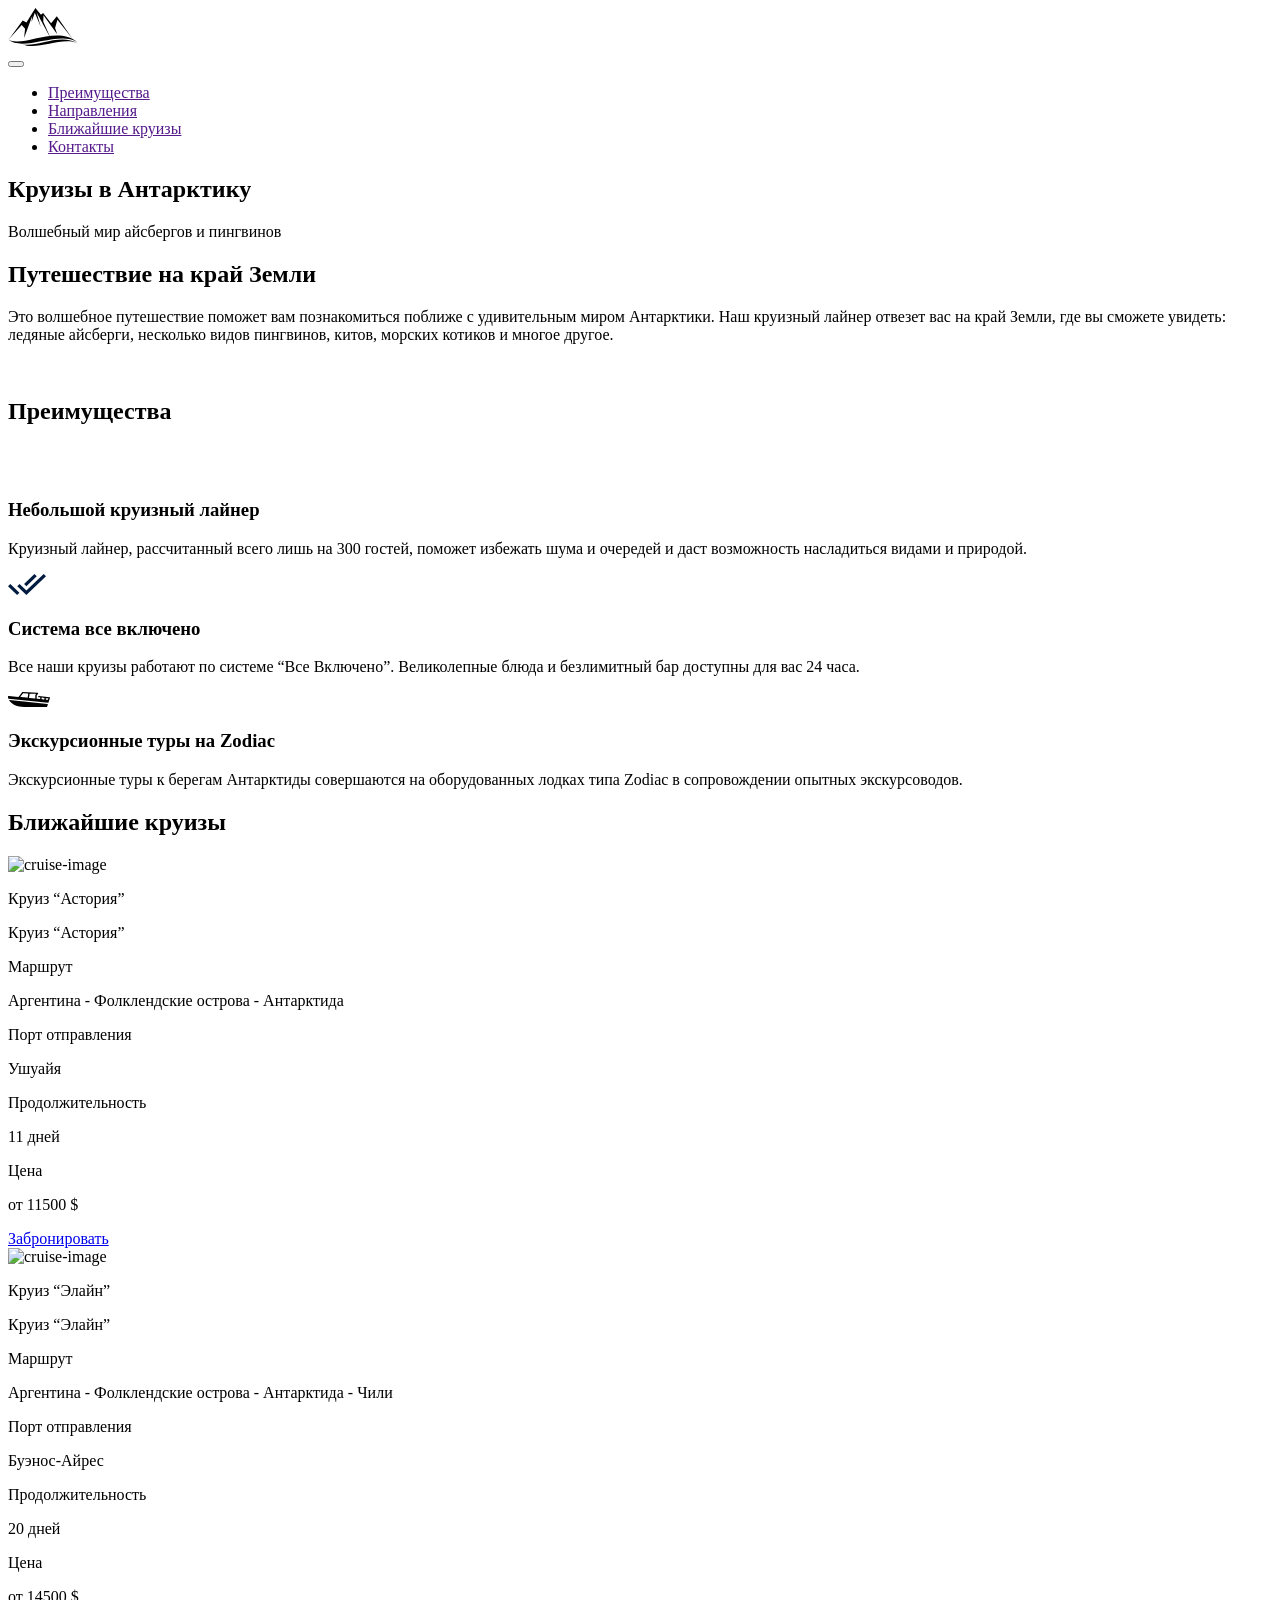
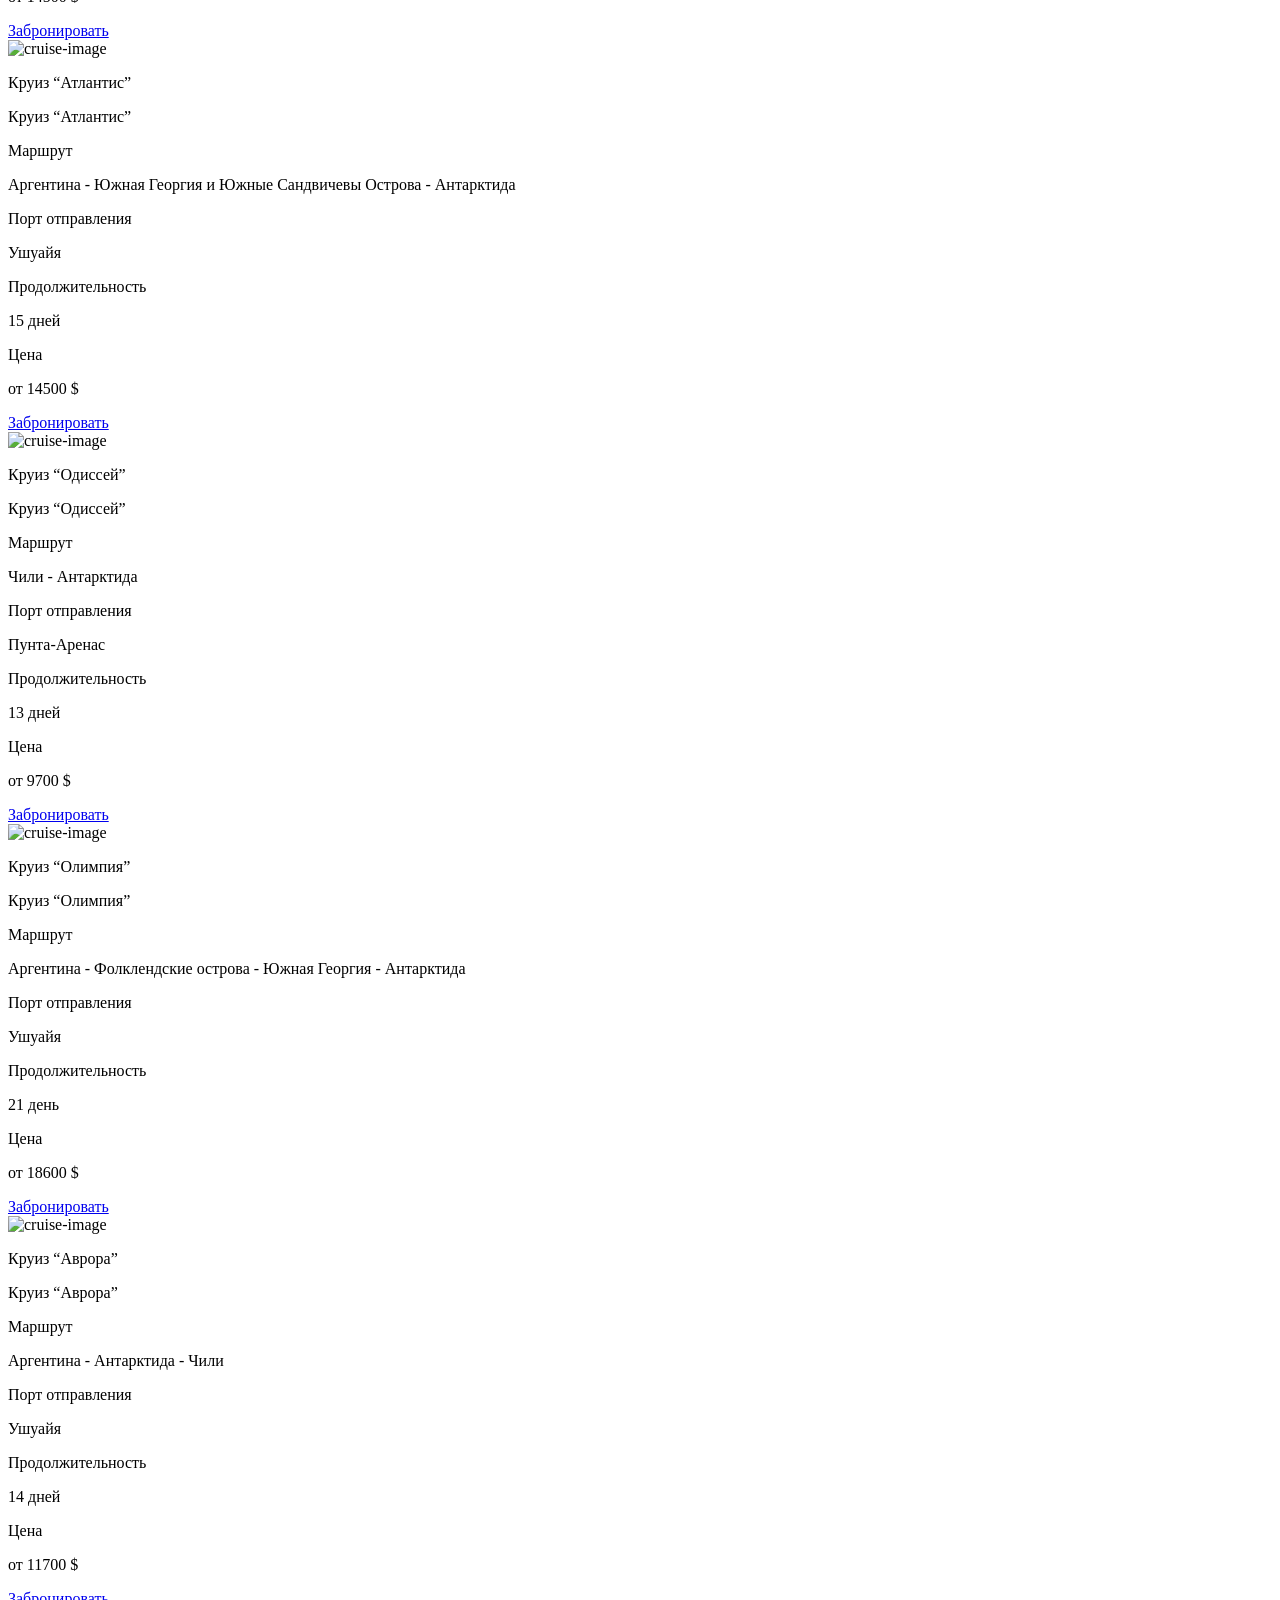
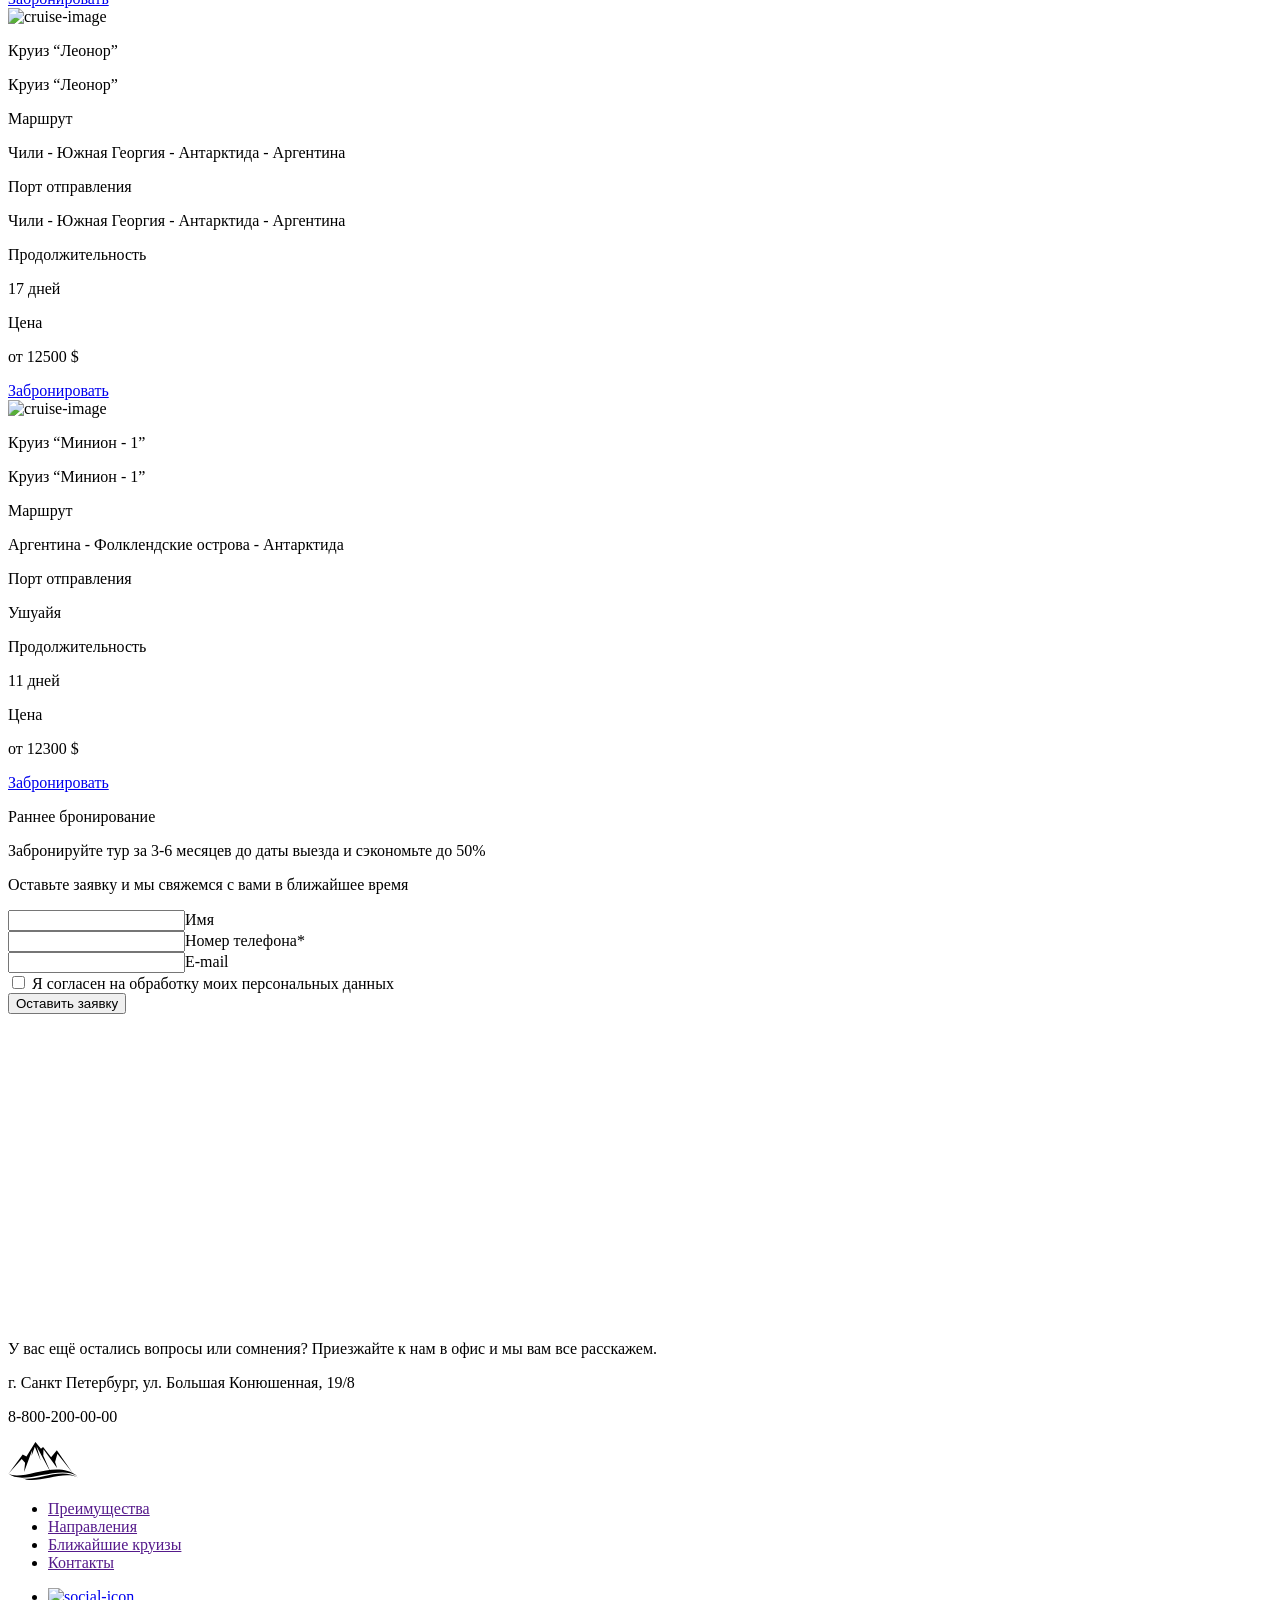
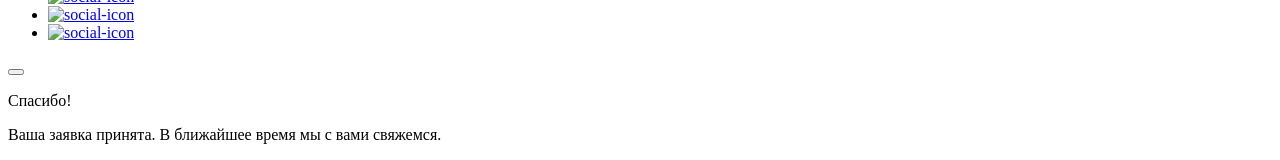
==== index.html @ 290c98a8 "Add files via upload" ====
<!DOCTYPE html>
<html lang="ru">

<head>
	<title>Круизы в Антарктику</title>
	<meta charset="UTF-8">
	<meta name="format-detection" content="telephone=no">
	<!-- <style>body{opacity: 0;}</style> -->
	<link rel="stylesheet" href="css/style.min.css?_v=20220109165142">
	<link rel="shortcut icon" href="favicon.ico">
	<!-- <meta name="robots" content="noindex, nofollow"> -->
	<meta name="viewport" content="width=device-width, initial-scale=1.0">
</head>

<body>
	<div class="wrapper">
		<header class="header">
			<div class="header__container">
				<div class="header__body">
					<div class="header__logo logo">
						<a href="#">
							<svg width="70" height="38" viewBox="0 0 70 38">
								<use xlink:href="#logo" />
							</svg>
						</a>
						<!--<img src="img/icons/logo-mountain.svg" alt="">-->
					</div>
					<div class="header__menu menu">
						<button type="button" class="menu__icon icon-menu"><span></span></button>
						<nav class="menu__body">
							<!--<div class="burger__logo"><svg width="70" height="38" viewBox="0 0 70 38">
							<use xlink:href="#logo" />
						</svg></div>-->
							<ul class="menu__list">
								<li class="menu__item"><a href="" class="menu__link">Преимущества </a></li>
								<li class="menu__item"><a href="" class="menu__link">Направления</a></li>
								<li class="menu__item"><a href="" class="menu__link">Ближайшие круизы</a></li>
								<li class="menu__item"><a href="" class="menu__link">Контакты</a></li>
							</ul>
						</nav>
					</div>
				</div>
			</div>
		</header>
		<main class="page">
			<section class="mainpage">
				<div class="mainpage__container">
					<div class="mainpage__body">
						<h1 class="mainpage__title">Круизы в Антарктику </h1>
						<p class="mainpage__subtitle">Волшебный мир айсбергов и пингвинов</p>
					</div>
				</div>
			</section>

			<section class="travel-description">
				<div class="travel-description__container">
					<div class="travel-description__body">
						<div class="travel-description__content">
							<h2 class="travel-description__title title">Путешествие на край Земли</h2>
							<p class="travel-description__text">Это волшебное путешествие поможет вам познакомиться поближе с удивительным миром Антарктики. Наш круизный лайнер отвезет вас на край Земли, где вы сможете увидеть: ледяные айсберги, несколько видов пингвинов, китов, морских котиков и многое другое.</p>
						</div>
						<div class="travel-description__image">
							<div class="travel-description__image-ibg"><picture><source srcset="img/travel-image.webp"type="image/webp"><img src="img/travel-image.jpg" alt=""></picture></div>
						</div>
					</div>
				</div>
			</section>

			<section class="advantages">
				<div class="advantages__container">
					<h2 class="advantages__title title">Преимущества</h2>
					<div class="advantages__body">
						<div class="advantages__items">
							<div class="advantages__item item-advantage">
								<div class="item-advantage__image"><svg width="27" height="32" viewBox="0 0 27 32" fill="none" xmlns="http://www.w3.org/2000/svg">
										<path d="M4.40549 16.3962L13.2165 9.93576C13.4162 9.8063 13.6711 9.8063 13.8708 9.93576L22.7254 16.3962V8.68818C22.7739 7.6312 21.9743 6.7343 20.9396 6.68484C20.9242 6.68407 20.9089 6.68356 20.8934 6.68322H6.23749C5.20189 6.70667 4.38094 7.58319 4.4039 8.6411C4.40423 8.6568 4.40473 8.67249 4.40549 8.68818V16.3962Z" />
										<path d="M15.7464 0H11.3845V5.34662H15.7464V0Z" />
										<path d="M24.2956 30.1638L27 21.03L23.2052 18.3122L22.9434 18.1785L14.0016 11.8072V30.6094H13.5217L12.6929 30.5649V11.8072L0 21.03L2.79163 30.1193L4.4039 31.9904C4.4039 31.9904 5.7624 31.9904 7.15817 31.9904C7.15817 31.9904 12.2467 31.997 13.5218 31.9904C14.8198 32.012 17.1251 31.9904 17.1251 31.9904H22.8127L24.2956 30.1638Z" />
									</svg>

								</div>
								<h3 class="item-advantage__title">Небольшой круизный лайнер</h3>
								<p class="item-advantage__text">Круизный лайнер, рассчитанный всего лишь на 300 гостей, поможет избежать шума и очередей и даст возможность насладиться видами и природой.</p>
							</div>
						</div>

						<div class="advantages__items">
							<div class="advantages__item item-advantage">
								<div class="item-advantage__image"><svg width="38" height="21" viewBox="0 0 38 21" fill="none" xmlns="http://www.w3.org/2000/svg">
										<path d="M28.7534 2.21506L26.4398 0L16.0732 9.93254L18.3868 12.1476L28.7534 2.21506ZM35.6945 0L18.3787 16.5699L11.5602 10.0421L9.24656 12.2572L18.3787 21L38 2.21506L35.6945 0ZM0 12.2572L9.1321 21L11.4458 18.7849L2.31368 10.0421L0 12.2572Z" fill="#011C40" />
									</svg>

								</div>
								<h3 class="item-advantage__title">Система все включено</h3>
								<p class="item-advantage__text">Все наши круизы работают
									по системе “Все Включено”. Великолепные блюда и безлимитный бар доступны для вас 24 часа.</p>
							</div>
						</div>

						<div class="advantages__items">
							<div class="advantages__item item-advantage">
								<div class="item-advantage__image"><svg width="42" height="15" viewBox="0 0 42 15" fill="" xmlns="http://www.w3.org/2000/svg">
										<path d="M39.555 12.056L1.57287 8.06841C1.28101 8.03777 1.0843 8.33255 1.23548 8.56735C3.66312 12.3403 9.41009 15 16.1 15H38.7584C38.9124 15 39.0475 14.9068 39.093 14.7698L39.8504 12.476C39.9148 12.281 39.7727 12.0788 39.555 12.056Z" />
										<path d="M41.8896 5.51766C41.7782 5.35594 41.597 5.24833 41.3933 5.22287L30.8932 3.91844C30.5145 3.87213 30.1582 4.1219 30.1065 4.47868C30.0547 4.83545 30.3248 5.16418 30.7078 5.21172L31.8964 5.35915C32.07 5.3807 32.2002 5.51896 32.2002 5.68199V6.69033C32.2002 6.884 32.0195 7.03534 31.8131 7.01447L29.0131 6.73466C28.8353 6.71769 28.7002 6.57744 28.7002 6.41113V3.55647C28.7002 3.49189 28.7205 3.42929 28.759 3.37579L29.9826 1.66575C30.1226 1.47009 30.1387 1.21962 30.0253 1.01028C29.9112 0.800253 29.6852 0.66329 29.4332 0.652208L14.7331 3.06689e-05C14.4972 -0.00195651 14.2683 0.0926639 14.1304 0.272657C14.1304 0.272657 11.3332 3.93541 10.72 4.74152C10.6465 4.83805 10.5233 4.88956 10.3973 4.87649L0.774214 3.91653C0.575451 3.89697 0.379396 3.95635 0.231739 4.07956C0.0847386 4.20353 0 4.37962 0 4.56481C0 5.19291 0.0875277 5.80856 0.252739 6.40601C0.289161 6.53778 0.412372 6.63362 0.55724 6.64929L40.1052 10.8012C40.2725 10.8188 40.4293 10.7229 40.479 10.5729L41.9694 6.06093C42.0295 5.87773 42.0001 5.67878 41.8896 5.51766ZM20.2007 1.90513L19.6547 5.46745C19.6281 5.64026 19.4635 5.76354 19.2767 5.74596C17.911 5.61748 12.7799 5.11465 12.7799 5.11465C12.5139 5.0879 12.3768 4.80419 12.5321 4.60073L14.9366 1.46428C15.0059 1.37424 15.1193 1.32273 15.2383 1.328L19.871 1.53345C20.0768 1.54254 20.23 1.71466 20.2007 1.90513ZM27.7894 2.3806L27.3589 2.98065C27.3204 3.03415 27.3001 3.09736 27.3001 3.16194V6.20187C27.3001 6.39554 27.1195 6.54687 26.913 6.52601L21.3577 5.97166C21.161 5.95209 21.0203 5.78379 21.0483 5.6012L21.6146 1.9078C21.6398 1.74149 21.7973 1.62019 21.9779 1.62799L27.5149 1.87386C27.7866 1.88556 27.9406 2.16927 27.7894 2.3806ZM36.4001 7.1097C36.4001 7.30337 36.2195 7.45471 36.013 7.43384C36.013 7.43384 34.5598 7.28121 33.9088 7.20952C33.7324 7.19064 33.6001 7.051 33.6001 6.88599V5.94292C33.6001 5.74596 33.7863 5.59333 33.9963 5.61939L36.0963 5.88025C36.2699 5.90241 36.4001 6.04068 36.4001 6.20378V7.1097ZM40.2662 6.78228L40.0065 7.56752C39.9576 7.71625 39.8014 7.81209 39.6348 7.79581L38.1123 7.64387C37.9352 7.62629 37.8001 7.48604 37.8001 7.31973V6.46532C37.8001 6.26836 37.9863 6.11573 38.1963 6.14179L39.9778 6.3629C40.192 6.38965 40.3299 6.58929 40.2662 6.78228Z" />
									</svg>


								</div>
								<h3 class="item-advantage__title">Экскурсионные туры на Zodiac</h3>
								<p class="item-advantage__text">Экскурсионные туры к берегам Антарктиды совершаются на оборудованных лодках типа Zodiac в сопровождении опытных экскурсоводов.</p>
							</div>
						</div>
					</div>
				</div>
			</section>

			<section class="cruises">
				<div class="cruises__container">
					<h2 class="cruises__title title">Ближайшие круизы</h2>

					<div class="cruises__body">

						<div class="cruises__item cruise-card">
							<div class="cruise-card__front">
								<div class="cruise-card__image-ibg"><picture><source srcset="img/card-astoria.webp"type="image/webp"><img src="img/card-astoria.jpg" alt="cruise-image" title="cruise-image" width="260" height="386"></picture></div>
								<p class="cruise-card__title">Круиз “Астория”</p>
							</div>
							<div class="cruise-card__info">
								<p class="cruise-card__title">Круиз “Астория”</p>
								<div class="info-cruise__body body-info">
									<div class=" info-cruise__item item-info">
										<p class="item-info__title">Маршрут</p>
										<p class="item-info__text">Аргентина - Фолклендские острова - Антарктида
										</p>
									</div>
									<div class="info-cruise__item item-info">
										<p class="item-info__title">Порт отправления</p>
										<p class="item-info__text">Ушуайя</p>
									</div>
									<div class="info-cruise__item item-info">
										<p class="item-info__title">Продолжительность</p>
										<p class="item-info__text">11 дней
										</p>
									</div>
									<div class="info-cruise__item item-info">
										<p class="item-info__title">Цена</p>
										<p class="item-info__text">от 11500 $
										</p>
									</div>
								</div>
								<a href="#" class="cruise-button button-white"><span>Забронировать</span> </a>
							</div>
						</div>

						<div class="cruises__item cruise-card">
							<div class="cruise-card__front">
								<div class="cruise-card__image-ibg"><picture><source srcset="img/card-astoria.webp"type="image/webp"><img src="img/card-astoria.jpg" alt="cruise-image" title="cruise-image" width="260" height="386"></picture></div>
								<p class="cruise-card__title">Круиз “Элайн”</p>
							</div>
							<div class="cruise-card__info">
								<p class="cruise-card__title">Круиз “Элайн”</p>
								<div class="info-cruise__body body-info">
									<div class=" info-cruise__item item-info">
										<p class="item-info__title">Маршрут</p>
										<p class="item-info__text">Аргентина - Фолклендские острова - Антарктида - Чили
										</p>
									</div>
									<div class="info-cruise__item item-info">
										<p class="item-info__title">Порт отправления</p>
										<p class="item-info__text">Буэнос-Айрес</p>
									</div>
									<div class="info-cruise__item item-info">
										<p class="item-info__title">Продолжительность</p>
										<p class="item-info__text">20 дней
										</p>
									</div>
									<div class="info-cruise__item item-info">
										<p class="item-info__title">Цена</p>
										<p class="item-info__text">от 14500 $
										</p>
									</div>
								</div>
								<a href="#" class="cruise-button button-white"><span>Забронировать</span> </a>
							</div>
						</div>

						<div class="cruises__item cruise-card">
							<div class="cruise-card__front">
								<div class="cruise-card__image-ibg"><picture><source srcset="img/card-atlantis.webp"type="image/webp"><img src="img/card-atlantis.jpg" alt="cruise-image" title="cruise-image" width="260" height="386"></picture></div>
								<p class="cruise-card__title">Круиз “Атлантис”</p>
							</div>
							<div class="cruise-card__info">
								<p class="cruise-card__title">Круиз “Атлантис”</p>
								<div class="info-cruise__body body-info">
									<div class=" info-cruise__item item-info">
										<p class="item-info__title">Маршрут</p>
										<p class="item-info__text">Аргентина - Южная Георгия и Южные Сандвичевы Острова - Антарктида
										</p>
									</div>
									<div class="info-cruise__item item-info">
										<p class="item-info__title">Порт отправления</p>
										<p class="item-info__text">Ушуайя</p>
									</div>
									<div class="info-cruise__item item-info">
										<p class="item-info__title">Продолжительность</p>
										<p class="item-info__text">15 дней
										</p>
									</div>
									<div class="info-cruise__item item-info">
										<p class="item-info__title">Цена</p>
										<p class="item-info__text">от 14500 $
										</p>
									</div>
								</div>
								<a href="#" class="cruise-button button-white"><span>Забронировать</span> </a>
							</div>
						</div>

						<div class="cruises__item cruise-card">
							<div class="cruise-card__front">
								<div class="cruise-card__image-ibg"><picture><source srcset="img/card-odissey.webp"type="image/webp"><img src="img/card-odissey.jpg" alt="cruise-image" title="cruise-image" width="260" height="386"></picture></div>
								<p class="cruise-card__title">Круиз “Одиссей”</p>
							</div>
							<div class="cruise-card__info">
								<p class="cruise-card__title">Круиз “Одиссей”</p>
								<div class="info-cruise__body body-info">
									<div class=" info-cruise__item item-info">
										<p class="item-info__title">Маршрут</p>
										<p class="item-info__text">Чили - Антарктида
										</p>
									</div>
									<div class="info-cruise__item item-info">
										<p class="item-info__title">Порт отправления</p>
										<p class="item-info__text">Пунта-Аренас
										</p>
									</div>
									<div class="info-cruise__item item-info">
										<p class="item-info__title">Продолжительность</p>
										<p class="item-info__text">13 дней
										</p>
									</div>
									<div class="info-cruise__item item-info">
										<p class="item-info__title">Цена</p>
										<p class="item-info__text">от 9700 $
										</p>
									</div>
								</div>
								<a href="#" class="cruise-button button-white"><span>Забронировать</span> </a>
							</div>
						</div>

						<div class="cruises__item cruise-card">
							<div class="cruise-card__front">
								<div class="cruise-card__image-ibg"><picture><source srcset="img/card-olimpia.webp"type="image/webp"><img src="img/card-olimpia.jpg" alt="cruise-image" title="cruise-image" width="260" height="386"></picture></div>
								<p class="cruise-card__title">Круиз “Олимпия”</p>
							</div>
							<div class="cruise-card__info">
								<p class="cruise-card__title">Круиз “Олимпия”</p>
								<div class="info-cruise__body body-info">
									<div class=" info-cruise__item item-info">
										<p class="item-info__title">Маршрут</p>
										<p class="item-info__text">Аргентина - Фолклендские острова - Южная Георгия - Антарктида
										</p>
									</div>
									<div class="info-cruise__item item-info">
										<p class="item-info__title">Порт отправления</p>
										<p class="item-info__text">Ушуайя</p>
									</div>
									<div class="info-cruise__item item-info">
										<p class="item-info__title">Продолжительность</p>
										<p class="item-info__text">21 день
										</p>
									</div>
									<div class="info-cruise__item item-info">
										<p class="item-info__title">Цена</p>
										<p class="item-info__text">от 18600 $
										</p>
									</div>
								</div>
								<a href="#" class="cruise-button button-white"><span>Забронировать</span> </a>
							</div>
						</div>

						<div class="cruises__item cruise-card">
							<div class="cruise-card__front">
								<div class="cruise-card__image-ibg"><picture><source srcset="img/card-aurora.webp"type="image/webp"><img src="img/card-aurora.jpg" alt="cruise-image" title="cruise-image" width="260" height="386"></picture></div>
								<p class="cruise-card__title">Круиз “Аврора”</p>
							</div>
							<div class="cruise-card__info">
								<p class="cruise-card__title">Круиз “Аврора”</p>
								<div class="info-cruise__body body-info">
									<div class=" info-cruise__item item-info">
										<p class="item-info__title">Маршрут</p>
										<p class="item-info__text">Аргентина - Антарктида - Чили
										</p>
									</div>
									<div class="info-cruise__item item-info">
										<p class="item-info__title">Порт отправления</p>
										<p class="item-info__text">Ушуайя</p>
									</div>
									<div class="info-cruise__item item-info">
										<p class="item-info__title">Продолжительность</p>
										<p class="item-info__text">14 дней
										</p>
									</div>
									<div class="info-cruise__item item-info">
										<p class="item-info__title">Цена</p>
										<p class="item-info__text">от 11700 $
										</p>
									</div>
								</div>
								<a href="#" class="cruise-button button-white"><span>Забронировать</span> </a>
							</div>
						</div>

						<div class="cruises__item cruise-card">
							<div class="cruise-card__front">
								<div class="cruise-card__image-ibg"><picture><source srcset="img/card-leonor.webp"type="image/webp"><img src="img/card-leonor.jpg" alt="cruise-image" title="cruise-image" width="260" height="386"></picture></div>
								<p class="cruise-card__title">Круиз “Леонор”</p>
							</div>
							<div class="cruise-card__info">
								<p class="cruise-card__title">Круиз “Леонор”</p>
								<div class="info-cruise__body body-info">
									<div class=" info-cruise__item item-info">
										<p class="item-info__title">Маршрут</p>
										<p class="item-info__text">Чили - Южная Георгия - Антарктида - Аргентина
										</p>
									</div>
									<div class="info-cruise__item item-info">
										<p class="item-info__title">Порт отправления</p>
										<p class="item-info__text">Чили - Южная Георгия - Антарктида - Аргентина</p>
									</div>
									<div class="info-cruise__item item-info">
										<p class="item-info__title">Продолжительность</p>
										<p class="item-info__text">17 дней
										</p>
									</div>
									<div class="info-cruise__item item-info">
										<p class="item-info__title">Цена</p>
										<p class="item-info__text">от 12500 $
										</p>
									</div>
								</div>
								<a href="#" class="cruise-button button-white"><span>Забронировать</span> </a>
							</div>
						</div>

						<div class="cruises__item cruise-card">
							<div class="cruise-card__front">
								<div class="cruise-card__image-ibg"><picture><source srcset="img/card-minion-1.webp"type="image/webp"><img src="img/card-minion-1.jpg" alt="cruise-image" title="cruise-image" width="260" height="386"></picture></div>
								<p class="cruise-card__title">Круиз “Минион - 1”</p>
							</div>
							<div class="cruise-card__info">
								<p class="cruise-card__title">Круиз “Минион - 1”</p>
								<div class="info-cruise__body body-info">
									<div class=" info-cruise__item item-info">
										<p class="item-info__title">Маршрут</p>
										<p class="item-info__text">Аргентина - Фолклендские острова - Антарктида
										</p>
									</div>
									<div class="info-cruise__item item-info">
										<p class="item-info__title">Порт отправления</p>
										<p class="item-info__text">Ушуайя</p>
									</div>
									<div class="info-cruise__item item-info">
										<p class="item-info__title">Продолжительность</p>
										<p class="item-info__text">11 дней
										</p>
									</div>
									<div class="info-cruise__item item-info">
										<p class="item-info__title">Цена</p>
										<p class="item-info__text">от 12300 $
										</p>
									</div>
								</div>
								<a href="#" class="cruise-button button-white"><span>Забронировать</span> </a>
							</div>
						</div>

					</div>
				</div>
			</section>

			<section class="booking">
				<div class="booking__container">
					<div class="booking__body">
						<div class="booking__content">
							<p class="booking__title">Раннее бронирование</p>
							<p class="booking__text">Забронируйте тур за 3-6 месяцев
								до даты выезда и сэкономьте до 50%</p>
						</div>
						<div class="booking__form form-box">
							<p class="form-box__title">Оставьте заявку и мы свяжемся с вами в ближайшее время</p>
							<form data-dev data-popup-message=".popup" action="#" class="form">
								<div class="form__item form__name"><input id="name" class="form__input" type="text" placeholder=" "><label for="name" class="form__label">Имя</label></div>
								<div class="form__item form__phone"><input id="phone" class="form__input" type="tel" placeholder=" " required><label for="phone" class="form__label">Номер телефона*</label></div>
								<div class="form__item form__email"><input id="email" class="form__input" type="email" placeholder=" "><label for="email" class="form__label">E-mail</label></div>
								<div class="checkbox">
									<input id="c_1" data-error="Ошибка" class="checkbox__input" type="checkbox" value="1" name="form[]" required>
									<label for="c_1" class="checkbox__label"><span class="checkbox__text">Я согласен на обработку моих персональных данных</span></label>
								</div>
								<button data-dev class="form__button button-white"><span>Оставить заявку</span></button>

							</form>
						</div>
					</div>
				</div>
			</section>
		</main>
		<footer class="footer">
			<div class="footer__top">
				<div class="footer__container">
					<div class="footer__body">
						<div class="footer__map">
							<iframe src="https://yandex.ru/map-widget/v1/?um=constructor%3A89e890160628f506641a7f3c91950913558fe32edab5dac98abb16bc0fd6cffd&amp;source=constructor" width="100%" height="306" frameborder="0"></iframe>
						</div>
						<div class="footer__content">
							<p class="footer__text">У вас ещё остались вопросы или сомнения?
								Приезжайте к нам в офис и мы вам все расскажем.</p>
							<p class="footer__adress footer__contact">г. Санкт Петербург, ул. Большая Конюшенная, 19/8</p>
							<p class="footer__phone footer__contact">8-800-200-00-00</p>
						</div>
					</div>
				</div>
			</div>

			<div class="footer__bottom bottom">
				<div class="footer__container">
					<div class="bottom__body">
						<div class="bottom__logo logo">
							<a href="#">
								<svg width="70" height="38" viewBox="0 0 70 38">
									<symbol>
										<g id="logo">
											<path fill-rule="evenodd" clip-rule="evenodd" d="M0.903517 31.125L14.6726 12.5429L18.4395 14.556L27.4026 0L32.9879 6.65881L35.0665 4.95532L43.1199 15.1755L48.8355 8.36191L64.8126 31.125L49.42 11.7689L47.0817 19.8984L49.225 26.3249L35.456 7.35558L35.3069 13.8279L43.1199 31.125L28.5064 4.33574L32.7282 18.8145L26.8181 4.72292L23.5706 14.0916L24.2198 7.97472L16.1013 30.0411L17.0753 20.75L13.6981 17.0338L0.903517 31.125Z" />
											<path fill-rule="evenodd" clip-rule="evenodd" d="M69.4414 34.0314C47.641 16.428 13.7091 40.6289 0 31.2961C15.0723 44.5215 50.3019 22.1644 69.4414 34.0314Z" />
											<path fill-rule="evenodd" clip-rule="evenodd" d="M70 35.4157C52.8956 24.5171 27.4568 39.6838 14.4189 36.1717C28.5467 43.0283 54.8482 27.8361 70 35.4157Z" />
										</g>
									</symbol>
									<use xlink:href="#logo" />
								</svg>
							</a>
						</div>
						<div class="bottom__menu menu">
							<nav class="menu__body">
								<ul class="menu__list">
									<li class="menu__item"><a href="" class="menu__link">Преимущества </a></li>
									<li class="menu__item"><a href="" class="menu__link">Направления</a></li>
									<li class="menu__item"><a href="" class="menu__link">Ближайшие круизы</a></li>
									<li class="menu__item"><a href="" class="menu__link">Контакты</a></li>
								</ul>
							</nav>
						</div>
						<div class="bottom__social">
							<ul class="social">
								<li clas="social__item facebook"><a href="#"><img src="img/icons/social-facebook.svg" alt="social-icon" title="facebook" width="11" height="20"></a></li>
								<li clas="social__item instagram"><a href="#"><img src="img/icons/social-instagram.svg" alt="social-icon" title="instagram" width="20" height="20"></a></li>
								<li clas="social__item twitter"><a href="#"><img src="img/icons/social-twitter.svg" alt="social-icon" title="twitter" width="20" height="16"></a></li>
							</ul>
						</div>
					</div>
				</div>
			</div>


			<!--<svg width="70" height="38" viewBox="0 0 70 38">
		<symbol>
			<g id="logo">
				<path fill-rule="evenodd" clip-rule="evenodd" d="M0.903517 31.125L14.6726 12.5429L18.4395 14.556L27.4026 0L32.9879 6.65881L35.0665 4.95532L43.1199 15.1755L48.8355 8.36191L64.8126 31.125L49.42 11.7689L47.0817 19.8984L49.225 26.3249L35.456 7.35558L35.3069 13.8279L43.1199 31.125L28.5064 4.33574L32.7282 18.8145L26.8181 4.72292L23.5706 14.0916L24.2198 7.97472L16.1013 30.0411L17.0753 20.75L13.6981 17.0338L0.903517 31.125Z" />
				<path fill-rule="evenodd" clip-rule="evenodd" d="M69.4414 34.0314C47.641 16.428 13.7091 40.6289 0 31.2961C15.0723 44.5215 50.3019 22.1644 69.4414 34.0314Z" />
				<path fill-rule="evenodd" clip-rule="evenodd" d="M70 35.4157C52.8956 24.5171 27.4568 39.6838 14.4189 36.1717C28.5467 43.0283 54.8482 27.8361 70 35.4157Z" />
			</g>
		</symbol>


	</svg>-->

		</footer>
	</div>
	<div id="popup" aria-hidden="true" class="popup">
		<div class="popup__wrapper">
			<div class="popup__content">
				<button data-close type="button" class="popup__close"><span></span></button>
				<div class="popup__text">
					<p><span class="popup-big">Спасибо!</span> </p>
					<p>Ваша заявка принята. В ближайшее время мы с вами свяжемся.</p>

				</div>
			</div>
		</div>
	</div>
	<script src="js/app.min.js?_v=20220109165142"></script>
</body>

</html>
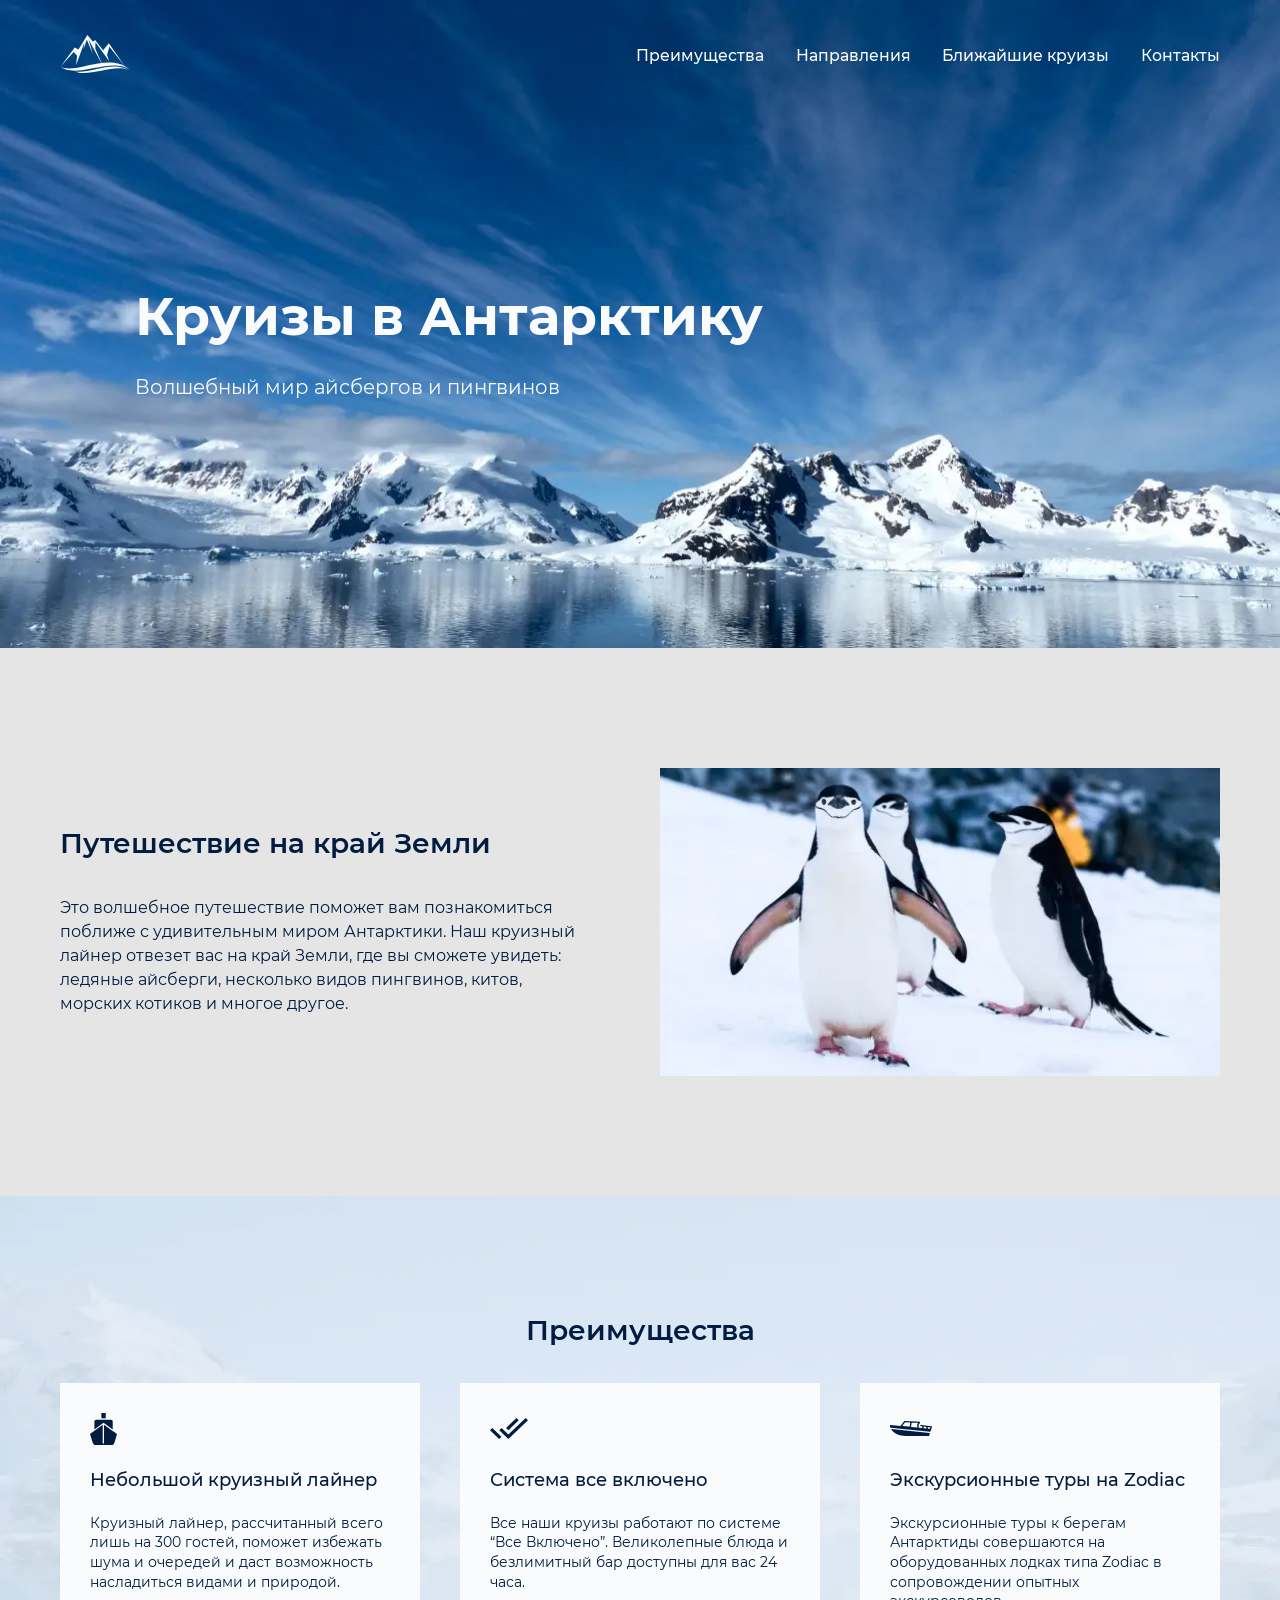
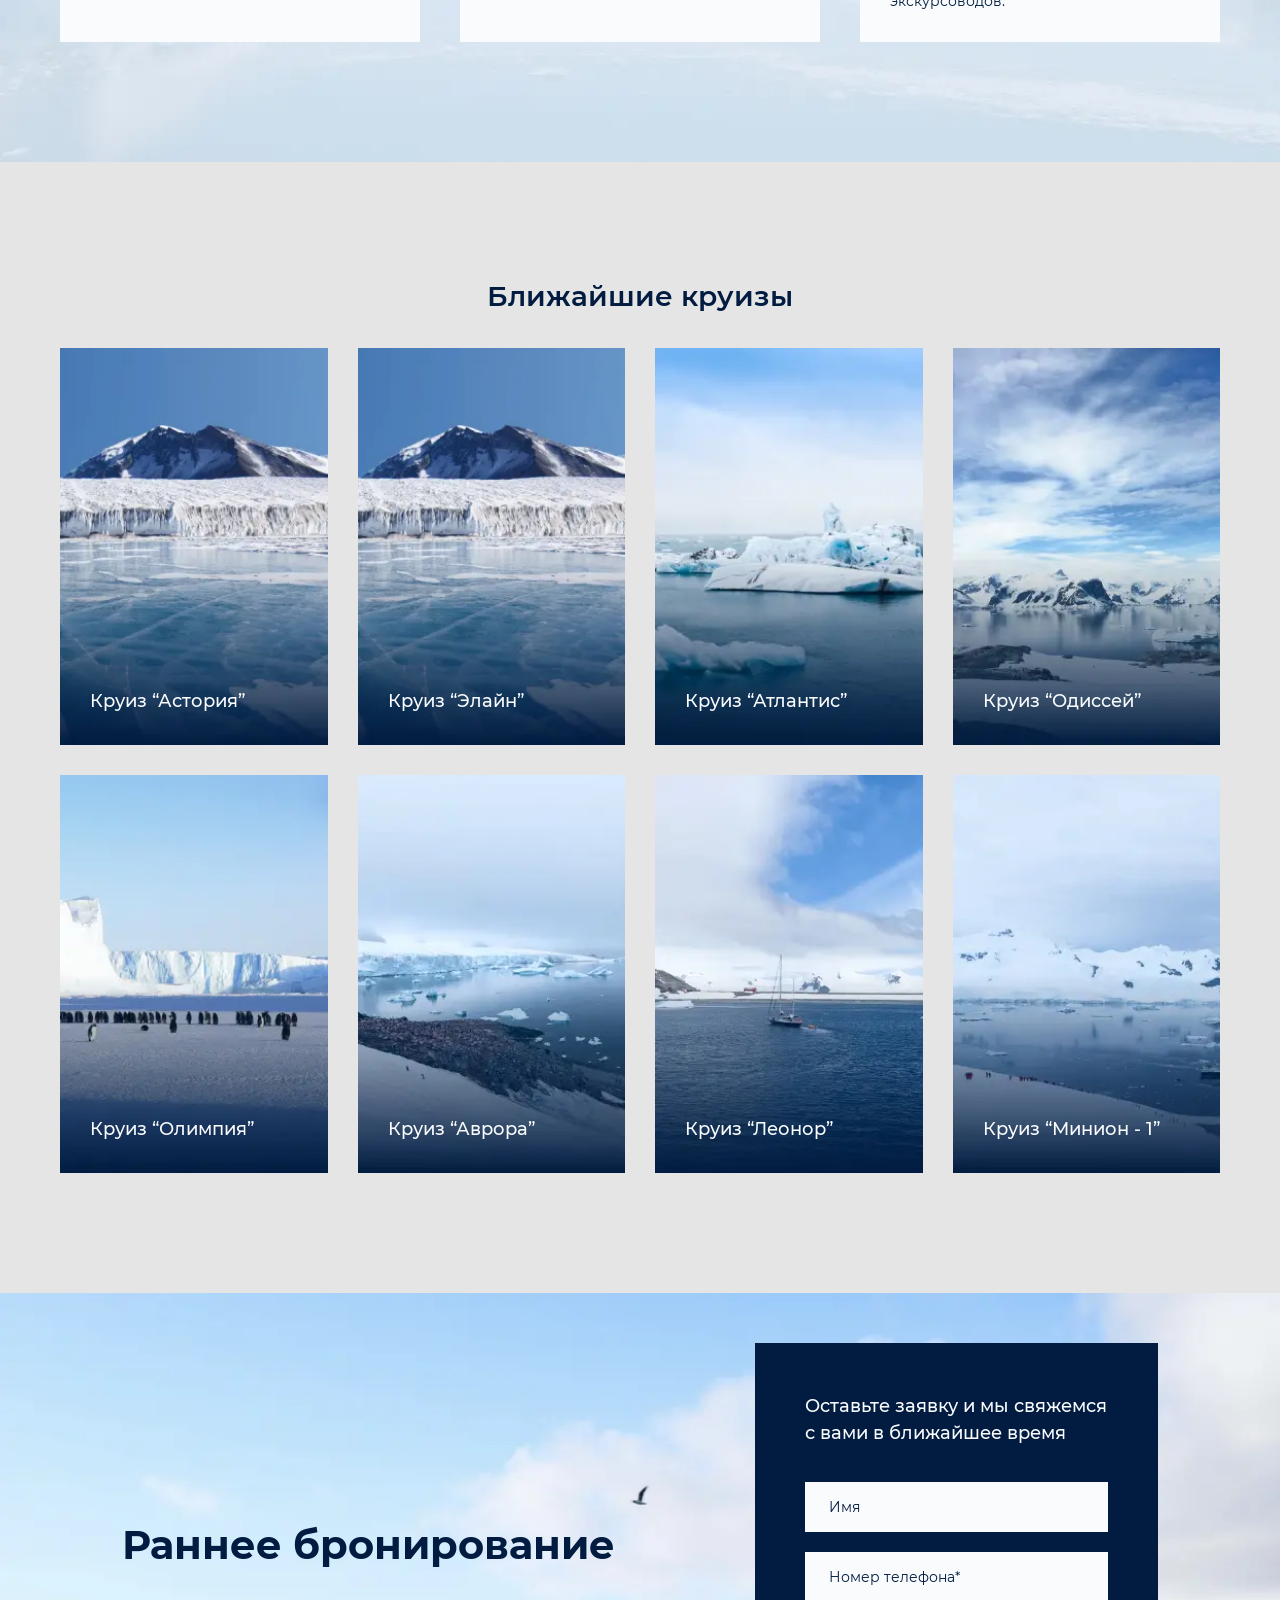
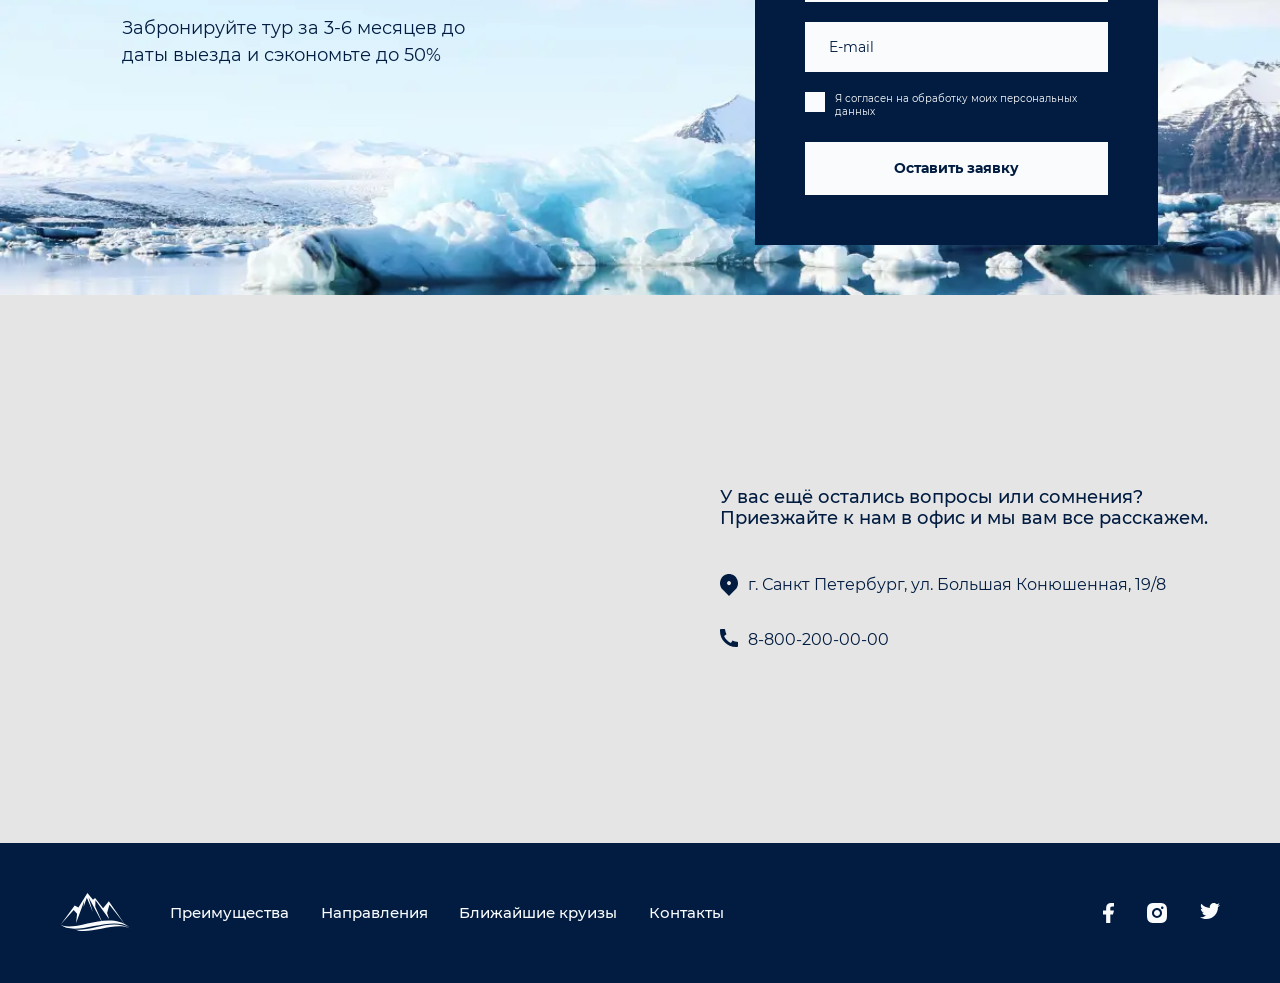
==== commit d6a10116: "Update index.html" ====
--- a/index.html
+++ b/index.html
@@ -385,7 +385,7 @@
 				<div class="booking__container">
 					<div class="booking__body">
 						<div class="booking__content">
-							<p class="booking__title">Раннее бронирование</p>
+							<h5 class="booking__title">Раннее бронирование</h5>
 							<p class="booking__text">Забронируйте тур за 3-6 месяцев
 								до даты выезда и сэкономьте до 50%</p>
 						</div>
@@ -453,9 +453,9 @@
 						</div>
 						<div class="bottom__social">
 							<ul class="social">
-								<li clas="social__item facebook"><a href="#"><img src="img/icons/social-facebook.svg" alt="social-icon" title="facebook" width="11" height="20"></a></li>
-								<li clas="social__item instagram"><a href="#"><img src="img/icons/social-instagram.svg" alt="social-icon" title="instagram" width="20" height="20"></a></li>
-								<li clas="social__item twitter"><a href="#"><img src="img/icons/social-twitter.svg" alt="social-icon" title="twitter" width="20" height="16"></a></li>
+								<li class="social__item facebook"><a href="#"><img src="img/icons/social-facebook.svg" alt="social-icon" title="facebook" width="11" height="20"></a></li>
+								<li class="social__item instagram"><a href="#"><img src="img/icons/social-instagram.svg" alt="social-icon" title="instagram" width="20" height="20"></a></li>
+								<li class="social__item twitter"><a href="#"><img src="img/icons/social-twitter.svg" alt="social-icon" title="twitter" width="20" height="16"></a></li>
 							</ul>
 						</div>
 					</div>
@@ -492,4 +492,4 @@
 	<script src="js/app.min.js?_v=20220109165142"></script>
 </body>
 
-</html>+</html>
--- a/css/style.min.css
+++ b/css/style.min.css
@@ -0,0 +1 @@
+@charset "UTF-8";@font-face{font-family:Montserrat;font-display:swap;src:url(../fonts/Montserrat-Bold.woff2) format("woff2"),url(../fonts/Montserrat-Bold.woff) format("woff");font-weight:700;font-style:normal}@font-face{font-family:Montserrat;font-display:swap;src:url(../fonts/Montserrat-Medium.woff2) format("woff2"),url(../fonts/Montserrat-Medium.woff) format("woff");font-weight:500;font-style:normal}@font-face{font-family:Montserrat;font-display:swap;src:url(../fonts/Montserrat-Regular.woff2) format("woff2"),url(../fonts/Montserrat-Regular.woff) format("woff");font-weight:400;font-style:normal}@font-face{font-family:Montserrat;font-display:swap;src:url(../fonts/Montserrat-SemiBold.woff2) format("woff2"),url(../fonts/Montserrat-SemiBold.woff) format("woff");font-weight:600;font-style:normal}*{padding:0;margin:0;border:0}*,:after,:before{-webkit-box-sizing:border-box;box-sizing:border-box}body,html{height:100%;min-width:320px}body{color:#011c40;line-height:1;font-family:Montserrat;font-size:.875rem;-ms-text-size-adjust:100%;-moz-text-size-adjust:100%;-webkit-text-size-adjust:100%;-webkit-font-smoothing:antialiased;-moz-osx-font-smoothing:grayscale}button,input,textarea{font-family:Montserrat;font-size:inherit}button{cursor:pointer;color:inherit;background-color:inherit}a{color:inherit}a:link,a:visited{text-decoration:none}a:hover{text-decoration:none}ul li{list-style:none}img{vertical-align:top}h1,h2,h3,h4,h5,h6{font-weight:inherit;font-size:inherit}.lock body{overflow:hidden;-ms-touch-action:none;touch-action:none}.wrapper{min-height:100%;display:-webkit-box;display:-ms-flexbox;display:flex;-webkit-box-orient:vertical;-webkit-box-direction:normal;-ms-flex-direction:column;flex-direction:column;overflow:hidden}.wrapper>main{-webkit-box-flex:1;-ms-flex:1 1 auto;flex:1 1 auto}.wrapper>*{min-width:0}[class*=__container]{max-width:72.5rem;-webkit-box-sizing:content-box;box-sizing:content-box;margin:0 auto;padding:0 .9375rem}.checkbox{position:relative}.checkbox:not(:last-child){margin-bottom:.3125em}.checkbox__input{position:absolute;width:0;height:0;opacity:0}.checkbox__input:focus+.checkbox__label:before{-webkit-box-shadow:0 0 5px #000;box-shadow:0 0 5px #000}.checkbox__input:checked+.checkbox__label:before{background:#f9fbfd url(../img/icons/icon-check.svg) center/12px 8px no-repeat}.checkbox__label{cursor:pointer;display:-webkit-inline-box;display:-ms-inline-flexbox;display:inline-flex;-webkit-box-align:center;-ms-flex-align:center;align-items:center;position:relative;gap:10px}.checkbox__label:before{content:"";-ms-flex-item-align:start;align-self:flex-start;-webkit-box-flex:0;-ms-flex:0 0 20px;flex:0 0 20px;width:20px;height:20px;background-color:#f9fbfd}.checkbox__text{font-size:.625rem;line-height:130%;color:#f9fbfd}body::after{content:"";background-color:rgba(0,0,0,.5);position:fixed;width:100%;height:100%;top:0;left:0;opacity:0;-webkit-transition:opacity .8s ease 0s;-o-transition:opacity .8s ease 0s;transition:opacity .8s ease 0s;pointer-events:none;z-index:149}body.popup-show::after{opacity:1}.popup{position:fixed;top:0;left:0;bottom:0;right:0;padding:30px 10px;-webkit-transition:visibility .8s ease 0s;-o-transition:visibility .8s ease 0s;transition:visibility .8s ease 0s;visibility:hidden;pointer-events:none}.popup_show{z-index:150;visibility:visible;overflow:auto;pointer-events:auto}.popup_show .popup__content{visibility:visible;-webkit-transform:scale(1);-ms-transform:scale(1);transform:scale(1);display:-ms-grid;display:grid}.popup__wrapper{display:-webkit-box;display:-ms-flexbox;display:flex;-webkit-box-orient:vertical;-webkit-box-direction:normal;-ms-flex-direction:column;flex-direction:column;-webkit-box-align:center;-ms-flex-align:center;align-items:center;min-height:100%;-webkit-box-flex:1;-ms-flex:1 1 auto;flex:1 1 auto;width:100%;display:flex;-webkit-box-pack:center;-ms-flex-pack:center;justify-content:center;align-items:center}.popup__content{visibility:hidden;-webkit-transform:scale(0);-ms-transform:scale(0);transform:scale(0);-webkit-transition:-webkit-transform .3s ease 0s;transition:-webkit-transform .3s ease 0s;-o-transition:transform .3s ease 0s;transition:transform .3s ease 0s;transition:transform .3s ease 0s,-webkit-transform .3s ease 0s;background-color:#eee;padding:20px;width:100%;max-width:900px;border-radius:20px}.lock .popup__content{visibility:visible}.popup__close{-ms-grid-column-align:end;justify-self:end}.popup__close span{position:relative;display:block;width:20px;height:20px}.popup__close span:after,.popup__close span:before{position:absolute;content:"";display:inline-block;width:20px;height:2px;background-color:#011c40}.popup__close span:before{-webkit-transform:rotate(45deg);-ms-transform:rotate(45deg);transform:rotate(45deg);left:0}.popup__close span:after{-webkit-transform:rotate(-45deg);-ms-transform:rotate(-45deg);transform:rotate(-45deg);right:0}.popup__text{font-size:24px;font-weight:500;text-align:center;-ms-grid-column-align:center;justify-self:center;max-width:500px}.popup__text span.popup-big{font-weight:700;font-size:28px}.popup__text>:not(:last-child){margin-bottom:30px}[class*=-ibg]{position:relative}[class*=-ibg] img{position:absolute;width:100%;height:100%;top:0;left:0;-o-object-fit:cover;object-fit:cover}[class*=-ibg_contain] img{-o-object-fit:contain;object-fit:contain}.logo{min-width:38px;-webkit-transition:all .3s ease-in 0s;-o-transition:all .3s ease-in 0s;transition:all .3s ease-in 0s}.logo a svg{fill:#f9fbfd;width:70px;height:38px;-webkit-transition:all .5s ease 0s;-o-transition:all .5s ease 0s;transition:all .5s ease 0s}.header{color:#f9fbfd;position:absolute;top:35px;width:100%;min-height:6.75rem}.header__body{display:-webkit-box;display:-ms-flexbox;display:flex;-webkit-column-gap:15px;-moz-column-gap:15px;column-gap:15px;-webkit-box-pack:justify;-ms-flex-pack:justify;justify-content:space-between;-webkit-box-align:center;-ms-flex-align:center;align-items:center}.menu__list{display:-webkit-box;display:-ms-flexbox;display:flex;-webkit-box-align:center;-ms-flex-align:center;align-items:center;-ms-flex-wrap:wrap;flex-wrap:wrap}.menu__link{position:relative}.menu__link:after{content:"";width:0;position:absolute;height:1px;left:0;bottom:-2px;background-color:#f9fbfd;-webkit-transition:all .3s ease 0s;-o-transition:all .3s ease 0s;transition:all .3s ease 0s}.menu__link:hover:after{width:100%}.menu-open .menu__body{left:0}.menu-open .menu__list{-webkit-transform:translate(0);-ms-transform:translate(0);transform:translate(0)}.menu-open .menu__link:after{background-color:#011c40}.menu-open .logo{position:relative;z-index:30}.menu-open .logo svg{fill:#011c40}.menu-open .icon-menu span,.menu-open .icon-menu::after,.menu-open .icon-menu::before{background-color:#011c40}.menu__list{font-weight:500}.icon-menu{display:none}.footer__top{background-color:#e5e5e5;padding-top:7.5rem;padding-bottom:7.5rem}.footer__body{display:-webkit-box;display:-ms-flexbox;display:flex;-webkit-box-align:center;-ms-flex-align:center;align-items:center;-webkit-box-pack:justify;-ms-flex-pack:justify;justify-content:space-between;gap:30px}.footer__map{overflow:hidden;max-width:560px;-webkit-box-flex:1;-ms-flex-positive:1;flex-grow:1}.footer__map iframe{width:100%}.footer__content{line-height:150%;max-width:500px}.footer__text{font-weight:500;font-size:1.125rem;margin-bottom:45px}.footer__contact{font-size:1rem;display:-webkit-box;display:-ms-flexbox;display:flex;-webkit-box-align:center;-ms-flex-align:center;align-items:center;min-height:22px;-webkit-column-gap:10px;-moz-column-gap:10px;column-gap:10px}.footer__adress{margin-bottom:33px}.footer__adress:before{content:"";width:18px;height:22px;background:url(../img/icons/icon-map.svg) 0 0/18px 22px no-repeat}.footer__phone{min-height:18px}.footer__phone:before{content:"";width:18px;height:22px;background:url(../img/icons/icon-phone.svg) 0 0/18px 18px no-repeat}.bottom{background-color:#011c40;color:#f9fbfd}.bottom__body{display:-ms-grid;display:grid;-ms-grid-columns:auto auto 1fr;grid-template-columns:auto auto 1fr;-webkit-box-align:center;-ms-flex-align:center;align-items:center;-webkit-box-pack:start;-ms-flex-pack:start;justify-content:start;gap:40px}.bottom__menu{font-weight:500;line-height:125%}.social{-ms-grid-column-align:end;justify-self:end;display:-ms-grid;display:grid;-ms-grid-columns:1fr;grid-template-columns:1fr;grid-auto-flow:column;gap:33px;justify-items:end;-webkit-transition:all .3s ease 0s;-o-transition:all .3s ease 0s;transition:all .3s ease 0s}.social li{-webkit-transition:all .3s ease 0s;-o-transition:all .3s ease 0s;transition:all .3s ease 0s}.social li:hover{-webkit-transform:scale(1.2);-ms-transform:scale(1.2);transform:scale(1.2)}.social__item img{width:100%;height:auto}li.social__item:hover{-webkit-transform:scale(1.5);-ms-transform:scale(1.5);transform:scale(1.5)}.no-webp .mainpage{background:url(../img/mainpage-bg.jpg) 0 0/cover no-repeat}.mainpage{color:#f9fbfd;padding-top:283px;padding-bottom:100px;min-height:31.25rem}.mainpage__body{display:-webkit-box;display:-ms-flexbox;display:flex;-webkit-box-orient:vertical;-webkit-box-direction:normal;-ms-flex-direction:column;flex-direction:column;-webkit-box-pack:center;-ms-flex-pack:center;justify-content:center}.mainpage__title{font-weight:700;line-height:122%;margin-bottom:1.875rem}.travel-description{background-color:#e5e5e5;padding-top:7.5rem;padding-bottom:7.5rem}.travel-description__body{display:-webkit-box;display:-ms-flexbox;display:flex;-webkit-box-align:center;-ms-flex-align:center;align-items:center}.travel-description__content{-webkit-transition:all .3s ease 0s;-o-transition:all .3s ease 0s;transition:all .3s ease 0s}.travel-description__text{font-size:1rem;line-height:150%}.travel-description__image{-ms-flex-item-align:start;align-self:flex-start;-webkit-box-flex:0;-ms-flex:0 0 48.275%;flex:0 0 48.275%}.travel-description__image-ibg{padding-bottom:55%}.title{font-weight:600;font-size:28px}.no-webp .advantages{background:url(../img/advantages-bg.jpg) 0 0/cover no-repeat}.advantages{padding-top:7.5rem;padding-bottom:7.5rem}.advantages__title{text-align:center}.advantages__body{display:-webkit-box;display:-ms-flexbox;display:flex;margin:0 -20px}.advantages__items{padding:0 20px;display:-webkit-box;display:-ms-flexbox;display:flex;-webkit-box-flex:0;-ms-flex:0 0 33.333%;flex:0 0 33.333%}.advantages__item{background:#f9fbfd;padding:1.875rem;display:-webkit-box;display:-ms-flexbox;display:flex;-webkit-box-orient:vertical;-webkit-box-direction:normal;-ms-flex-direction:column;flex-direction:column;-webkit-transition:all .3s ease-in 0s;-o-transition:all .3s ease-in 0s;transition:all .3s ease-in 0s}.advantages__item:hover{background:#011c40;color:#f9fbfd}.item-advantage__image{min-height:32px;margin-bottom:22px;display:-webkit-box;display:-ms-flexbox;display:flex;-webkit-box-align:center;-ms-flex-align:center;align-items:center}.item-advantage__title{font-size:1.125rem;font-weight:500;line-height:150%;margin-bottom:20px}.item-advantage__text{line-height:140%;-webkit-box-flex:1;-ms-flex:1 0 auto;flex:1 0 auto}.item-advantage svg path{fill:#011c40;-webkit-transition:all .3s ease-in 0s;-o-transition:all .3s ease-in 0s;transition:all .3s ease-in 0s}.item-advantage:hover svg path{fill:#f9fbfd}.cruises{background-color:#e5e5e5;padding-top:7.5rem;padding-bottom:7.5rem}.cruises__title{text-align:center}.cruises__body{color:#f9fbfd;display:-ms-grid;display:grid;-ms-grid-columns:(1fr)[4];grid-template-columns:repeat(4,1fr);gap:30px}.cruise-card{position:relative;overflow:hidden}.cruise-card:hover{overflow:visible}.cruise-card:hover .cruise-card__info{top:0;left:0;-webkit-transform:perspective(600px) scale(1) rotateX(0);transform:perspective(600px) scale(1) rotateX(0)}.cruise-card__front{position:relative}.cruise-card__front .cruise-card__title{position:absolute;bottom:1.875rem;left:1.875rem}.cruise-card__image-ibg{padding-bottom:148.462%}.cruise-card__title{font-size:1.125rem;line-height:150%;font-weight:500}.cruise-card__info{position:absolute;left:0;top:0;width:100%;padding:35px 25px;background-color:#011c40;display:-ms-grid;display:grid;row-gap:25px;-webkit-transform:perspective(600px) scale(0) rotateX(45deg);transform:perspective(600px) scale(0) rotateX(45deg);-webkit-transition:all .3s ease-in 0s;-o-transition:all .3s ease-in 0s;transition:all .3s ease-in 0s}.cruise-card__info .cruise-card__title{margin-bottom:5px;line-height:150%}.info-cruise__item{line-height:140%;font-size:.875rem}.item-info{display:-webkit-box;display:-ms-flexbox;display:flex;-webkit-box-orient:vertical;-webkit-box-direction:normal;-ms-flex-direction:column;flex-direction:column;row-gap:10px}.item-info__title{font-weight:500}.body-info{-webkit-box-orient:vertical;-webkit-box-direction:normal;-ms-flex-direction:column;flex-direction:column;row-gap:20px}.cruise-button{-ms-flex-item-align:end;-ms-grid-row-align:end;align-self:end}.button-white{position:relative;display:block;padding:14px;background-color:#f9fbfd;color:#011c40;font-weight:700;font-size:.875rem;line-height:150%;text-align:center;border:2px solid transparent}.button-white span{position:relative;z-index:5;-webkit-transition:all .3s ease 0s;-o-transition:all .3s ease 0s;transition:all .3s ease 0s}.button-white:hover{border-color:#f9fbfd}.button-white:hover span{color:#f9fbfd}.button-white:before{content:"";position:absolute;background-color:#011c40;-webkit-clip-path:circle(0 at center);clip-path:circle(0 at center);width:100%;height:100%;left:0;top:0;z-index:1;-webkit-transition:all .3s ease-out 0s;-o-transition:all .3s ease-out 0s;transition:all .3s ease-out 0s}.button-white:hover:before{-webkit-clip-path:circle(100% at center);clip-path:circle(100% at center)}.no-webp .booking{background:url(../img/booking-bg.jpg) 0 0/cover no-repeat}.booking{padding-top:50px;padding-bottom:50px;-webkit-transition:all .3s ease 0s;-o-transition:all .3s ease 0s;transition:all .3s ease 0s}.booking__body{display:-webkit-box;display:-ms-flexbox;display:flex;-ms-flex-pack:distribute;justify-content:space-around;-webkit-column-gap:15px;-moz-column-gap:15px;column-gap:15px;-webkit-box-align:center;-ms-flex-align:center;align-items:center}.booking__title{font-size:2.5rem;line-height:130%;font-weight:700}.booking__text{font-size:1.125rem;line-height:150%;max-width:22rem}.booking__form{-webkit-box-flex:0;-ms-flex:0 0 34.7424%;flex:0 0 34.7424%}.form-box{background-color:#011c40}.form-box__title{font-weight:500;font-size:1.125rem;line-height:150%;color:#f9fbfd;margin-bottom:2.1875rem}.form{display:-webkit-box;display:-ms-flexbox;display:flex;-webkit-box-orient:vertical;-webkit-box-direction:normal;-ms-flex-direction:column;flex-direction:column;row-gap:20px}.form__item{position:relative}.form__input,.form__textarea{cursor:text;width:100%;background-color:#f9fbfd;outline:0;color:#011c40;-webkit-transition:all .3s ease-in;-o-transition:all .3s ease-in;transition:all .3s ease-in;font-size:.875rem;padding:16px}.form__input:focus{-webkit-box-shadow:0 8px 16px rgba(38,38,38,.24),0 16px 24px rgba(38,38,38,.2);box-shadow:0 8px 16px rgba(38,38,38,.24),0 16px 24px rgba(38,38,38,.2)}.form__input:not(:-moz-placeholder-shown)~.form__label,.form__textarea:not(:-moz-placeholder-shown)~.form__label{top:7px;font-size:8px;color:inherit}.form__input:not(:-ms-input-placeholder)~.form__label,.form__textarea:not(:-ms-input-placeholder)~.form__label{top:7px;font-size:8px;color:inherit}.form__input:focus~.form__label,.form__input:not(:placeholder-shown)~.form__label,.form__textarea:focus~.form__label,.form__textarea:not(:placeholder-shown)~.form__label{top:7px;font-size:8px;color:inherit}.form__label{position:absolute;top:50%;-webkit-transform:translateY(-50%);-ms-transform:translateY(-50%);transform:translateY(-50%);left:24px;color:#011c40;-webkit-transition:all .3s ease-in;-o-transition:all .3s ease-in;transition:all .3s ease-in}@media (min-width:47.99875em){.header__body{font-size:.875rem}.mainpage{font-size:39.875rem}.mainpage__title{font-size:3.125rem}.mainpage__subtitle{font-size:1.125rem}}@media (min-width:63.93625em){.bottom{padding-top:3.125rem}.bottom{padding-bottom:3.125rem}.booking__form{padding:3.125rem}}@media (min-width:85.375em){.header__body{font-size:1rem}.menu__item:not(:last-child){margin-right:2.0625rem}.bottom__menu{font-size:1rem}.mainpage{min-height:40.625rem}.mainpage__body{padding-left:6.25rem}.mainpage__title{font-size:3.375rem}.mainpage__subtitle{font-size:1.25rem}.travel-description__content{margin-right:5.5rem}.title{margin-bottom:2.5rem}.booking__title{margin-bottom:3.125rem}}@media (max-width:63.93625em){.logo{width:38px}.logo a svg{width:38px;height:auto}.bottom__menu{font-size:.75rem}.mainpage__body{padding-left:.00000625rem}.travel-description__body{-webkit-box-orient:vertical;-webkit-box-direction:normal;-ms-flex-direction:column;flex-direction:column}.travel-description__content{margin-bottom:30px}.travel-description__image{-webkit-box-flex:0;-ms-flex:0 0 100%;flex:0 0 100%;width:100%}.travel-description__image-ibg{padding-bottom:53.75%}.title{font-size:26px}.title{font-size:24px}.advantages__body{margin:0 -15px}.advantages__items{padding:0 15px}.advantages__item{padding:1.5625rem 1.25rem}.cruises__body{-ms-grid-columns:(1fr)[2];grid-template-columns:repeat(2,1fr)}.booking{padding-top:50px;padding-bottom:50px}.booking__body{-webkit-box-orient:vertical;-webkit-box-direction:normal;-ms-flex-direction:column;flex-direction:column;row-gap:60px}.booking__body{row-gap:40px}.booking__content{text-align:center}.booking__title{margin-bottom:1.5625rem}.booking__title{font-size:2.125rem}}@media (max-width:63.93625em) and (max-width:19.99875em){.header{top:1.25rem}.footer__top{padding-top:4.0625rem}.footer__top{padding-bottom:4.0625rem}.mainpage{padding-top:11.5625rem}.mainpage__title{margin-bottom:1.5625rem}.travel-description{padding-top:4.0625rem}.travel-description{padding-bottom:4.0625rem}.advantages{padding-top:4.0625rem}.advantages{padding-bottom:4.0625rem}.cruises{padding-top:4.0625rem}.cruises{padding-bottom:4.0625rem}}@media (max-width:47.99875em){body.lock{overflow:hidden}.logo a svg{width:42px}.header__body{font-size:.875rem}.menu__list{-webkit-box-orient:vertical;-webkit-box-direction:normal;-ms-flex-direction:column;flex-direction:column;-webkit-box-align:start;-ms-flex-align:start;align-items:start;gap:23px}.header .menu__list{font-size:1.125rem;color:#011c40}.header .menu__body{background-color:#f9fbfd;width:100%;position:fixed;top:0;left:-100%;height:100vh;overflow:auto;padding:90px 15px 20px 15px;z-index:2;-webkit-transition:all .3s ease 0s;-o-transition:all .3s ease 0s;transition:all .3s ease 0s}.menu__list{-webkit-transform:translate(-100%,0);-ms-transform:translate(-100%,0);transform:translate(-100%,0);-webkit-transition:all .5s cubic-bezier(.175,.885,.32,1.275) .1s;-o-transition:all .5s cubic-bezier(.175,.885,.32,1.275) .1s;transition:all .5s cubic-bezier(.175,.885,.32,1.275) .1s}.icon-menu{display:block;position:relative;width:24px;height:16px;cursor:pointer;z-index:5;margin-left:auto}.icon-menu span,.icon-menu::after,.icon-menu::before{content:"";-webkit-transition:all .3s ease 0s;-o-transition:all .3s ease 0s;transition:all .3s ease 0s;left:0;position:absolute;width:100%;height:2px;background-color:#f9fbfd}.icon-menu::before{top:0}.icon-menu::after{bottom:0}.icon-menu span{top:calc(50% - 1px)}.menu-open .icon-menu span{-webkit-transform:scale(0);-ms-transform:scale(0);transform:scale(0)}.menu-open .icon-menu::before{-webkit-transform:rotate(-45deg);-ms-transform:rotate(-45deg);transform:rotate(-45deg);top:calc(50% - 1px)}.menu-open .icon-menu::after{-webkit-transform:rotate(45deg);-ms-transform:rotate(45deg);transform:rotate(45deg);bottom:calc(50% - 1px)}.footer__body{-webkit-box-orient:vertical;-webkit-box-direction:reverse;-ms-flex-direction:column-reverse;flex-direction:column-reverse;gap:40px}.footer__map{-webkit-box-flex:0;-ms-flex:0 0 100%;flex:0 0 100%;width:100%;-webkit-box-ordinal-group:3;-ms-flex-order:2;order:2}.bottom{padding-top:2.5rem}.bottom{padding-bottom:2.5rem}.bottom__body{-ms-grid-columns:1fr;grid-template-columns:1fr;gap:30px;justify-items:start}.no-webp .mainpage{background:-webkit-gradient(linear,left bottom,left top,color-stop(60%,rgba(1,28,64,.5)),to(rgba(1,28,64,.2))),url(../img/mainpage-bg.jpg) 0 0/cover no-repeat}.no-webp .mainpage{background:-o-linear-gradient(bottom,rgba(1,28,64,.5) 60%,rgba(1,28,64,.2) 100%),url(../img/mainpage-bg.jpg) 0 0/cover no-repeat}.no-webp .mainpage{background:linear-gradient(0deg,rgba(1,28,64,.5) 60%,rgba(1,28,64,.2) 100%),url(../img/mainpage-bg.jpg) 0 0/cover no-repeat}.mainpage__title{font-size:3.125rem}.mainpage__subtitle{font-size:1.125rem}.title{margin-bottom:1.875rem}.advantages__body{margin:0;-webkit-box-orient:vertical;-webkit-box-direction:normal;-ms-flex-direction:column;flex-direction:column;row-gap:30px}.advantages__items{padding:0}.cruises__body{-ms-grid-columns:1fr;grid-template-columns:1fr}.booking{padding-top:65px;padding-bottom:65px}.booking__title{font-size:1.5rem}.booking__text{font-size:1rem;line-height:140%}.booking__form{padding:2.5rem}}@media (max-width:47.9375em){.menu__item:not(:last-child){margin-right:1.4375rem}}@media (max-width:19.99875em){.header__body{font-size:1.125rem}.mainpage{font-size:31.25rem}.mainpage__title{font-size:2.25rem}.mainpage__subtitle{font-size:1rem}}@media (max-width:63.93625em) and (min-width:47.99875em){.header{top:1.875rem}.mainpage{padding-top:17.5rem}.mainpage__title{margin-bottom:1.8125rem}}@media (max-width:63.93625em) and (min-width:19.99875em) and (max-width:47.99875em){.header{top:clamp(1.25rem ,.8035993304rem + 2.2321428571vw ,1.875rem)}.mainpage{padding-top:clamp(11.5625rem ,7.3216936384rem + 21.2053571429vw ,17.5rem)}.mainpage__title{margin-bottom:clamp(1.5625rem ,1.3839397321rem + .8928571429vw ,1.8125rem)}}@media (min-width:47.99875em) and (max-width:85.375em){.header__body{font-size:clamp(.875rem ,.7144744323rem + .3344369754vw ,1rem)}.mainpage{min-height:clamp(39.875rem ,38.9118465938rem + 2.0066218521vw ,40.625rem)}.mainpage__title{font-size:clamp(3.125rem ,2.8039488646rem + .6688739507vw ,3.375rem)}.mainpage__subtitle{font-size:clamp(1.125rem ,.9644744323rem + .3344369754vw ,1.25rem)}.title{margin-bottom:clamp(1.875rem ,1.0723721615rem + 1.6721848768vw ,2.5rem)}}@media (min-width:19.99875em) and (max-width:47.99875em){.header__body{font-size:clamp(.875rem ,1.3035602679rem + -.8928571429vw ,1.125rem)}.mainpage{font-size:clamp(31.25rem ,25.0896707589rem + 30.8035714286vw ,39.875rem)}.mainpage__title{font-size:clamp(2.25rem ,1.6250390625rem + 3.125vw ,3.125rem)}.mainpage__subtitle{font-size:clamp(1rem ,.9107198661rem + .4464285714vw ,1.125rem)}}@media (min-width:47.9375em) and (max-width:85.375em){.menu__item:not(:last-child){margin-right:clamp(1.4375rem ,.6372078464rem + 1.6694490818vw ,2.0625rem)}}@media (max-width:63.93625em) and (min-width:63.93625em){.footer__top{padding-top:6.25rem}.footer__top{padding-bottom:6.25rem}.travel-description{padding-top:6.25rem}.travel-description{padding-bottom:6.25rem}.advantages{padding-top:6.25rem}.advantages{padding-bottom:6.25rem}.cruises{padding-top:6.25rem}.cruises{padding-bottom:6.25rem}}@media (max-width:63.93625em) and (min-width:19.99875em) and (max-width:63.93625em){.footer__top{padding-top:clamp(4.0625rem ,3.0668296586rem + 4.9786628734vw ,6.25rem)}.footer__top{padding-bottom:clamp(4.0625rem ,3.0668296586rem + 4.9786628734vw ,6.25rem)}.travel-description{padding-top:clamp(4.0625rem ,3.0668296586rem + 4.9786628734vw ,6.25rem)}.travel-description{padding-bottom:clamp(4.0625rem ,3.0668296586rem + 4.9786628734vw ,6.25rem)}.advantages{padding-top:clamp(4.0625rem ,3.0668296586rem + 4.9786628734vw ,6.25rem)}.advantages{padding-bottom:clamp(4.0625rem ,3.0668296586rem + 4.9786628734vw ,6.25rem)}.cruises{padding-top:clamp(4.0625rem ,3.0668296586rem + 4.9786628734vw ,6.25rem)}.cruises{padding-bottom:clamp(4.0625rem ,3.0668296586rem + 4.9786628734vw ,6.25rem)}}@media (min-width:47.99875em) and (max-width:63.93625em){.bottom{padding-top:clamp(2.5rem ,.6176960784rem + 3.9215686275vw ,3.125rem)}.bottom{padding-bottom:clamp(2.5rem ,.6176960784rem + 3.9215686275vw ,3.125rem)}.booking__form{padding:clamp(2.5rem ,.6176960784rem + 3.9215686275vw ,3.125rem)}}@media (min-width:63.93625em) and (max-width:85.375em){.bottom__menu{font-size:clamp(.75rem ,.0044312285rem + 1.1661127631vw ,1rem)}.mainpage__body{padding-left:clamp(.00000625rem ,-18.6391943983rem + 29.1527899248vw ,6.25rem)}.booking__title{margin-bottom:clamp(1.5625rem ,-3.0973048219rem + 7.2882047694vw ,3.125rem)}}@media (min-width:19.99875em) and (max-width:85.375em){.travel-description__content{margin-right:clamp(1.875rem ,.7661038986rem + 5.5448270588vw ,5.5rem)}}.webp .mainpage{background:url(../img/mainpage-bg.webp) 0 0/cover no-repeat}.webp .advantages{background:url(../img/advantages-bg.webp) 0 0/cover no-repeat}.webp .booking{background:url(../img/booking-bg.webp) 0 0/cover no-repeat}@media (max-width:47.99875em){.webp .mainpage{background:-webkit-gradient(linear,left bottom,left top,color-stop(60%,rgba(1,28,64,.5)),to(rgba(1,28,64,.2))),url(../img/mainpage-bg.webp) 0 0/cover no-repeat}}@media (max-width:47.99875em){.webp .mainpage{background:-o-linear-gradient(bottom,rgba(1,28,64,.5) 60%,rgba(1,28,64,.2) 100%),url(../img/mainpage-bg.webp) 0 0/cover no-repeat}}@media (max-width:47.99875em){.webp .mainpage{background:linear-gradient(0deg,rgba(1,28,64,.5) 60%,rgba(1,28,64,.2) 100%),url(../img/mainpage-bg.webp) 0 0/cover no-repeat}}
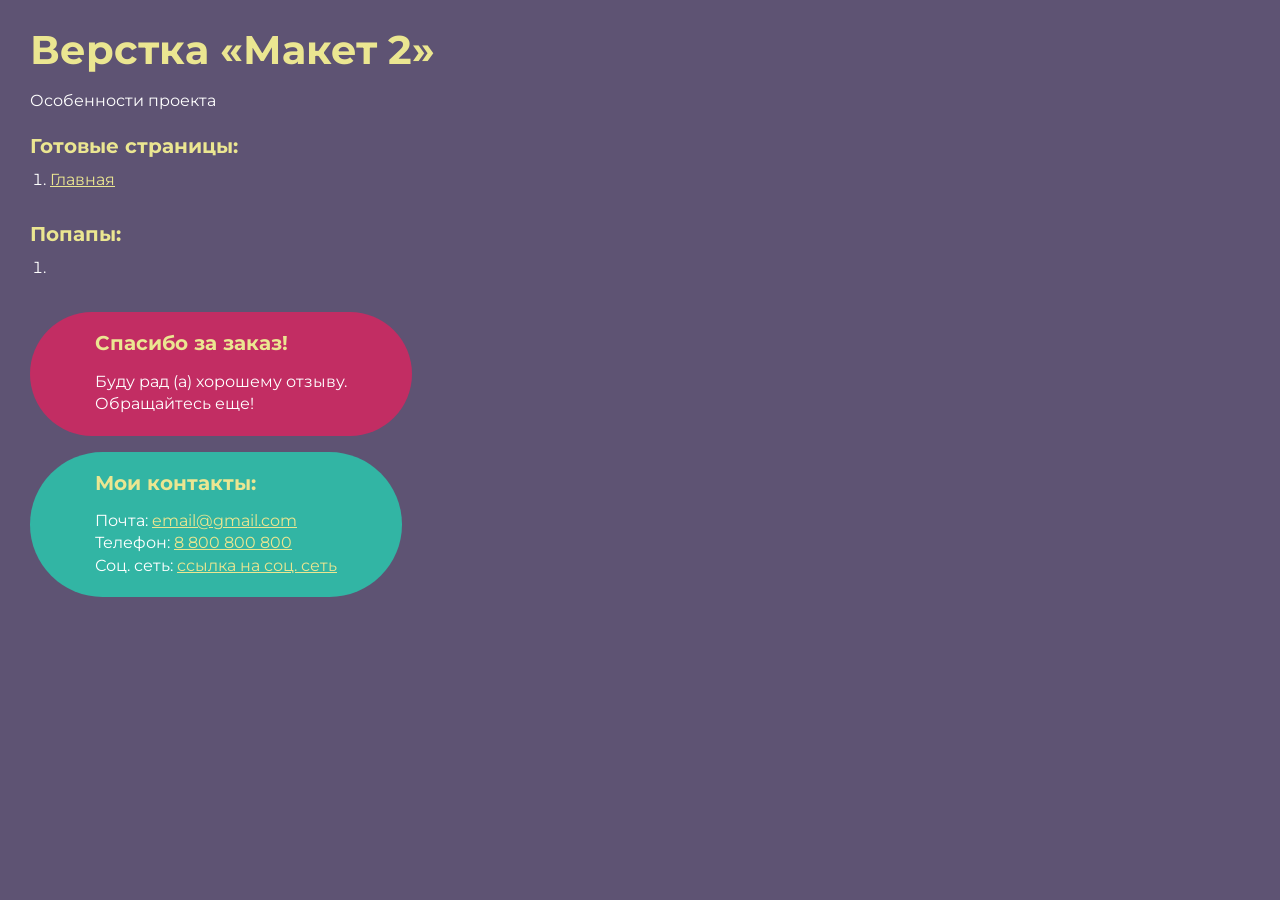
==== commit 68ed0b4f: "Add files via upload" ====
--- a/index.html
+++ b/index.html
@@ -1,495 +1,179 @@
 <!DOCTYPE html>
-<html lang="ru">
+<html>
 
 <head>
-	<title>Круизы в Антарктику</title>
 	<meta charset="UTF-8">
-	<meta name="format-detection" content="telephone=no">
-	<!-- <style>body{opacity: 0;}</style> -->
-	<link rel="stylesheet" href="css/style.min.css?_v=20220109165142">
-	<link rel="shortcut icon" href="favicon.ico">
-	<!-- <meta name="robots" content="noindex, nofollow"> -->
 	<meta name="viewport" content="width=device-width, initial-scale=1.0">
+	<title>Верстка «Макет 2»</title>
 </head>
 
 <body>
-	<div class="wrapper">
-		<header class="header">
-			<div class="header__container">
-				<div class="header__body">
-					<div class="header__logo logo">
-						<a href="#">
-							<svg width="70" height="38" viewBox="0 0 70 38">
-								<use xlink:href="#logo" />
-							</svg>
-						</a>
-						<!--<img src="img/icons/logo-mountain.svg" alt="">-->
-					</div>
-					<div class="header__menu menu">
-						<button type="button" class="menu__icon icon-menu"><span></span></button>
-						<nav class="menu__body">
-							<!--<div class="burger__logo"><svg width="70" height="38" viewBox="0 0 70 38">
-							<use xlink:href="#logo" />
-						</svg></div>-->
-							<ul class="menu__list">
-								<li class="menu__item"><a href="" class="menu__link">Преимущества </a></li>
-								<li class="menu__item"><a href="" class="menu__link">Направления</a></li>
-								<li class="menu__item"><a href="" class="menu__link">Ближайшие круизы</a></li>
-								<li class="menu__item"><a href="" class="menu__link">Контакты</a></li>
-							</ul>
-						</nav>
-					</div>
-				</div>
-			</div>
-		</header>
-		<main class="page">
-			<section class="mainpage">
-				<div class="mainpage__container">
-					<div class="mainpage__body">
-						<h1 class="mainpage__title">Круизы в Антарктику </h1>
-						<p class="mainpage__subtitle">Волшебный мир айсбергов и пингвинов</p>
-					</div>
-				</div>
-			</section>
-
-			<section class="travel-description">
-				<div class="travel-description__container">
-					<div class="travel-description__body">
-						<div class="travel-description__content">
-							<h2 class="travel-description__title title">Путешествие на край Земли</h2>
-							<p class="travel-description__text">Это волшебное путешествие поможет вам познакомиться поближе с удивительным миром Антарктики. Наш круизный лайнер отвезет вас на край Земли, где вы сможете увидеть: ледяные айсберги, несколько видов пингвинов, китов, морских котиков и многое другое.</p>
-						</div>
-						<div class="travel-description__image">
-							<div class="travel-description__image-ibg"><picture><source srcset="img/travel-image.webp"type="image/webp"><img src="img/travel-image.jpg" alt=""></picture></div>
-						</div>
-					</div>
-				</div>
-			</section>
-
-			<section class="advantages">
-				<div class="advantages__container">
-					<h2 class="advantages__title title">Преимущества</h2>
-					<div class="advantages__body">
-						<div class="advantages__items">
-							<div class="advantages__item item-advantage">
-								<div class="item-advantage__image"><svg width="27" height="32" viewBox="0 0 27 32" fill="none" xmlns="http://www.w3.org/2000/svg">
-										<path d="M4.40549 16.3962L13.2165 9.93576C13.4162 9.8063 13.6711 9.8063 13.8708 9.93576L22.7254 16.3962V8.68818C22.7739 7.6312 21.9743 6.7343 20.9396 6.68484C20.9242 6.68407 20.9089 6.68356 20.8934 6.68322H6.23749C5.20189 6.70667 4.38094 7.58319 4.4039 8.6411C4.40423 8.6568 4.40473 8.67249 4.40549 8.68818V16.3962Z" />
-										<path d="M15.7464 0H11.3845V5.34662H15.7464V0Z" />
-										<path d="M24.2956 30.1638L27 21.03L23.2052 18.3122L22.9434 18.1785L14.0016 11.8072V30.6094H13.5217L12.6929 30.5649V11.8072L0 21.03L2.79163 30.1193L4.4039 31.9904C4.4039 31.9904 5.7624 31.9904 7.15817 31.9904C7.15817 31.9904 12.2467 31.997 13.5218 31.9904C14.8198 32.012 17.1251 31.9904 17.1251 31.9904H22.8127L24.2956 30.1638Z" />
-									</svg>
-
-								</div>
-								<h3 class="item-advantage__title">Небольшой круизный лайнер</h3>
-								<p class="item-advantage__text">Круизный лайнер, рассчитанный всего лишь на 300 гостей, поможет избежать шума и очередей и даст возможность насладиться видами и природой.</p>
-							</div>
-						</div>
-
-						<div class="advantages__items">
-							<div class="advantages__item item-advantage">
-								<div class="item-advantage__image"><svg width="38" height="21" viewBox="0 0 38 21" fill="none" xmlns="http://www.w3.org/2000/svg">
-										<path d="M28.7534 2.21506L26.4398 0L16.0732 9.93254L18.3868 12.1476L28.7534 2.21506ZM35.6945 0L18.3787 16.5699L11.5602 10.0421L9.24656 12.2572L18.3787 21L38 2.21506L35.6945 0ZM0 12.2572L9.1321 21L11.4458 18.7849L2.31368 10.0421L0 12.2572Z" fill="#011C40" />
-									</svg>
-
-								</div>
-								<h3 class="item-advantage__title">Система все включено</h3>
-								<p class="item-advantage__text">Все наши круизы работают
-									по системе “Все Включено”. Великолепные блюда и безлимитный бар доступны для вас 24 часа.</p>
-							</div>
-						</div>
-
-						<div class="advantages__items">
-							<div class="advantages__item item-advantage">
-								<div class="item-advantage__image"><svg width="42" height="15" viewBox="0 0 42 15" fill="" xmlns="http://www.w3.org/2000/svg">
-										<path d="M39.555 12.056L1.57287 8.06841C1.28101 8.03777 1.0843 8.33255 1.23548 8.56735C3.66312 12.3403 9.41009 15 16.1 15H38.7584C38.9124 15 39.0475 14.9068 39.093 14.7698L39.8504 12.476C39.9148 12.281 39.7727 12.0788 39.555 12.056Z" />
-										<path d="M41.8896 5.51766C41.7782 5.35594 41.597 5.24833 41.3933 5.22287L30.8932 3.91844C30.5145 3.87213 30.1582 4.1219 30.1065 4.47868C30.0547 4.83545 30.3248 5.16418 30.7078 5.21172L31.8964 5.35915C32.07 5.3807 32.2002 5.51896 32.2002 5.68199V6.69033C32.2002 6.884 32.0195 7.03534 31.8131 7.01447L29.0131 6.73466C28.8353 6.71769 28.7002 6.57744 28.7002 6.41113V3.55647C28.7002 3.49189 28.7205 3.42929 28.759 3.37579L29.9826 1.66575C30.1226 1.47009 30.1387 1.21962 30.0253 1.01028C29.9112 0.800253 29.6852 0.66329 29.4332 0.652208L14.7331 3.06689e-05C14.4972 -0.00195651 14.2683 0.0926639 14.1304 0.272657C14.1304 0.272657 11.3332 3.93541 10.72 4.74152C10.6465 4.83805 10.5233 4.88956 10.3973 4.87649L0.774214 3.91653C0.575451 3.89697 0.379396 3.95635 0.231739 4.07956C0.0847386 4.20353 0 4.37962 0 4.56481C0 5.19291 0.0875277 5.80856 0.252739 6.40601C0.289161 6.53778 0.412372 6.63362 0.55724 6.64929L40.1052 10.8012C40.2725 10.8188 40.4293 10.7229 40.479 10.5729L41.9694 6.06093C42.0295 5.87773 42.0001 5.67878 41.8896 5.51766ZM20.2007 1.90513L19.6547 5.46745C19.6281 5.64026 19.4635 5.76354 19.2767 5.74596C17.911 5.61748 12.7799 5.11465 12.7799 5.11465C12.5139 5.0879 12.3768 4.80419 12.5321 4.60073L14.9366 1.46428C15.0059 1.37424 15.1193 1.32273 15.2383 1.328L19.871 1.53345C20.0768 1.54254 20.23 1.71466 20.2007 1.90513ZM27.7894 2.3806L27.3589 2.98065C27.3204 3.03415 27.3001 3.09736 27.3001 3.16194V6.20187C27.3001 6.39554 27.1195 6.54687 26.913 6.52601L21.3577 5.97166C21.161 5.95209 21.0203 5.78379 21.0483 5.6012L21.6146 1.9078C21.6398 1.74149 21.7973 1.62019 21.9779 1.62799L27.5149 1.87386C27.7866 1.88556 27.9406 2.16927 27.7894 2.3806ZM36.4001 7.1097C36.4001 7.30337 36.2195 7.45471 36.013 7.43384C36.013 7.43384 34.5598 7.28121 33.9088 7.20952C33.7324 7.19064 33.6001 7.051 33.6001 6.88599V5.94292C33.6001 5.74596 33.7863 5.59333 33.9963 5.61939L36.0963 5.88025C36.2699 5.90241 36.4001 6.04068 36.4001 6.20378V7.1097ZM40.2662 6.78228L40.0065 7.56752C39.9576 7.71625 39.8014 7.81209 39.6348 7.79581L38.1123 7.64387C37.9352 7.62629 37.8001 7.48604 37.8001 7.31973V6.46532C37.8001 6.26836 37.9863 6.11573 38.1963 6.14179L39.9778 6.3629C40.192 6.38965 40.3299 6.58929 40.2662 6.78228Z" />
-									</svg>
-
-
-								</div>
-								<h3 class="item-advantage__title">Экскурсионные туры на Zodiac</h3>
-								<p class="item-advantage__text">Экскурсионные туры к берегам Антарктиды совершаются на оборудованных лодках типа Zodiac в сопровождении опытных экскурсоводов.</p>
-							</div>
-						</div>
-					</div>
-				</div>
-			</section>
-
-			<section class="cruises">
-				<div class="cruises__container">
-					<h2 class="cruises__title title">Ближайшие круизы</h2>
-
-					<div class="cruises__body">
-
-						<div class="cruises__item cruise-card">
-							<div class="cruise-card__front">
-								<div class="cruise-card__image-ibg"><picture><source srcset="img/card-astoria.webp"type="image/webp"><img src="img/card-astoria.jpg" alt="cruise-image" title="cruise-image" width="260" height="386"></picture></div>
-								<p class="cruise-card__title">Круиз “Астория”</p>
-							</div>
-							<div class="cruise-card__info">
-								<p class="cruise-card__title">Круиз “Астория”</p>
-								<div class="info-cruise__body body-info">
-									<div class=" info-cruise__item item-info">
-										<p class="item-info__title">Маршрут</p>
-										<p class="item-info__text">Аргентина - Фолклендские острова - Антарктида
-										</p>
-									</div>
-									<div class="info-cruise__item item-info">
-										<p class="item-info__title">Порт отправления</p>
-										<p class="item-info__text">Ушуайя</p>
-									</div>
-									<div class="info-cruise__item item-info">
-										<p class="item-info__title">Продолжительность</p>
-										<p class="item-info__text">11 дней
-										</p>
-									</div>
-									<div class="info-cruise__item item-info">
-										<p class="item-info__title">Цена</p>
-										<p class="item-info__text">от 11500 $
-										</p>
-									</div>
-								</div>
-								<a href="#" class="cruise-button button-white"><span>Забронировать</span> </a>
-							</div>
-						</div>
-
-						<div class="cruises__item cruise-card">
-							<div class="cruise-card__front">
-								<div class="cruise-card__image-ibg"><picture><source srcset="img/card-astoria.webp"type="image/webp"><img src="img/card-astoria.jpg" alt="cruise-image" title="cruise-image" width="260" height="386"></picture></div>
-								<p class="cruise-card__title">Круиз “Элайн”</p>
-							</div>
-							<div class="cruise-card__info">
-								<p class="cruise-card__title">Круиз “Элайн”</p>
-								<div class="info-cruise__body body-info">
-									<div class=" info-cruise__item item-info">
-										<p class="item-info__title">Маршрут</p>
-										<p class="item-info__text">Аргентина - Фолклендские острова - Антарктида - Чили
-										</p>
-									</div>
-									<div class="info-cruise__item item-info">
-										<p class="item-info__title">Порт отправления</p>
-										<p class="item-info__text">Буэнос-Айрес</p>
-									</div>
-									<div class="info-cruise__item item-info">
-										<p class="item-info__title">Продолжительность</p>
-										<p class="item-info__text">20 дней
-										</p>
-									</div>
-									<div class="info-cruise__item item-info">
-										<p class="item-info__title">Цена</p>
-										<p class="item-info__text">от 14500 $
-										</p>
-									</div>
-								</div>
-								<a href="#" class="cruise-button button-white"><span>Забронировать</span> </a>
-							</div>
-						</div>
-
-						<div class="cruises__item cruise-card">
-							<div class="cruise-card__front">
-								<div class="cruise-card__image-ibg"><picture><source srcset="img/card-atlantis.webp"type="image/webp"><img src="img/card-atlantis.jpg" alt="cruise-image" title="cruise-image" width="260" height="386"></picture></div>
-								<p class="cruise-card__title">Круиз “Атлантис”</p>
-							</div>
-							<div class="cruise-card__info">
-								<p class="cruise-card__title">Круиз “Атлантис”</p>
-								<div class="info-cruise__body body-info">
-									<div class=" info-cruise__item item-info">
-										<p class="item-info__title">Маршрут</p>
-										<p class="item-info__text">Аргентина - Южная Георгия и Южные Сандвичевы Острова - Антарктида
-										</p>
-									</div>
-									<div class="info-cruise__item item-info">
-										<p class="item-info__title">Порт отправления</p>
-										<p class="item-info__text">Ушуайя</p>
-									</div>
-									<div class="info-cruise__item item-info">
-										<p class="item-info__title">Продолжительность</p>
-										<p class="item-info__text">15 дней
-										</p>
-									</div>
-									<div class="info-cruise__item item-info">
-										<p class="item-info__title">Цена</p>
-										<p class="item-info__text">от 14500 $
-										</p>
-									</div>
-								</div>
-								<a href="#" class="cruise-button button-white"><span>Забронировать</span> </a>
-							</div>
-						</div>
-
-						<div class="cruises__item cruise-card">
-							<div class="cruise-card__front">
-								<div class="cruise-card__image-ibg"><picture><source srcset="img/card-odissey.webp"type="image/webp"><img src="img/card-odissey.jpg" alt="cruise-image" title="cruise-image" width="260" height="386"></picture></div>
-								<p class="cruise-card__title">Круиз “Одиссей”</p>
-							</div>
-							<div class="cruise-card__info">
-								<p class="cruise-card__title">Круиз “Одиссей”</p>
-								<div class="info-cruise__body body-info">
-									<div class=" info-cruise__item item-info">
-										<p class="item-info__title">Маршрут</p>
-										<p class="item-info__text">Чили - Антарктида
-										</p>
-									</div>
-									<div class="info-cruise__item item-info">
-										<p class="item-info__title">Порт отправления</p>
-										<p class="item-info__text">Пунта-Аренас
-										</p>
-									</div>
-									<div class="info-cruise__item item-info">
-										<p class="item-info__title">Продолжительность</p>
-										<p class="item-info__text">13 дней
-										</p>
-									</div>
-									<div class="info-cruise__item item-info">
-										<p class="item-info__title">Цена</p>
-										<p class="item-info__text">от 9700 $
-										</p>
-									</div>
-								</div>
-								<a href="#" class="cruise-button button-white"><span>Забронировать</span> </a>
-							</div>
-						</div>
-
-						<div class="cruises__item cruise-card">
-							<div class="cruise-card__front">
-								<div class="cruise-card__image-ibg"><picture><source srcset="img/card-olimpia.webp"type="image/webp"><img src="img/card-olimpia.jpg" alt="cruise-image" title="cruise-image" width="260" height="386"></picture></div>
-								<p class="cruise-card__title">Круиз “Олимпия”</p>
-							</div>
-							<div class="cruise-card__info">
-								<p class="cruise-card__title">Круиз “Олимпия”</p>
-								<div class="info-cruise__body body-info">
-									<div class=" info-cruise__item item-info">
-										<p class="item-info__title">Маршрут</p>
-										<p class="item-info__text">Аргентина - Фолклендские острова - Южная Георгия - Антарктида
-										</p>
-									</div>
-									<div class="info-cruise__item item-info">
-										<p class="item-info__title">Порт отправления</p>
-										<p class="item-info__text">Ушуайя</p>
-									</div>
-									<div class="info-cruise__item item-info">
-										<p class="item-info__title">Продолжительность</p>
-										<p class="item-info__text">21 день
-										</p>
-									</div>
-									<div class="info-cruise__item item-info">
-										<p class="item-info__title">Цена</p>
-										<p class="item-info__text">от 18600 $
-										</p>
-									</div>
-								</div>
-								<a href="#" class="cruise-button button-white"><span>Забронировать</span> </a>
-							</div>
-						</div>
-
-						<div class="cruises__item cruise-card">
-							<div class="cruise-card__front">
-								<div class="cruise-card__image-ibg"><picture><source srcset="img/card-aurora.webp"type="image/webp"><img src="img/card-aurora.jpg" alt="cruise-image" title="cruise-image" width="260" height="386"></picture></div>
-								<p class="cruise-card__title">Круиз “Аврора”</p>
-							</div>
-							<div class="cruise-card__info">
-								<p class="cruise-card__title">Круиз “Аврора”</p>
-								<div class="info-cruise__body body-info">
-									<div class=" info-cruise__item item-info">
-										<p class="item-info__title">Маршрут</p>
-										<p class="item-info__text">Аргентина - Антарктида - Чили
-										</p>
-									</div>
-									<div class="info-cruise__item item-info">
-										<p class="item-info__title">Порт отправления</p>
-										<p class="item-info__text">Ушуайя</p>
-									</div>
-									<div class="info-cruise__item item-info">
-										<p class="item-info__title">Продолжительность</p>
-										<p class="item-info__text">14 дней
-										</p>
-									</div>
-									<div class="info-cruise__item item-info">
-										<p class="item-info__title">Цена</p>
-										<p class="item-info__text">от 11700 $
-										</p>
-									</div>
-								</div>
-								<a href="#" class="cruise-button button-white"><span>Забронировать</span> </a>
-							</div>
-						</div>
-
-						<div class="cruises__item cruise-card">
-							<div class="cruise-card__front">
-								<div class="cruise-card__image-ibg"><picture><source srcset="img/card-leonor.webp"type="image/webp"><img src="img/card-leonor.jpg" alt="cruise-image" title="cruise-image" width="260" height="386"></picture></div>
-								<p class="cruise-card__title">Круиз “Леонор”</p>
-							</div>
-							<div class="cruise-card__info">
-								<p class="cruise-card__title">Круиз “Леонор”</p>
-								<div class="info-cruise__body body-info">
-									<div class=" info-cruise__item item-info">
-										<p class="item-info__title">Маршрут</p>
-										<p class="item-info__text">Чили - Южная Георгия - Антарктида - Аргентина
-										</p>
-									</div>
-									<div class="info-cruise__item item-info">
-										<p class="item-info__title">Порт отправления</p>
-										<p class="item-info__text">Чили - Южная Георгия - Антарктида - Аргентина</p>
-									</div>
-									<div class="info-cruise__item item-info">
-										<p class="item-info__title">Продолжительность</p>
-										<p class="item-info__text">17 дней
-										</p>
-									</div>
-									<div class="info-cruise__item item-info">
-										<p class="item-info__title">Цена</p>
-										<p class="item-info__text">от 12500 $
-										</p>
-									</div>
-								</div>
-								<a href="#" class="cruise-button button-white"><span>Забронировать</span> </a>
-							</div>
-						</div>
-
-						<div class="cruises__item cruise-card">
-							<div class="cruise-card__front">
-								<div class="cruise-card__image-ibg"><picture><source srcset="img/card-minion-1.webp"type="image/webp"><img src="img/card-minion-1.jpg" alt="cruise-image" title="cruise-image" width="260" height="386"></picture></div>
-								<p class="cruise-card__title">Круиз “Минион - 1”</p>
-							</div>
-							<div class="cruise-card__info">
-								<p class="cruise-card__title">Круиз “Минион - 1”</p>
-								<div class="info-cruise__body body-info">
-									<div class=" info-cruise__item item-info">
-										<p class="item-info__title">Маршрут</p>
-										<p class="item-info__text">Аргентина - Фолклендские острова - Антарктида
-										</p>
-									</div>
-									<div class="info-cruise__item item-info">
-										<p class="item-info__title">Порт отправления</p>
-										<p class="item-info__text">Ушуайя</p>
-									</div>
-									<div class="info-cruise__item item-info">
-										<p class="item-info__title">Продолжительность</p>
-										<p class="item-info__text">11 дней
-										</p>
-									</div>
-									<div class="info-cruise__item item-info">
-										<p class="item-info__title">Цена</p>
-										<p class="item-info__text">от 12300 $
-										</p>
-									</div>
-								</div>
-								<a href="#" class="cruise-button button-white"><span>Забронировать</span> </a>
-							</div>
-						</div>
-
-					</div>
-				</div>
-			</section>
-
-			<section class="booking">
-				<div class="booking__container">
-					<div class="booking__body">
-						<div class="booking__content">
-							<h5 class="booking__title">Раннее бронирование</h5>
-							<p class="booking__text">Забронируйте тур за 3-6 месяцев
-								до даты выезда и сэкономьте до 50%</p>
-						</div>
-						<div class="booking__form form-box">
-							<p class="form-box__title">Оставьте заявку и мы свяжемся с вами в ближайшее время</p>
-							<form data-dev data-popup-message=".popup" action="#" class="form">
-								<div class="form__item form__name"><input id="name" class="form__input" type="text" placeholder=" "><label for="name" class="form__label">Имя</label></div>
-								<div class="form__item form__phone"><input id="phone" class="form__input" type="tel" placeholder=" " required><label for="phone" class="form__label">Номер телефона*</label></div>
-								<div class="form__item form__email"><input id="email" class="form__input" type="email" placeholder=" "><label for="email" class="form__label">E-mail</label></div>
-								<div class="checkbox">
-									<input id="c_1" data-error="Ошибка" class="checkbox__input" type="checkbox" value="1" name="form[]" required>
-									<label for="c_1" class="checkbox__label"><span class="checkbox__text">Я согласен на обработку моих персональных данных</span></label>
-								</div>
-								<button data-dev class="form__button button-white"><span>Оставить заявку</span></button>
-
-							</form>
-						</div>
-					</div>
-				</div>
-			</section>
-		</main>
-		<footer class="footer">
-			<div class="footer__top">
-				<div class="footer__container">
-					<div class="footer__body">
-						<div class="footer__map">
-							<iframe src="https://yandex.ru/map-widget/v1/?um=constructor%3A89e890160628f506641a7f3c91950913558fe32edab5dac98abb16bc0fd6cffd&amp;source=constructor" width="100%" height="306" frameborder="0"></iframe>
-						</div>
-						<div class="footer__content">
-							<p class="footer__text">У вас ещё остались вопросы или сомнения?
-								Приезжайте к нам в офис и мы вам все расскажем.</p>
-							<p class="footer__adress footer__contact">г. Санкт Петербург, ул. Большая Конюшенная, 19/8</p>
-							<p class="footer__phone footer__contact">8-800-200-00-00</p>
-						</div>
-					</div>
-				</div>
-			</div>
-
-			<div class="footer__bottom bottom">
-				<div class="footer__container">
-					<div class="bottom__body">
-						<div class="bottom__logo logo">
-							<a href="#">
-								<svg width="70" height="38" viewBox="0 0 70 38">
-									<symbol>
-										<g id="logo">
-											<path fill-rule="evenodd" clip-rule="evenodd" d="M0.903517 31.125L14.6726 12.5429L18.4395 14.556L27.4026 0L32.9879 6.65881L35.0665 4.95532L43.1199 15.1755L48.8355 8.36191L64.8126 31.125L49.42 11.7689L47.0817 19.8984L49.225 26.3249L35.456 7.35558L35.3069 13.8279L43.1199 31.125L28.5064 4.33574L32.7282 18.8145L26.8181 4.72292L23.5706 14.0916L24.2198 7.97472L16.1013 30.0411L17.0753 20.75L13.6981 17.0338L0.903517 31.125Z" />
-											<path fill-rule="evenodd" clip-rule="evenodd" d="M69.4414 34.0314C47.641 16.428 13.7091 40.6289 0 31.2961C15.0723 44.5215 50.3019 22.1644 69.4414 34.0314Z" />
-											<path fill-rule="evenodd" clip-rule="evenodd" d="M70 35.4157C52.8956 24.5171 27.4568 39.6838 14.4189 36.1717C28.5467 43.0283 54.8482 27.8361 70 35.4157Z" />
-										</g>
-									</symbol>
-									<use xlink:href="#logo" />
-								</svg>
-							</a>
-						</div>
-						<div class="bottom__menu menu">
-							<nav class="menu__body">
-								<ul class="menu__list">
-									<li class="menu__item"><a href="" class="menu__link">Преимущества </a></li>
-									<li class="menu__item"><a href="" class="menu__link">Направления</a></li>
-									<li class="menu__item"><a href="" class="menu__link">Ближайшие круизы</a></li>
-									<li class="menu__item"><a href="" class="menu__link">Контакты</a></li>
-								</ul>
-							</nav>
-						</div>
-						<div class="bottom__social">
-							<ul class="social">
-								<li class="social__item facebook"><a href="#"><img src="img/icons/social-facebook.svg" alt="social-icon" title="facebook" width="11" height="20"></a></li>
-								<li class="social__item instagram"><a href="#"><img src="img/icons/social-instagram.svg" alt="social-icon" title="instagram" width="20" height="20"></a></li>
-								<li class="social__item twitter"><a href="#"><img src="img/icons/social-twitter.svg" alt="social-icon" title="twitter" width="20" height="16"></a></li>
-							</ul>
-						</div>
-					</div>
-				</div>
-			</div>
-
-
-			<!--<svg width="70" height="38" viewBox="0 0 70 38">
-		<symbol>
-			<g id="logo">
-				<path fill-rule="evenodd" clip-rule="evenodd" d="M0.903517 31.125L14.6726 12.5429L18.4395 14.556L27.4026 0L32.9879 6.65881L35.0665 4.95532L43.1199 15.1755L48.8355 8.36191L64.8126 31.125L49.42 11.7689L47.0817 19.8984L49.225 26.3249L35.456 7.35558L35.3069 13.8279L43.1199 31.125L28.5064 4.33574L32.7282 18.8145L26.8181 4.72292L23.5706 14.0916L24.2198 7.97472L16.1013 30.0411L17.0753 20.75L13.6981 17.0338L0.903517 31.125Z" />
-				<path fill-rule="evenodd" clip-rule="evenodd" d="M69.4414 34.0314C47.641 16.428 13.7091 40.6289 0 31.2961C15.0723 44.5215 50.3019 22.1644 69.4414 34.0314Z" />
-				<path fill-rule="evenodd" clip-rule="evenodd" d="M70 35.4157C52.8956 24.5171 27.4568 39.6838 14.4189 36.1717C28.5467 43.0283 54.8482 27.8361 70 35.4157Z" />
-			</g>
-		</symbol>
-
-
-	</svg>-->
-
-		</footer>
-	</div>
-	<div id="popup" aria-hidden="true" class="popup">
-		<div class="popup__wrapper">
-			<div class="popup__content">
-				<button data-close type="button" class="popup__close"><span></span></button>
-				<div class="popup__text">
-					<p><span class="popup-big">Спасибо!</span> </p>
-					<p>Ваша заявка принята. В ближайшее время мы с вами свяжемся.</p>
-
-				</div>
-			</div>
+	<div class="rootpage">
+		<h1>Верстка «Макет 2»</h1>
+		<div class="rootpage__info">
+			Особенности проекта
+		</div>
+		<h2>Готовые страницы:</h2>
+		<ol class="rootpage__list">
+			<li><a target="_blank" href="home.html">Главная</a></li>
+		</ol>
+		<h2>Попапы:</h2>
+		<ol class="rootpage__list">
+			<li><a target="_blank" href="home.html#"></a></li>
+		</ol>
+		<div class="rootpage__tnx">
+			<h2>Спасибо за заказ!</h2>
+			<p>Буду рад (а) хорошему отзыву.</p>
+			<p>Обращайтесь еще!</p>
+		</div>
+		<div class="rootpage__contacts">
+			<h2>Мои контакты:</h2>
+			<p>Почта: <a href="mailto:email@gmail.com">email@gmail.com</a></p>
+			<p>Телефон: <a href="tel:8800800800">8 800 800 800</a></p>
+			<p>Соц. сеть: <a href="">ссылка на соц. сеть</a></p>
 		</div>
 	</div>
-	<script src="js/app.min.js?_v=20220109165142"></script>
 </body>
+<style>
+	@charset "UTF-8";
+	@import url("https://fonts.googleapis.com/css?family=Montserrat:regular,700&display=swap");
 
-</html>
+	*,
+	*::before,
+	*::after {
+		padding: 0px;
+		margin: 0px;
+		border: 0px;
+		box-sizing: border-box;
+	}
+
+	html,
+	body {
+		height: 100%;
+		margin: 0;
+		padding: 0;
+		min-width: 320px;
+		width: 100%;
+		color: #fff;
+		background-color: #5e5373;
+	}
+
+	body {
+		font-family: Montserrat;
+		font-size: 100%;
+		line-height: 1;
+		font-size: 1rem;
+	}
+
+	a {
+		text-decoration: underline;
+		color: #ebe691
+	}
+
+	a:visited {
+		text-decoration: underline;
+		color: #aaa768;
+	}
+
+	a:hover {
+		text-decoration: none;
+	}
+
+	ul li {
+		list-style: none;
+	}
+
+	img {
+		vertical-align: top;
+	}
+
+	.wrapper {
+		width: 100%;
+		min-height: 100%;
+		overflow: hidden;
+	}
+
+	.rootpage {
+		padding: 30px;
+		display: flex;
+		flex-direction: column;
+		align-items: flex-start;
+	}
+
+	@media (max-width: 767px) {
+		.rootpage {
+			padding: 30px 15px;
+		}
+	}
+
+	h1 {
+		color: #ebe691;
+		font-size: 2.5rem;
+		margin: 0px 0px 1.25rem 0px;
+	}
+
+	@media (max-width: 767px) {
+		h1 {
+			font-size: 1.85rem;
+			margin: 0px 0px 1.25rem 0px;
+		}
+	}
+
+	h2 {
+		color: #ebe691;
+		font-size: 1.25rem;
+		margin: 0px 0px 1rem 0px;
+	}
+
+	@media (max-width: 767px) {
+		h2 {
+			font-size: 1.125rem;
+			margin: 0px 0px 1rem 0px;
+		}
+	}
+
+	.rootpage__info {
+		line-height: 140%;
+		margin: 0px 0px 1.5rem 0px;
+	}
+
+	.rootpage__list {
+		margin: 0px 0px 2.25rem 1.25rem;
+	}
+
+	.rootpage__list li:not(:last-child) {
+		margin: 0px 0px 15px 0px;
+	}
+
+	.rootpage__contacts,
+	.rootpage__tnx {
+		border-radius: 200px;
+		padding: 20px 65px;
+		line-height: 140%;
+	}
+
+	@media (max-width: 767px) {
+
+		.rootpage__contacts,
+		.rootpage__tnx {
+			border-radius: 40px;
+			padding: 20px;
+		}
+	}
+
+	.rootpage__contacts {
+		background: #32b5a4;
+
+	}
+
+	.rootpage__contacts a {
+		color: #ebe691;
+	}
+
+	.rootpage__tnx {
+		background: #c22d63;
+		margin: 0px 0px 1rem 0px;
+	}
+</style>
+
+</html>
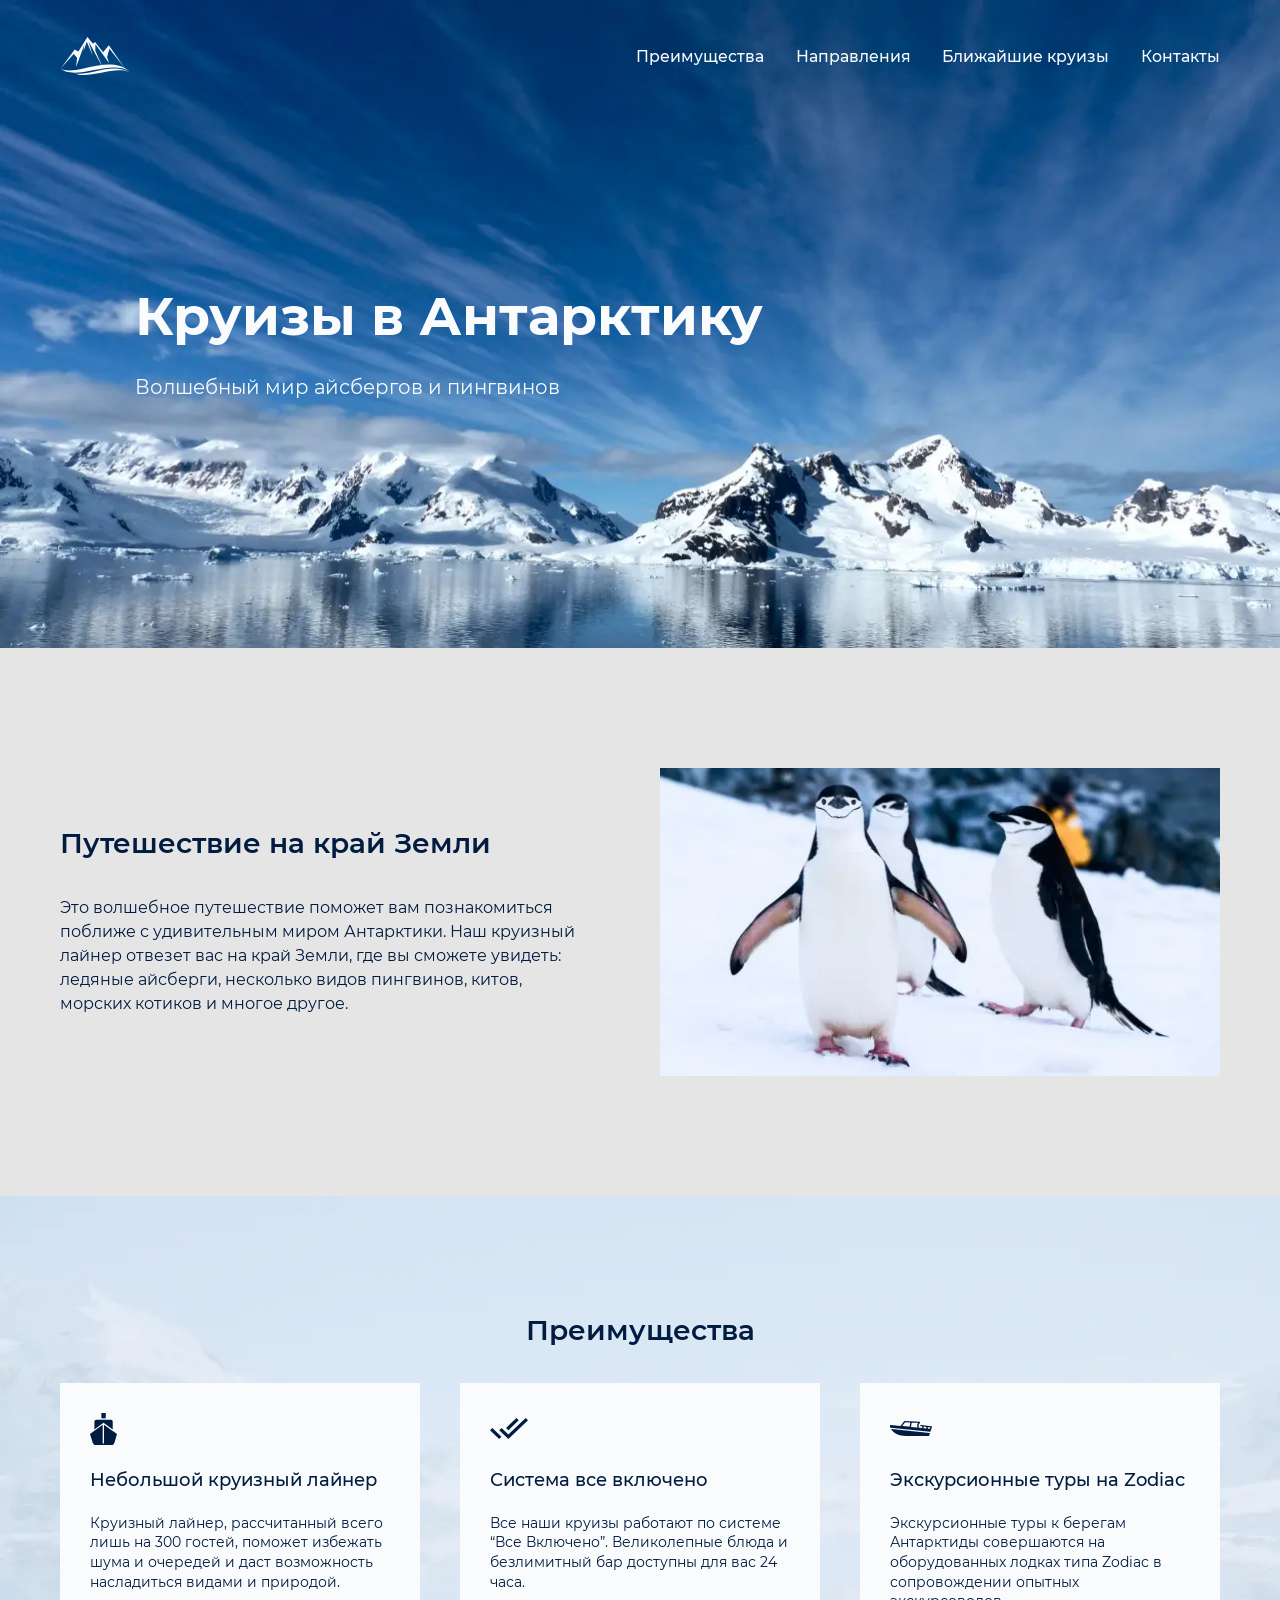
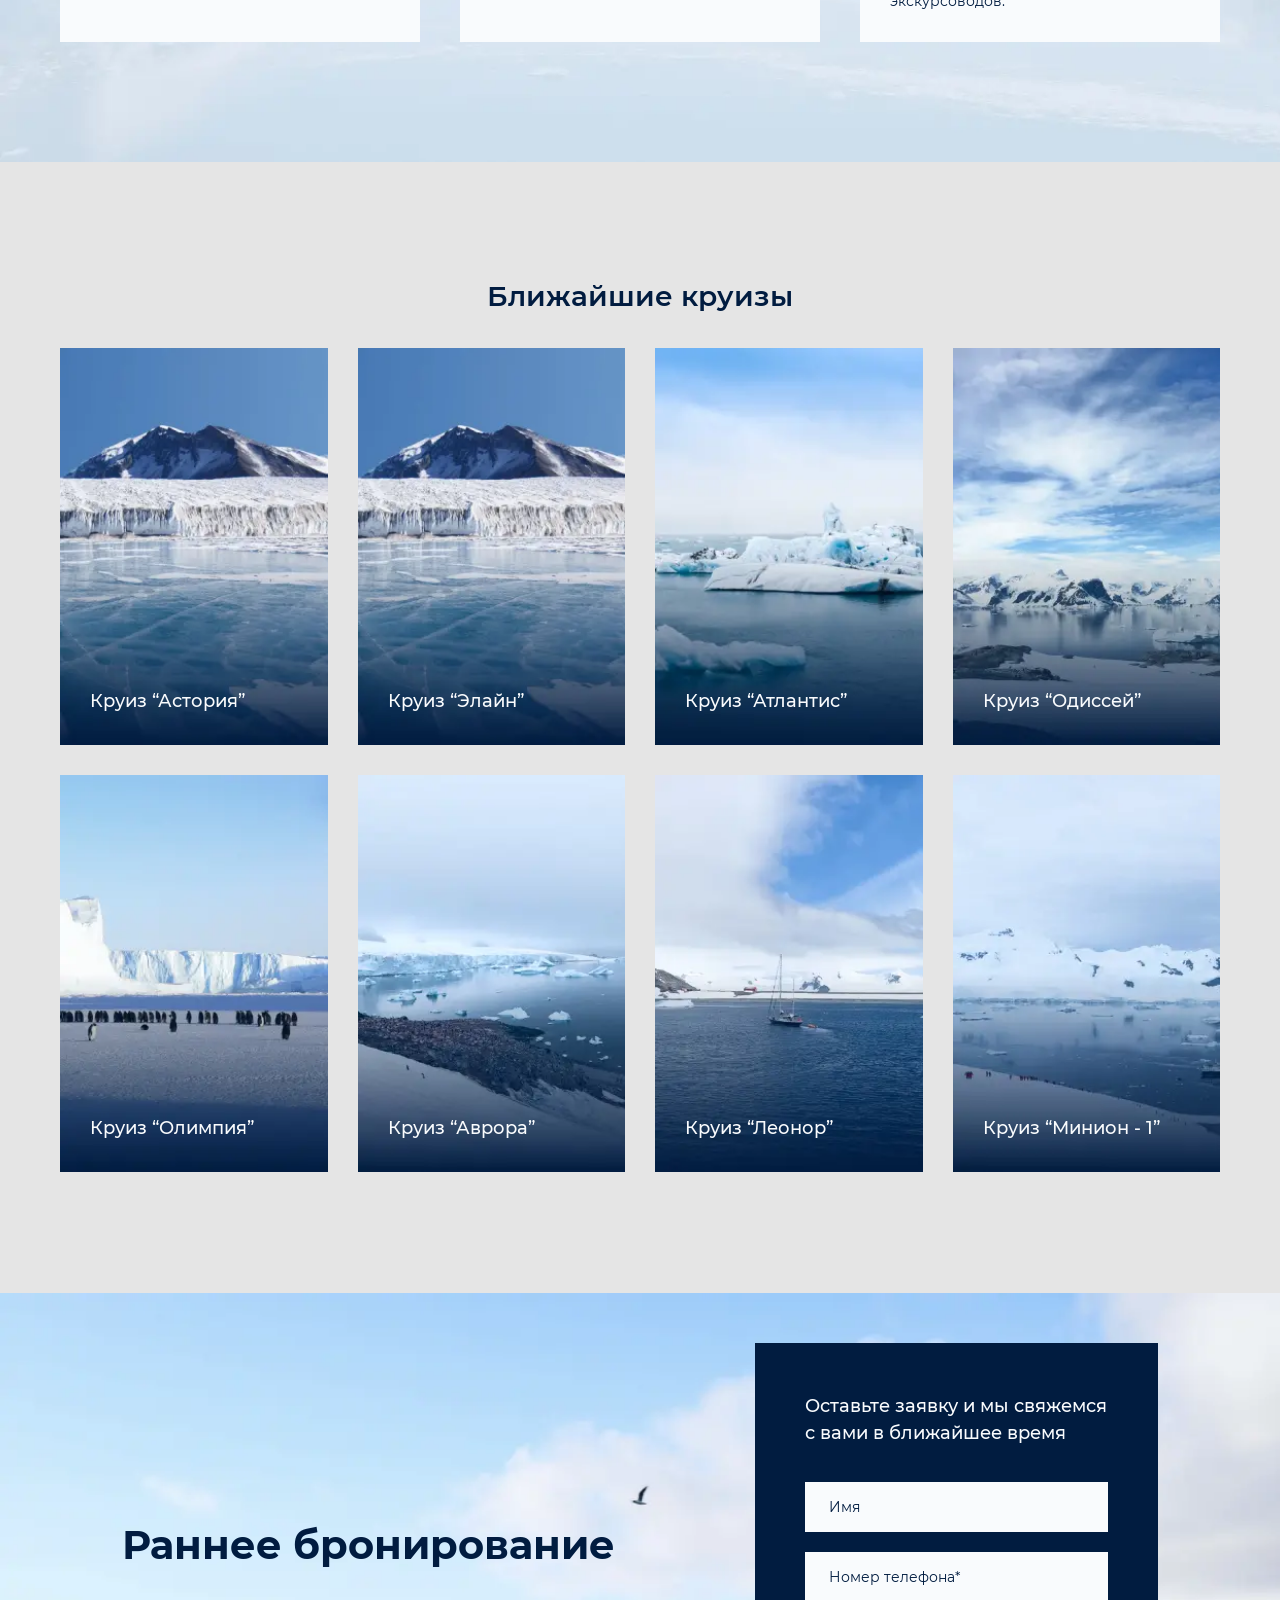
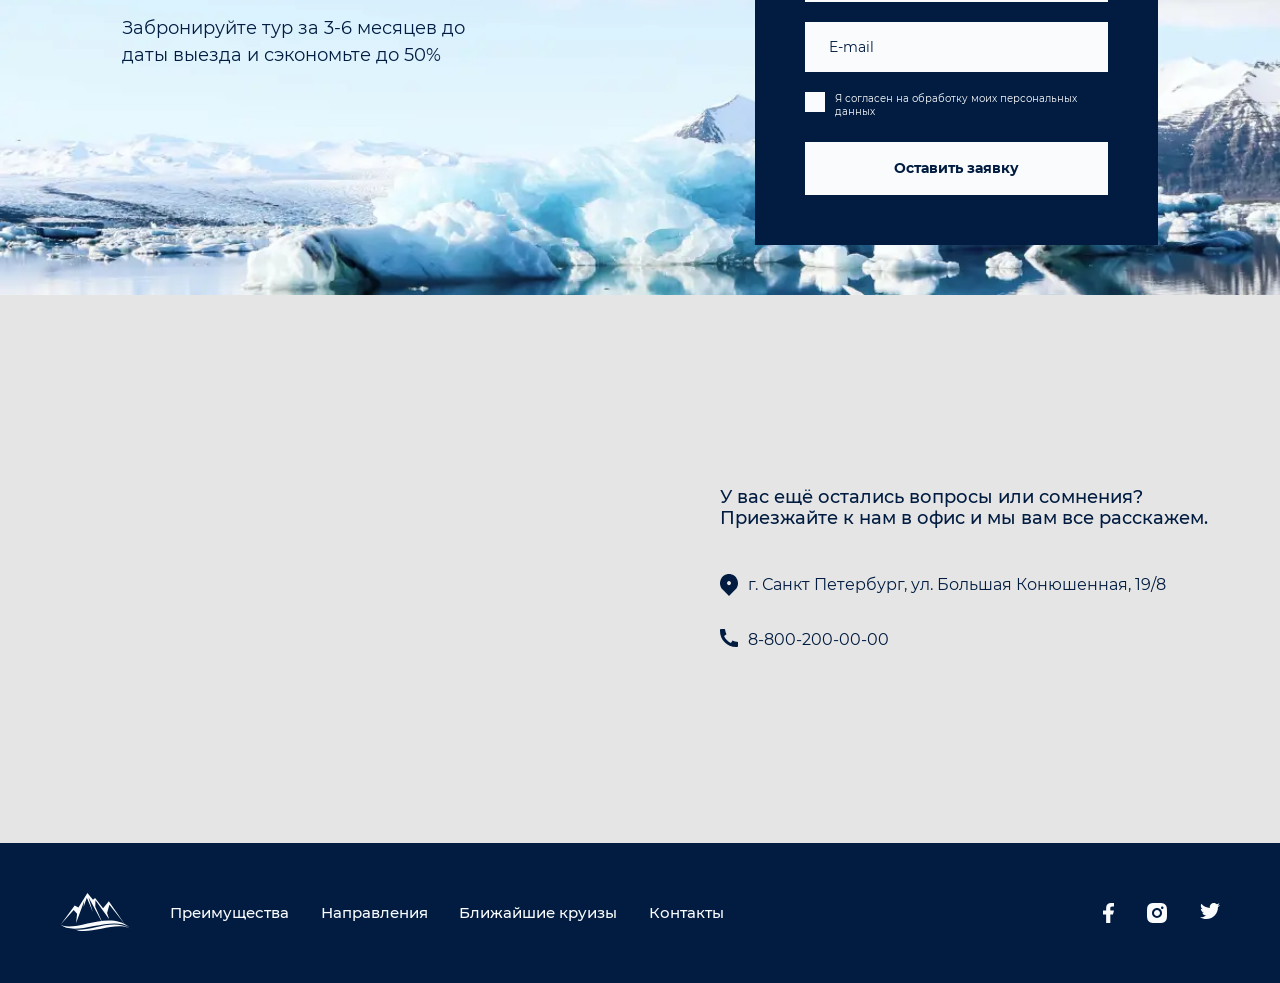
==== commit 76b36c8c: "Add files via upload" ====
--- a/index.html
+++ b/index.html
@@ -1,179 +1,496 @@
 <!DOCTYPE html>
-<html>
+<html lang="ru">
 
 <head>
+	<title>Круизы в Антарктику </title>
 	<meta charset="UTF-8">
+	<meta name="format-detection" content="telephone=no">
+	<!-- <style>body{opacity: 0;}</style> -->
+	<link rel="stylesheet" href="css/style.min.css?_v=20220110163014">
+	<link rel="shortcut icon" href="favicon.ico">
+	<!-- <meta name="robots" content="noindex, nofollow"> -->
 	<meta name="viewport" content="width=device-width, initial-scale=1.0">
-	<title>Верстка «Макет 2»</title>
 </head>
 
 <body>
-	<div class="rootpage">
-		<h1>Верстка «Макет 2»</h1>
-		<div class="rootpage__info">
-			Особенности проекта
-		</div>
-		<h2>Готовые страницы:</h2>
-		<ol class="rootpage__list">
-			<li><a target="_blank" href="home.html">Главная</a></li>
-		</ol>
-		<h2>Попапы:</h2>
-		<ol class="rootpage__list">
-			<li><a target="_blank" href="home.html#"></a></li>
-		</ol>
-		<div class="rootpage__tnx">
-			<h2>Спасибо за заказ!</h2>
-			<p>Буду рад (а) хорошему отзыву.</p>
-			<p>Обращайтесь еще!</p>
-		</div>
-		<div class="rootpage__contacts">
-			<h2>Мои контакты:</h2>
-			<p>Почта: <a href="mailto:email@gmail.com">email@gmail.com</a></p>
-			<p>Телефон: <a href="tel:8800800800">8 800 800 800</a></p>
-			<p>Соц. сеть: <a href="">ссылка на соц. сеть</a></p>
+	<div class="wrapper">
+		<header class="header" data-fullscreen="true">
+			<div class="header__container">
+				<div class="header__body">
+					<div class="header__logo logo">
+						<a href="#">
+							<svg width="70" height="38" viewBox="0 0 70 38">
+								<use xlink:href="#logo" />
+							</svg>
+						</a>
+						<!--<img src="img/icons/logo-mountain.svg" alt="">-->
+					</div>
+					<div class="header__menu menu">
+						<button type="button" class="menu__icon icon-menu"><span></span></button>
+						<nav class="menu__body">
+							<!--<div class="burger__logo"><svg width="70" height="38" viewBox="0 0 70 38">
+							<use xlink:href="#logo" />
+						</svg></div>-->
+							<ul class="menu__list">
+								<li data-goto="#advantages" class="menu__item"><a href="#" class="menu__link">Преимущества </a></li>
+								<li data-goto="#advantages" class="menu__item"><a href="#" class="menu__link">Направления</a></li>
+								<li data-goto="#cruises" class="menu__item"><a href="#" class="menu__link">Ближайшие круизы</a></li>
+								<li data-goto="#footer" class="menu__item"><a href="#" class="menu__link">Контакты</a></li>
+							</ul>
+						</nav>
+					</div>
+				</div>
+			</div>
+		</header>
+		<main class="page">
+			<section class="mainpage">
+				<div class="mainpage__container">
+					<div class="mainpage__body">
+						<h1 class="mainpage__title">Круизы в Антарктику </h1>
+						<p class="mainpage__subtitle">Волшебный мир айсбергов и пингвинов</p>
+					</div>
+				</div>
+			</section>
+
+			<section class="travel-description">
+				<div class="travel-description__container">
+					<div class="travel-description__body">
+						<div class="travel-description__content">
+							<h2 class="travel-description__title title">Путешествие на край Земли</h2>
+							<p class="travel-description__text">Это волшебное путешествие поможет вам познакомиться поближе с удивительным миром Антарктики. Наш круизный лайнер отвезет вас на край Земли, где вы сможете увидеть: ледяные айсберги, несколько видов пингвинов, китов, морских котиков и многое другое.</p>
+						</div>
+						<div class="travel-description__image">
+							<div class="travel-description__image-ibg"><picture><source srcset="img/travel-image.webp"type="image/webp"><img src="img/travel-image.jpg" alt=""></picture></div>
+						</div>
+					</div>
+				</div>
+			</section>
+
+			<section id="advantages" class="advantages">
+				<div class="advantages__container">
+					<h2 class="advantages__title title">Преимущества</h2>
+					<div class="advantages__body">
+						<div class="advantages__items">
+							<div class="advantages__item item-advantage">
+								<div class="item-advantage__image"><svg width="27" height="32" viewBox="0 0 27 32" fill="none" xmlns="http://www.w3.org/2000/svg">
+										<path d="M4.40549 16.3962L13.2165 9.93576C13.4162 9.8063 13.6711 9.8063 13.8708 9.93576L22.7254 16.3962V8.68818C22.7739 7.6312 21.9743 6.7343 20.9396 6.68484C20.9242 6.68407 20.9089 6.68356 20.8934 6.68322H6.23749C5.20189 6.70667 4.38094 7.58319 4.4039 8.6411C4.40423 8.6568 4.40473 8.67249 4.40549 8.68818V16.3962Z" />
+										<path d="M15.7464 0H11.3845V5.34662H15.7464V0Z" />
+										<path d="M24.2956 30.1638L27 21.03L23.2052 18.3122L22.9434 18.1785L14.0016 11.8072V30.6094H13.5217L12.6929 30.5649V11.8072L0 21.03L2.79163 30.1193L4.4039 31.9904C4.4039 31.9904 5.7624 31.9904 7.15817 31.9904C7.15817 31.9904 12.2467 31.997 13.5218 31.9904C14.8198 32.012 17.1251 31.9904 17.1251 31.9904H22.8127L24.2956 30.1638Z" />
+									</svg>
+
+								</div>
+								<h3 class="item-advantage__title">Небольшой круизный лайнер</h3>
+								<p class="item-advantage__text">Круизный лайнер, рассчитанный всего лишь на 300 гостей, поможет избежать шума и очередей и даст возможность насладиться видами и природой.</p>
+							</div>
+						</div>
+
+						<div class="advantages__items">
+							<div class="advantages__item item-advantage">
+								<div class="item-advantage__image"><svg width="38" height="21" viewBox="0 0 38 21" fill="none" xmlns="http://www.w3.org/2000/svg">
+										<path d="M28.7534 2.21506L26.4398 0L16.0732 9.93254L18.3868 12.1476L28.7534 2.21506ZM35.6945 0L18.3787 16.5699L11.5602 10.0421L9.24656 12.2572L18.3787 21L38 2.21506L35.6945 0ZM0 12.2572L9.1321 21L11.4458 18.7849L2.31368 10.0421L0 12.2572Z" fill="#011C40" />
+									</svg>
+
+								</div>
+								<h3 class="item-advantage__title">Система все включено</h3>
+								<p class="item-advantage__text">Все наши круизы работают
+									по системе “Все Включено”. Великолепные блюда и безлимитный бар доступны для вас 24 часа.</p>
+							</div>
+						</div>
+
+						<div class="advantages__items">
+							<div class="advantages__item item-advantage">
+								<div class="item-advantage__image"><svg width="42" height="15" viewBox="0 0 42 15" fill="" xmlns="http://www.w3.org/2000/svg">
+										<path d="M39.555 12.056L1.57287 8.06841C1.28101 8.03777 1.0843 8.33255 1.23548 8.56735C3.66312 12.3403 9.41009 15 16.1 15H38.7584C38.9124 15 39.0475 14.9068 39.093 14.7698L39.8504 12.476C39.9148 12.281 39.7727 12.0788 39.555 12.056Z" />
+										<path d="M41.8896 5.51766C41.7782 5.35594 41.597 5.24833 41.3933 5.22287L30.8932 3.91844C30.5145 3.87213 30.1582 4.1219 30.1065 4.47868C30.0547 4.83545 30.3248 5.16418 30.7078 5.21172L31.8964 5.35915C32.07 5.3807 32.2002 5.51896 32.2002 5.68199V6.69033C32.2002 6.884 32.0195 7.03534 31.8131 7.01447L29.0131 6.73466C28.8353 6.71769 28.7002 6.57744 28.7002 6.41113V3.55647C28.7002 3.49189 28.7205 3.42929 28.759 3.37579L29.9826 1.66575C30.1226 1.47009 30.1387 1.21962 30.0253 1.01028C29.9112 0.800253 29.6852 0.66329 29.4332 0.652208L14.7331 3.06689e-05C14.4972 -0.00195651 14.2683 0.0926639 14.1304 0.272657C14.1304 0.272657 11.3332 3.93541 10.72 4.74152C10.6465 4.83805 10.5233 4.88956 10.3973 4.87649L0.774214 3.91653C0.575451 3.89697 0.379396 3.95635 0.231739 4.07956C0.0847386 4.20353 0 4.37962 0 4.56481C0 5.19291 0.0875277 5.80856 0.252739 6.40601C0.289161 6.53778 0.412372 6.63362 0.55724 6.64929L40.1052 10.8012C40.2725 10.8188 40.4293 10.7229 40.479 10.5729L41.9694 6.06093C42.0295 5.87773 42.0001 5.67878 41.8896 5.51766ZM20.2007 1.90513L19.6547 5.46745C19.6281 5.64026 19.4635 5.76354 19.2767 5.74596C17.911 5.61748 12.7799 5.11465 12.7799 5.11465C12.5139 5.0879 12.3768 4.80419 12.5321 4.60073L14.9366 1.46428C15.0059 1.37424 15.1193 1.32273 15.2383 1.328L19.871 1.53345C20.0768 1.54254 20.23 1.71466 20.2007 1.90513ZM27.7894 2.3806L27.3589 2.98065C27.3204 3.03415 27.3001 3.09736 27.3001 3.16194V6.20187C27.3001 6.39554 27.1195 6.54687 26.913 6.52601L21.3577 5.97166C21.161 5.95209 21.0203 5.78379 21.0483 5.6012L21.6146 1.9078C21.6398 1.74149 21.7973 1.62019 21.9779 1.62799L27.5149 1.87386C27.7866 1.88556 27.9406 2.16927 27.7894 2.3806ZM36.4001 7.1097C36.4001 7.30337 36.2195 7.45471 36.013 7.43384C36.013 7.43384 34.5598 7.28121 33.9088 7.20952C33.7324 7.19064 33.6001 7.051 33.6001 6.88599V5.94292C33.6001 5.74596 33.7863 5.59333 33.9963 5.61939L36.0963 5.88025C36.2699 5.90241 36.4001 6.04068 36.4001 6.20378V7.1097ZM40.2662 6.78228L40.0065 7.56752C39.9576 7.71625 39.8014 7.81209 39.6348 7.79581L38.1123 7.64387C37.9352 7.62629 37.8001 7.48604 37.8001 7.31973V6.46532C37.8001 6.26836 37.9863 6.11573 38.1963 6.14179L39.9778 6.3629C40.192 6.38965 40.3299 6.58929 40.2662 6.78228Z" />
+									</svg>
+
+
+								</div>
+								<h3 class="item-advantage__title">Экскурсионные туры на Zodiac</h3>
+								<p class="item-advantage__text">Экскурсионные туры к берегам Антарктиды совершаются на оборудованных лодках типа Zodiac в сопровождении опытных экскурсоводов.</p>
+							</div>
+						</div>
+					</div>
+				</div>
+			</section>
+
+			<section id="cruises" class="cruises">
+				<div class="cruises__container">
+					<h2 class="cruises__title title">Ближайшие круизы</h2>
+
+					<div class="cruises__body">
+
+						<div class="cruises__item cruise-card">
+							<div class="cruise-card__front">
+								<div class="cruise-card__image-ibg"><picture><source srcset="img/card-astoria.webp"type="image/webp"><img src="img/card-astoria.jpg" alt="cruise-image" title="cruise-image" width="260" height="386"></picture></div>
+								<p class="cruise-card__title">Круиз “Астория”</p>
+							</div>
+							<div class="cruise-card__info">
+								<p class="cruise-card__title">Круиз “Астория”</p>
+								<div class="info-cruise__body body-info">
+									<div class=" info-cruise__item item-info">
+										<p class="item-info__title">Маршрут</p>
+										<p class="item-info__text">Аргентина - Фолклендские острова - Антарктида
+										</p>
+									</div>
+									<div class="info-cruise__item item-info">
+										<p class="item-info__title">Порт отправления</p>
+										<p class="item-info__text">Ушуайя</p>
+									</div>
+									<div class="info-cruise__item item-info">
+										<p class="item-info__title">Продолжительность</p>
+										<p class="item-info__text">11 дней
+										</p>
+									</div>
+									<div class="info-cruise__item item-info">
+										<p class="item-info__title">Цена</p>
+										<p class="item-info__text">от 11500 $
+										</p>
+									</div>
+								</div>
+								<a href="#" class="cruise-button button-white"><span>Забронировать</span> </a>
+							</div>
+						</div>
+
+						<div class="cruises__item cruise-card">
+							<div class="cruise-card__front">
+								<div class="cruise-card__image-ibg"><picture><source srcset="img/card-astoria.webp"type="image/webp"><img src="img/card-astoria.jpg" alt="cruise-image" title="cruise-image" width="260" height="386"></picture></div>
+								<p class="cruise-card__title">Круиз “Элайн”</p>
+							</div>
+							<div class="cruise-card__info">
+								<p class="cruise-card__title">Круиз “Элайн”</p>
+								<div class="info-cruise__body body-info">
+									<div class=" info-cruise__item item-info">
+										<p class="item-info__title">Маршрут</p>
+										<p class="item-info__text">Аргентина - Фолклендские острова - Антарктида - Чили
+										</p>
+									</div>
+									<div class="info-cruise__item item-info">
+										<p class="item-info__title">Порт отправления</p>
+										<p class="item-info__text">Буэнос-Айрес</p>
+									</div>
+									<div class="info-cruise__item item-info">
+										<p class="item-info__title">Продолжительность</p>
+										<p class="item-info__text">20 дней
+										</p>
+									</div>
+									<div class="info-cruise__item item-info">
+										<p class="item-info__title">Цена</p>
+										<p class="item-info__text">от 14500 $
+										</p>
+									</div>
+								</div>
+								<a href="#" class="cruise-button button-white"><span>Забронировать</span> </a>
+							</div>
+						</div>
+
+						<div class="cruises__item cruise-card">
+							<div class="cruise-card__front">
+								<div class="cruise-card__image-ibg"><picture><source srcset="img/card-atlantis.webp"type="image/webp"><img src="img/card-atlantis.jpg" alt="cruise-image" title="cruise-image" width="260" height="386"></picture></div>
+								<p class="cruise-card__title">Круиз “Атлантис”</p>
+							</div>
+							<div class="cruise-card__info">
+								<p class="cruise-card__title">Круиз “Атлантис”</p>
+								<div class="info-cruise__body body-info">
+									<div class=" info-cruise__item item-info">
+										<p class="item-info__title">Маршрут</p>
+										<p class="item-info__text">Аргентина - Южная Георгия и Южные Сандвичевы Острова - Антарктида
+										</p>
+									</div>
+									<div class="info-cruise__item item-info">
+										<p class="item-info__title">Порт отправления</p>
+										<p class="item-info__text">Ушуайя</p>
+									</div>
+									<div class="info-cruise__item item-info">
+										<p class="item-info__title">Продолжительность</p>
+										<p class="item-info__text">15 дней
+										</p>
+									</div>
+									<div class="info-cruise__item item-info">
+										<p class="item-info__title">Цена</p>
+										<p class="item-info__text">от 14500 $
+										</p>
+									</div>
+								</div>
+								<a href="#" class="cruise-button button-white"><span>Забронировать</span> </a>
+							</div>
+						</div>
+
+						<div class="cruises__item cruise-card">
+							<div class="cruise-card__front">
+								<div class="cruise-card__image-ibg"><picture><source srcset="img/card-odissey.webp"type="image/webp"><img src="img/card-odissey.jpg" alt="cruise-image" title="cruise-image" width="260" height="386"></picture></div>
+								<p class="cruise-card__title">Круиз “Одиссей”</p>
+							</div>
+							<div class="cruise-card__info">
+								<p class="cruise-card__title">Круиз “Одиссей”</p>
+								<div class="info-cruise__body body-info">
+									<div class=" info-cruise__item item-info">
+										<p class="item-info__title">Маршрут</p>
+										<p class="item-info__text">Чили - Антарктида
+										</p>
+									</div>
+									<div class="info-cruise__item item-info">
+										<p class="item-info__title">Порт отправления</p>
+										<p class="item-info__text">Пунта-Аренас
+										</p>
+									</div>
+									<div class="info-cruise__item item-info">
+										<p class="item-info__title">Продолжительность</p>
+										<p class="item-info__text">13 дней
+										</p>
+									</div>
+									<div class="info-cruise__item item-info">
+										<p class="item-info__title">Цена</p>
+										<p class="item-info__text">от 9700 $
+										</p>
+									</div>
+								</div>
+								<a href="#" class="cruise-button button-white"><span>Забронировать</span> </a>
+							</div>
+						</div>
+
+						<div class="cruises__item cruise-card">
+							<div class="cruise-card__front">
+								<div class="cruise-card__image-ibg"><picture><source srcset="img/card-olimpia.webp"type="image/webp"><img src="img/card-olimpia.jpg" alt="cruise-image" title="cruise-image" width="260" height="386"></picture></div>
+								<p class="cruise-card__title">Круиз “Олимпия”</p>
+							</div>
+							<div class="cruise-card__info">
+								<p class="cruise-card__title">Круиз “Олимпия”</p>
+								<div class="info-cruise__body body-info">
+									<div class=" info-cruise__item item-info">
+										<p class="item-info__title">Маршрут</p>
+										<p class="item-info__text">Аргентина - Фолклендские острова - Южная Георгия - Антарктида
+										</p>
+									</div>
+									<div class="info-cruise__item item-info">
+										<p class="item-info__title">Порт отправления</p>
+										<p class="item-info__text">Ушуайя</p>
+									</div>
+									<div class="info-cruise__item item-info">
+										<p class="item-info__title">Продолжительность</p>
+										<p class="item-info__text">21 день
+										</p>
+									</div>
+									<div class="info-cruise__item item-info">
+										<p class="item-info__title">Цена</p>
+										<p class="item-info__text">от 18600 $
+										</p>
+									</div>
+								</div>
+								<a href="#" class="cruise-button button-white"><span>Забронировать</span> </a>
+							</div>
+						</div>
+
+						<div class="cruises__item cruise-card">
+							<div class="cruise-card__front">
+								<div class="cruise-card__image-ibg"><picture><source srcset="img/card-aurora.webp"type="image/webp"><img src="img/card-aurora.jpg" alt="cruise-image" title="cruise-image" width="260" height="386"></picture></div>
+								<p class="cruise-card__title">Круиз “Аврора”</p>
+							</div>
+							<div class="cruise-card__info">
+								<p class="cruise-card__title">Круиз “Аврора”</p>
+								<div class="info-cruise__body body-info">
+									<div class=" info-cruise__item item-info">
+										<p class="item-info__title">Маршрут</p>
+										<p class="item-info__text">Аргентина - Антарктида - Чили
+										</p>
+									</div>
+									<div class="info-cruise__item item-info">
+										<p class="item-info__title">Порт отправления</p>
+										<p class="item-info__text">Ушуайя</p>
+									</div>
+									<div class="info-cruise__item item-info">
+										<p class="item-info__title">Продолжительность</p>
+										<p class="item-info__text">14 дней
+										</p>
+									</div>
+									<div class="info-cruise__item item-info">
+										<p class="item-info__title">Цена</p>
+										<p class="item-info__text">от 11700 $
+										</p>
+									</div>
+								</div>
+								<a href="#" class="cruise-button button-white"><span>Забронировать</span> </a>
+							</div>
+						</div>
+
+						<div class="cruises__item cruise-card">
+							<div class="cruise-card__front">
+								<div class="cruise-card__image-ibg"><picture><source srcset="img/card-leonor.webp"type="image/webp"><img src="img/card-leonor.jpg" alt="cruise-image" title="cruise-image" width="260" height="386"></picture></div>
+								<p class="cruise-card__title">Круиз “Леонор”</p>
+							</div>
+							<div class="cruise-card__info">
+								<p class="cruise-card__title">Круиз “Леонор”</p>
+								<div class="info-cruise__body body-info">
+									<div class=" info-cruise__item item-info">
+										<p class="item-info__title">Маршрут</p>
+										<p class="item-info__text">Чили - Южная Георгия - Антарктида - Аргентина
+										</p>
+									</div>
+									<div class="info-cruise__item item-info">
+										<p class="item-info__title">Порт отправления</p>
+										<p class="item-info__text">Чили - Южная Георгия - Антарктида - Аргентина</p>
+									</div>
+									<div class="info-cruise__item item-info">
+										<p class="item-info__title">Продолжительность</p>
+										<p class="item-info__text">17 дней
+										</p>
+									</div>
+									<div class="info-cruise__item item-info">
+										<p class="item-info__title">Цена</p>
+										<p class="item-info__text">от 12500 $
+										</p>
+									</div>
+								</div>
+								<a href="#" class="cruise-button button-white"><span>Забронировать</span> </a>
+							</div>
+						</div>
+
+						<div class="cruises__item cruise-card">
+							<div class="cruise-card__front">
+								<div class="cruise-card__image-ibg"><picture><source srcset="img/card-minion-1.webp"type="image/webp"><img src="img/card-minion-1.jpg" alt="cruise-image" title="cruise-image" width="260" height="386"></picture></div>
+								<p class="cruise-card__title">Круиз “Минион - 1”</p>
+							</div>
+							<div class="cruise-card__info">
+								<p class="cruise-card__title">Круиз “Минион - 1”</p>
+								<div class="info-cruise__body body-info">
+									<div class=" info-cruise__item item-info">
+										<p class="item-info__title">Маршрут</p>
+										<p class="item-info__text">Аргентина - Фолклендские острова - Антарктида
+										</p>
+									</div>
+									<div class="info-cruise__item item-info">
+										<p class="item-info__title">Порт отправления</p>
+										<p class="item-info__text">Ушуайя</p>
+									</div>
+									<div class="info-cruise__item item-info">
+										<p class="item-info__title">Продолжительность</p>
+										<p class="item-info__text">11 дней
+										</p>
+									</div>
+									<div class="info-cruise__item item-info">
+										<p class="item-info__title">Цена</p>
+										<p class="item-info__text">от 12300 $
+										</p>
+									</div>
+								</div>
+								<a href="#" class="cruise-button button-white"><span>Забронировать</span> </a>
+							</div>
+						</div>
+
+					</div>
+				</div>
+			</section>
+
+			<section class="booking">
+				<div class="booking__container">
+					<div class="booking__body">
+						<div class="booking__content">
+							<h5 class="booking__title">Раннее бронирование</h5>
+							<p class="booking__text">Забронируйте тур за 3-6 месяцев
+								до даты выезда и сэкономьте до 50%</p>
+						</div>
+						<div class="booking__form form-box">
+							<p class="form-box__title">Оставьте заявку и мы свяжемся с вами в ближайшее время</p>
+							<form data-dev data-popup-message=".popup" action="#" class="form">
+								<div class="form__item form__name"><input id="name" class="form__input" type="text" placeholder=" "><label for="name" class="form__label">Имя</label></div>
+								<div class="form__item form__phone"><input id="phone" class="form__input" type="tel" placeholder=" " required><label for="phone" class="form__label">Номер телефона*</label></div>
+								<div class="form__item form__email"><input id="email" class="form__input" type="email" placeholder=" "><label for="email" class="form__label">E-mail</label></div>
+								<div class="checkbox">
+									<input id="c_1" data-error="Ошибка" class="checkbox__input" type="checkbox" value="1" name="form[]" required>
+									<label for="c_1" class="checkbox__label"><span class="checkbox__text">Я согласен на обработку моих персональных данных</span></label>
+								</div>
+								<button data-dev class="form__button button-white"><span>Оставить заявку</span></button>
+
+							</form>
+						</div>
+					</div>
+				</div>
+			</section>
+		</main>
+		<footer id="footer" class="footer">
+			<div class="footer__top">
+				<div class="footer__container">
+					<div class="footer__body">
+						<div class="footer__map">
+							<!--<iframe src="https://yandex.ru/map-widget/v1/?um=constructor%3A89e890160628f506641a7f3c91950913558fe32edab5dac98abb16bc0fd6cffd&amp;source=constructor" width="100%" height="306" frameborder="0"></iframe>-->
+							<iframe src="https://www.google.com/maps/embed?pb=!1m18!1m12!1m3!1d1998.6036253002721!2d30.32085871556105!3d59.938719169054814!2m3!1f0!2f0!3f0!3m2!1i1024!2i768!4f13.1!3m3!1m2!1s0x4696310fca145cc1%3A0x42b32648d8238007!2z0JHQvtC70YzRiNCw0Y8g0JrQvtC90Y7RiNC10L3QvdCw0Y8g0YPQuy4sIDE5LzgsINCh0LDQvdC60YIt0J_QtdGC0LXRgNCx0YPRgNCzLCAxOTExODY!5e0!3m2!1sru!2sru!4v1641819251901!5m2!1sru!2sru" width="560" height="306" style="border:0;" allowfullscreen="" loading="lazy"></iframe>
+						</div>
+						<div class="footer__content">
+							<p class="footer__text">У вас ещё остались вопросы или сомнения?
+								Приезжайте к нам в офис и мы вам все расскажем.</p>
+							<p class="footer__adress footer__contact">г. Санкт Петербург, ул. Большая Конюшенная, 19/8</p>
+							<p class="footer__phone footer__contact">8-800-200-00-00</p>
+						</div>
+					</div>
+				</div>
+			</div>
+
+			<div class="footer__bottom bottom">
+				<div class="footer__container">
+					<div class="bottom__body">
+						<div class="bottom__logo logo">
+							<a href="#">
+								<svg width="70" height="38" viewBox="0 0 70 38">
+									<symbol>
+										<g id="logo">
+											<path fill-rule="evenodd" clip-rule="evenodd" d="M0.903517 31.125L14.6726 12.5429L18.4395 14.556L27.4026 0L32.9879 6.65881L35.0665 4.95532L43.1199 15.1755L48.8355 8.36191L64.8126 31.125L49.42 11.7689L47.0817 19.8984L49.225 26.3249L35.456 7.35558L35.3069 13.8279L43.1199 31.125L28.5064 4.33574L32.7282 18.8145L26.8181 4.72292L23.5706 14.0916L24.2198 7.97472L16.1013 30.0411L17.0753 20.75L13.6981 17.0338L0.903517 31.125Z" />
+											<path fill-rule="evenodd" clip-rule="evenodd" d="M69.4414 34.0314C47.641 16.428 13.7091 40.6289 0 31.2961C15.0723 44.5215 50.3019 22.1644 69.4414 34.0314Z" />
+											<path fill-rule="evenodd" clip-rule="evenodd" d="M70 35.4157C52.8956 24.5171 27.4568 39.6838 14.4189 36.1717C28.5467 43.0283 54.8482 27.8361 70 35.4157Z" />
+										</g>
+									</symbol>
+									<use xlink:href="#logo" />
+								</svg>
+							</a>
+						</div>
+						<div class="bottom__menu menu">
+							<nav class="menu__body">
+								<ul class="menu__list">
+									<li class="menu__item"><a href="" class="menu__link">Преимущества </a></li>
+									<li class="menu__item"><a href="" class="menu__link">Направления</a></li>
+									<li class="menu__item"><a href="" class="menu__link">Ближайшие круизы</a></li>
+									<li class="menu__item"><a href="" class="menu__link">Контакты</a></li>
+								</ul>
+							</nav>
+						</div>
+						<div class="bottom__social">
+							<ul class="social">
+								<li class="social__item facebook"><a href="#"><img src="img/icons/social-facebook.svg" alt="social-icon" title="facebook" width="11" height="20"></a></li>
+								<li class="social__item instagram"><a href="#"><img src="img/icons/social-instagram.svg" alt="social-icon" title="instagram" width="20" height="20"></a></li>
+								<li class="social__item twitter"><a href="#"><img src="img/icons/social-twitter.svg" alt="social-icon" title="twitter" width="20" height="16"></a></li>
+							</ul>
+						</div>
+					</div>
+				</div>
+			</div>
+
+
+			<!--<svg width="70" height="38" viewBox="0 0 70 38">
+		<symbol>
+			<g id="logo">
+				<path fill-rule="evenodd" clip-rule="evenodd" d="M0.903517 31.125L14.6726 12.5429L18.4395 14.556L27.4026 0L32.9879 6.65881L35.0665 4.95532L43.1199 15.1755L48.8355 8.36191L64.8126 31.125L49.42 11.7689L47.0817 19.8984L49.225 26.3249L35.456 7.35558L35.3069 13.8279L43.1199 31.125L28.5064 4.33574L32.7282 18.8145L26.8181 4.72292L23.5706 14.0916L24.2198 7.97472L16.1013 30.0411L17.0753 20.75L13.6981 17.0338L0.903517 31.125Z" />
+				<path fill-rule="evenodd" clip-rule="evenodd" d="M69.4414 34.0314C47.641 16.428 13.7091 40.6289 0 31.2961C15.0723 44.5215 50.3019 22.1644 69.4414 34.0314Z" />
+				<path fill-rule="evenodd" clip-rule="evenodd" d="M70 35.4157C52.8956 24.5171 27.4568 39.6838 14.4189 36.1717C28.5467 43.0283 54.8482 27.8361 70 35.4157Z" />
+			</g>
+		</symbol>
+
+
+	</svg>-->
+
+		</footer>
+	</div>
+	<div id="popup" aria-hidden="true" class="popup">
+		<div class="popup__wrapper">
+			<div class="popup__content">
+				<button data-close type="button" class="popup__close"><span></span></button>
+				<div class="popup__text">
+					<p><span class="popup-big">Спасибо!</span> </p>
+					<p>Ваша заявка принята. В ближайшее время мы с вами свяжемся.</p>
+
+				</div>
+			</div>
 		</div>
 	</div>
+	<script src="js/app.min.js?_v=20220110163014"></script>
 </body>
-<style>
-	@charset "UTF-8";
-	@import url("https://fonts.googleapis.com/css?family=Montserrat:regular,700&display=swap");
-
-	*,
-	*::before,
-	*::after {
-		padding: 0px;
-		margin: 0px;
-		border: 0px;
-		box-sizing: border-box;
-	}
-
-	html,
-	body {
-		height: 100%;
-		margin: 0;
-		padding: 0;
-		min-width: 320px;
-		width: 100%;
-		color: #fff;
-		background-color: #5e5373;
-	}
-
-	body {
-		font-family: Montserrat;
-		font-size: 100%;
-		line-height: 1;
-		font-size: 1rem;
-	}
-
-	a {
-		text-decoration: underline;
-		color: #ebe691
-	}
-
-	a:visited {
-		text-decoration: underline;
-		color: #aaa768;
-	}
-
-	a:hover {
-		text-decoration: none;
-	}
-
-	ul li {
-		list-style: none;
-	}
-
-	img {
-		vertical-align: top;
-	}
-
-	.wrapper {
-		width: 100%;
-		min-height: 100%;
-		overflow: hidden;
-	}
-
-	.rootpage {
-		padding: 30px;
-		display: flex;
-		flex-direction: column;
-		align-items: flex-start;
-	}
-
-	@media (max-width: 767px) {
-		.rootpage {
-			padding: 30px 15px;
-		}
-	}
-
-	h1 {
-		color: #ebe691;
-		font-size: 2.5rem;
-		margin: 0px 0px 1.25rem 0px;
-	}
-
-	@media (max-width: 767px) {
-		h1 {
-			font-size: 1.85rem;
-			margin: 0px 0px 1.25rem 0px;
-		}
-	}
-
-	h2 {
-		color: #ebe691;
-		font-size: 1.25rem;
-		margin: 0px 0px 1rem 0px;
-	}
-
-	@media (max-width: 767px) {
-		h2 {
-			font-size: 1.125rem;
-			margin: 0px 0px 1rem 0px;
-		}
-	}
-
-	.rootpage__info {
-		line-height: 140%;
-		margin: 0px 0px 1.5rem 0px;
-	}
-
-	.rootpage__list {
-		margin: 0px 0px 2.25rem 1.25rem;
-	}
-
-	.rootpage__list li:not(:last-child) {
-		margin: 0px 0px 15px 0px;
-	}
-
-	.rootpage__contacts,
-	.rootpage__tnx {
-		border-radius: 200px;
-		padding: 20px 65px;
-		line-height: 140%;
-	}
-
-	@media (max-width: 767px) {
-
-		.rootpage__contacts,
-		.rootpage__tnx {
-			border-radius: 40px;
-			padding: 20px;
-		}
-	}
-
-	.rootpage__contacts {
-		background: #32b5a4;
-
-	}
-
-	.rootpage__contacts a {
-		color: #ebe691;
-	}
-
-	.rootpage__tnx {
-		background: #c22d63;
-		margin: 0px 0px 1rem 0px;
-	}
-</style>
 
 </html>
--- a/css/style.min.css
+++ b/css/style.min.css
@@ -0,0 +1 @@
+@charset "UTF-8";@font-face{font-family:Montserrat;font-display:swap;src:url(../fonts/Montserrat-Bold.woff2) format("woff2"),url(../fonts/Montserrat-Bold.woff) format("woff");font-weight:700;font-style:normal}@font-face{font-family:Montserrat;font-display:swap;src:url(../fonts/Montserrat-Medium.woff2) format("woff2"),url(../fonts/Montserrat-Medium.woff) format("woff");font-weight:500;font-style:normal}@font-face{font-family:Montserrat;font-display:swap;src:url(../fonts/Montserrat-Regular.woff2) format("woff2"),url(../fonts/Montserrat-Regular.woff) format("woff");font-weight:400;font-style:normal}@font-face{font-family:Montserrat;font-display:swap;src:url(../fonts/Montserrat-SemiBold.woff2) format("woff2"),url(../fonts/Montserrat-SemiBold.woff) format("woff");font-weight:600;font-style:normal}*{padding:0;margin:0;border:0}*,:after,:before{-webkit-box-sizing:border-box;box-sizing:border-box}body,html{height:100%;min-width:320px}body{color:#011c40;line-height:1;font-family:Montserrat;font-size:.875rem;-ms-text-size-adjust:100%;-moz-text-size-adjust:100%;-webkit-text-size-adjust:100%;-webkit-font-smoothing:antialiased;-moz-osx-font-smoothing:grayscale}button,input,textarea{font-family:Montserrat;font-size:inherit}button{cursor:pointer;color:inherit;background-color:inherit}a{color:inherit}a:link,a:visited{text-decoration:none}a:hover{text-decoration:none}ul li{list-style:none}img{vertical-align:top}h1,h2,h3,h4,h5,h6{font-weight:inherit;font-size:inherit}.wrapper{min-height:100%;display:-webkit-box;display:-ms-flexbox;display:flex;-webkit-box-orient:vertical;-webkit-box-direction:normal;-ms-flex-direction:column;flex-direction:column;overflow:hidden}.wrapper>main{-webkit-box-flex:1;-ms-flex:1 1 auto;flex:1 1 auto}.wrapper>*{min-width:0}[class*=__container]{max-width:72.5rem;-webkit-box-sizing:content-box;box-sizing:content-box;margin:0 auto;padding:0 .9375rem}.checkbox{position:relative}.checkbox:not(:last-child){margin-bottom:.3125em}.checkbox__input{position:absolute;width:0;height:0;opacity:0}.checkbox__input:focus+.checkbox__label:before{-webkit-box-shadow:0 0 5px #000;box-shadow:0 0 5px #000}.checkbox__input:checked+.checkbox__label:before{background:#f9fbfd url(../img/icons/icon-check.svg) center/12px 8px no-repeat}.checkbox__label{cursor:pointer;display:-webkit-inline-box;display:-ms-inline-flexbox;display:inline-flex;-webkit-box-align:center;-ms-flex-align:center;align-items:center;position:relative;gap:10px}.checkbox__label:before{content:"";-ms-flex-item-align:start;align-self:flex-start;-webkit-box-flex:0;-ms-flex:0 0 20px;flex:0 0 20px;width:20px;height:20px;background-color:#f9fbfd}.checkbox__text{font-size:.625rem;line-height:130%;color:#f9fbfd}body::after{content:"";background-color:rgba(0,0,0,.5);position:fixed;width:100%;height:100%;top:0;left:0;opacity:0;-webkit-transition:opacity .8s ease 0s;-o-transition:opacity .8s ease 0s;transition:opacity .8s ease 0s;pointer-events:none;z-index:149}body.popup-show::after{opacity:1}.popup{position:fixed;top:0;left:0;bottom:0;right:0;padding:30px 10px;-webkit-transition:visibility .8s ease 0s;-o-transition:visibility .8s ease 0s;transition:visibility .8s ease 0s;visibility:hidden;pointer-events:none}.popup_show{z-index:150;visibility:visible;overflow:auto;pointer-events:auto}.popup_show .popup__content{visibility:visible;-webkit-transform:scale(1);-ms-transform:scale(1);transform:scale(1);display:-ms-grid;display:grid}.popup__wrapper{display:-webkit-box;display:-ms-flexbox;display:flex;-webkit-box-orient:vertical;-webkit-box-direction:normal;-ms-flex-direction:column;flex-direction:column;-webkit-box-align:center;-ms-flex-align:center;align-items:center;min-height:100%;-webkit-box-flex:1;-ms-flex:1 1 auto;flex:1 1 auto;width:100%;display:flex;-webkit-box-pack:center;-ms-flex-pack:center;justify-content:center;align-items:center}.popup__content{visibility:hidden;-webkit-transform:scale(0);-ms-transform:scale(0);transform:scale(0);-webkit-transition:-webkit-transform .3s ease 0s;transition:-webkit-transform .3s ease 0s;-o-transition:transform .3s ease 0s;transition:transform .3s ease 0s;transition:transform .3s ease 0s,-webkit-transform .3s ease 0s;background-color:#eee;padding:20px;width:100%;max-width:900px;border-radius:20px}.lock .popup__content{visibility:visible}.popup__close{-ms-grid-column-align:end;justify-self:end}.popup__close span{position:relative;display:block;width:20px;height:20px}.popup__close span:after,.popup__close span:before{position:absolute;content:"";display:inline-block;width:20px;height:2px;background-color:#011c40}.popup__close span:before{-webkit-transform:rotate(45deg);-ms-transform:rotate(45deg);transform:rotate(45deg);left:0}.popup__close span:after{-webkit-transform:rotate(-45deg);-ms-transform:rotate(-45deg);transform:rotate(-45deg);right:0}.popup__text{font-size:24px;font-weight:500;text-align:center;-ms-grid-column-align:center;justify-self:center;max-width:500px}.popup__text span.popup-big{font-weight:700;font-size:28px}.popup__text>:not(:last-child){margin-bottom:30px}[class*=-ibg]{position:relative}[class*=-ibg] img{position:absolute;width:100%;height:100%;top:0;left:0;-o-object-fit:cover;object-fit:cover}[class*=-ibg_contain] img{-o-object-fit:contain;object-fit:contain}.logo{min-width:38px;-webkit-transition:all .3s ease-in 0s;-o-transition:all .3s ease-in 0s;transition:all .3s ease-in 0s}.logo a svg{fill:#f9fbfd;width:70px;height:38px;-webkit-transition:all .5s ease 0s;-o-transition:all .5s ease 0s;transition:all .5s ease 0s;max-width:100%}.header{color:#f9fbfd;position:fixed;z-index:33;width:100%;-webkit-transition:all .3s ease 0s;-o-transition:all .3s ease 0s;transition:all .3s ease 0s}.header._header-scroll:before{content:"";position:absolute;width:100%;height:100%;top:0;left:0;background:-webkit-gradient(linear,left top,left bottom,color-stop(8%,#020024),color-stop(49%,rgba(9,9,121,.9247898989)),color-stop(69%,rgba(9,9,121,.9247898989)),color-stop(85%,rgba(9,13,121,.3)),to(rgba(9,13,121,0)));background:-o-linear-gradient(top,#020024 8%,rgba(9,9,121,.9247898989) 49%,rgba(9,9,121,.9247898989) 69%,rgba(9,13,121,.3) 85%,rgba(9,13,121,0) 100%);background:linear-gradient(180deg,#020024 8%,rgba(9,9,121,.9247898989) 49%,rgba(9,9,121,.9247898989) 69%,rgba(9,13,121,.3) 85%,rgba(9,13,121,0) 100%);-webkit-transition:all .3s ease 0s;-o-transition:all .3s ease 0s;transition:all .3s ease 0s}.header__body{display:-webkit-box;display:-ms-flexbox;display:flex;-webkit-column-gap:15px;-moz-column-gap:15px;column-gap:15px;-webkit-box-pack:justify;-ms-flex-pack:justify;justify-content:space-between;-webkit-box-align:center;-ms-flex-align:center;align-items:center}.header__logo{position:relative}.menu__list{display:-webkit-box;display:-ms-flexbox;display:flex;-webkit-box-align:center;-ms-flex-align:center;align-items:center;-ms-flex-wrap:wrap;flex-wrap:wrap}.menu__list{display:-webkit-box;display:-ms-flexbox;display:flex;-webkit-box-align:center;-ms-flex-align:center;align-items:center;-ms-flex-wrap:wrap;flex-wrap:wrap;row-gap:10px}.menu__link{position:relative}.menu__link:after{content:"";width:0;position:absolute;height:1px;left:0;bottom:-2px;background-color:#f9fbfd;-webkit-transition:all .3s ease 0s;-o-transition:all .3s ease 0s;transition:all .3s ease 0s}.menu__link:hover:after{width:100%}.menu-open .header .menu__body{left:0}.menu-open .header__menu .menu__list{-webkit-transform:translate(0);-ms-transform:translate(0);transform:translate(0)}.menu-open .menu__link:after{background-color:#011c40}.menu-open .logo{position:relative;z-index:30}.menu-open .logo svg{fill:#011c40}.menu-open .icon-menu span,.menu-open .icon-menu::after,.menu-open .icon-menu::before{background-color:#011c40}.menu__list{font-weight:500}.icon-menu{display:none}.footer__top{background-color:#e5e5e5;padding-top:7.5rem;padding-bottom:7.5rem}.footer__body{display:-webkit-box;display:-ms-flexbox;display:flex;-webkit-box-align:center;-ms-flex-align:center;align-items:center;-webkit-box-pack:justify;-ms-flex-pack:justify;justify-content:space-between;gap:30px}.footer__map{overflow:hidden;max-width:560px;-webkit-box-flex:1;-ms-flex-positive:1;flex-grow:1}.footer__map iframe{width:100%}.footer__content{line-height:150%;max-width:500px}.footer__text{font-weight:500;font-size:1.125rem;margin-bottom:45px}.footer__contact{font-size:1rem;display:-webkit-box;display:-ms-flexbox;display:flex;-webkit-box-align:center;-ms-flex-align:center;align-items:center;min-height:22px;-webkit-column-gap:10px;-moz-column-gap:10px;column-gap:10px}.footer__adress{margin-bottom:33px}.footer__adress:before{content:"";width:18px;height:22px;background:url(../img/icons/icon-map.svg) 0 0/18px 22px no-repeat}.footer__phone{min-height:18px}.footer__phone:before{content:"";width:18px;height:22px;background:url(../img/icons/icon-phone.svg) 0 0/18px 18px no-repeat}.bottom{background-color:#011c40;color:#f9fbfd}.bottom__body{display:-ms-grid;display:grid;-ms-grid-columns:auto auto 1fr;grid-template-columns:auto auto 1fr;-webkit-box-align:center;-ms-flex-align:center;align-items:center;-webkit-box-pack:start;-ms-flex-pack:start;justify-content:start;gap:40px}.bottom__menu{font-weight:500;line-height:125%}.social{-ms-grid-column-align:end;justify-self:end;display:-ms-grid;display:grid;-ms-grid-columns:1fr;grid-template-columns:1fr;grid-auto-flow:column;gap:33px;justify-items:end;-webkit-transition:all .3s ease 0s;-o-transition:all .3s ease 0s;transition:all .3s ease 0s}.social li{-webkit-transition:all .3s ease 0s;-o-transition:all .3s ease 0s;transition:all .3s ease 0s}.social li:hover{-webkit-transform:scale(1.2);-ms-transform:scale(1.2);transform:scale(1.2)}.social__item img{width:100%;height:auto}li.social__item:hover{-webkit-transform:scale(1.5);-ms-transform:scale(1.5);transform:scale(1.5)}.no-webp .mainpage{background:url(../img/mainpage-bg.jpg) 0 0/cover no-repeat}.mainpage{color:#f9fbfd;padding-top:283px;padding-bottom:100px;min-height:31.25rem}.mainpage__body{display:-webkit-box;display:-ms-flexbox;display:flex;-webkit-box-orient:vertical;-webkit-box-direction:normal;-ms-flex-direction:column;flex-direction:column;-webkit-box-pack:center;-ms-flex-pack:center;justify-content:center}.mainpage__title{font-weight:700;line-height:122%;margin-bottom:1.875rem}.travel-description{background-color:#e5e5e5;padding-top:7.5rem;padding-bottom:7.5rem}.travel-description__body{display:-webkit-box;display:-ms-flexbox;display:flex;-webkit-box-align:center;-ms-flex-align:center;align-items:center}.travel-description__content{-webkit-transition:all .3s ease 0s;-o-transition:all .3s ease 0s;transition:all .3s ease 0s}.travel-description__text{font-size:1rem;line-height:150%}.travel-description__image{-ms-flex-item-align:start;align-self:flex-start;-webkit-box-flex:0;-ms-flex:0 0 48.275%;flex:0 0 48.275%}.travel-description__image-ibg{padding-bottom:55%}.title{font-weight:600;font-size:28px}.no-webp .advantages{background:url(../img/advantages-bg.jpg) 0 0/cover no-repeat}.advantages{padding-top:7.5rem;padding-bottom:7.5rem}.advantages__title{text-align:center}.advantages__body{display:-webkit-box;display:-ms-flexbox;display:flex;margin:0 -20px;-ms-flex-wrap:wrap;flex-wrap:wrap;row-gap:20px}.advantages__items{padding:0 20px;display:-webkit-box;display:-ms-flexbox;display:flex;-webkit-box-flex:0;-ms-flex:0 0 33.333%;flex:0 0 33.333%}.advantages__item{background:#f9fbfd;padding:1.875rem;display:-webkit-box;display:-ms-flexbox;display:flex;-webkit-box-orient:vertical;-webkit-box-direction:normal;-ms-flex-direction:column;flex-direction:column;-webkit-transition:all .3s ease-in 0s;-o-transition:all .3s ease-in 0s;transition:all .3s ease-in 0s}.advantages__item:hover{background:#011c40;color:#f9fbfd}.item-advantage__image{min-height:32px;margin-bottom:22px;display:-webkit-box;display:-ms-flexbox;display:flex;-webkit-box-align:center;-ms-flex-align:center;align-items:center}.item-advantage__title{font-size:1.125rem;font-weight:500;line-height:150%;margin-bottom:20px}.item-advantage__text{line-height:140%;-webkit-box-flex:1;-ms-flex:1 0 auto;flex:1 0 auto}.item-advantage svg path{fill:#011c40;-webkit-transition:all .3s ease-in 0s;-o-transition:all .3s ease-in 0s;transition:all .3s ease-in 0s}.item-advantage:hover svg path{fill:#f9fbfd}.cruises{background-color:#e5e5e5;padding-top:7.5rem;padding-bottom:7.5rem}.cruises__title{text-align:center}.cruises__body{color:#f9fbfd;display:-ms-grid;display:grid;-ms-grid-columns:(1fr)[4];grid-template-columns:repeat(4,1fr);gap:30px}.cruise-card{position:relative;overflow:hidden;min-height:386px}.cruise-card:hover{overflow:visible}.cruise-card:hover .cruise-card__info{top:0;left:0;z-index:3;-webkit-transform:perspective(600px) scale(1) rotateX(0);transform:perspective(600px) scale(1) rotateX(0)}.cruise-card:hover .cruise-card__front{z-index:3;-webkit-transform:perspective(600px) scale(0) rotateX(45deg);transform:perspective(600px) scale(0) rotateX(45deg)}.cruise-card__front{position:relative;-webkit-transform:perspective(600px) scale(1) rotateX(0);transform:perspective(600px) scale(1) rotateX(0);-webkit-transition:all .3s ease 0s;-o-transition:all .3s ease 0s;transition:all .3s ease 0s;-webkit-backface-visibility:hidden;backface-visibility:hidden}.cruise-card__front .cruise-card__title{position:absolute;bottom:1.875rem;left:1.875rem}.cruise-card__image-ibg{padding-bottom:148.462%}.cruise-card__title{font-size:1.125rem;line-height:150%;font-weight:500}.cruise-card__info{position:absolute;left:0;top:0;min-height:386px;width:100%;padding:35px 25px;background-color:#011c40;display:-ms-grid;display:grid;row-gap:25px;-webkit-transform:perspective(600px) scale(0) rotateX(45deg);transform:perspective(600px) scale(0) rotateX(45deg);-webkit-transition:all .3s ease-in 0s;-o-transition:all .3s ease-in 0s;transition:all .3s ease-in 0s;-webkit-backface-visibility:hidden;backface-visibility:hidden}.cruise-card__info .cruise-card__title{margin-bottom:5px;line-height:150%}.info-cruise__item{line-height:140%;font-size:.875rem}.item-info{display:-webkit-box;display:-ms-flexbox;display:flex;-webkit-box-orient:vertical;-webkit-box-direction:normal;-ms-flex-direction:column;flex-direction:column;row-gap:10px}.item-info__title{font-weight:500}.body-info{-webkit-box-orient:vertical;-webkit-box-direction:normal;-ms-flex-direction:column;flex-direction:column;row-gap:20px}.cruise-button{-ms-flex-item-align:end;-ms-grid-row-align:end;align-self:end}.button-white{position:relative;display:block;padding:14px;background-color:#f9fbfd;color:#011c40;font-weight:700;font-size:.875rem;line-height:150%;text-align:center;border:2px solid transparent}.button-white span{position:relative;z-index:5;-webkit-transition:all .3s ease 0s;-o-transition:all .3s ease 0s;transition:all .3s ease 0s}.button-white:hover{border-color:#f9fbfd}.button-white:hover span{color:#f9fbfd}.button-white:before{content:"";position:absolute;background-color:#011c40;-webkit-clip-path:circle(0 at center);clip-path:circle(0 at center);width:100%;height:100%;left:0;top:0;z-index:1;-webkit-transition:all .3s ease-out 0s;-o-transition:all .3s ease-out 0s;transition:all .3s ease-out 0s}.button-white:hover:before{-webkit-clip-path:circle(100% at center);clip-path:circle(100% at center)}.no-webp .booking{background:url(../img/booking-bg.jpg) 0 0/cover no-repeat}.booking{padding-top:50px;padding-bottom:50px;-webkit-transition:all .3s ease 0s;-o-transition:all .3s ease 0s;transition:all .3s ease 0s}.booking__body{display:-webkit-box;display:-ms-flexbox;display:flex;-ms-flex-pack:distribute;justify-content:space-around;-webkit-column-gap:15px;-moz-column-gap:15px;column-gap:15px;-webkit-box-align:center;-ms-flex-align:center;align-items:center}.booking__title{font-size:2.5rem;line-height:130%;font-weight:700}.booking__text{font-size:1.125rem;line-height:150%;max-width:22rem}.booking__form{-webkit-box-flex:0;-ms-flex:0 0 34.7424%;flex:0 0 34.7424%}.form-box{background-color:#011c40}.form-box__title{font-weight:500;font-size:1.125rem;line-height:150%;color:#f9fbfd;margin-bottom:2.1875rem}.form{display:-webkit-box;display:-ms-flexbox;display:flex;-webkit-box-orient:vertical;-webkit-box-direction:normal;-ms-flex-direction:column;flex-direction:column;row-gap:20px}.form__item{position:relative}.form__input,.form__textarea{cursor:text;width:100%;background-color:#f9fbfd;outline:0;color:#011c40;-webkit-transition:all .3s ease-in;-o-transition:all .3s ease-in;transition:all .3s ease-in;font-size:.875rem;padding:16px}.form__input:focus{-webkit-box-shadow:0 8px 16px rgba(38,38,38,.24),0 16px 24px rgba(38,38,38,.2);box-shadow:0 8px 16px rgba(38,38,38,.24),0 16px 24px rgba(38,38,38,.2)}.form__input:not(:-moz-placeholder-shown)~.form__label,.form__textarea:not(:-moz-placeholder-shown)~.form__label{top:7px;font-size:8px;color:inherit}.form__input:not(:-ms-input-placeholder)~.form__label,.form__textarea:not(:-ms-input-placeholder)~.form__label{top:7px;font-size:8px;color:inherit}.form__input:focus~.form__label,.form__input:not(:placeholder-shown)~.form__label,.form__textarea:focus~.form__label,.form__textarea:not(:placeholder-shown)~.form__label{top:7px;font-size:8px;color:inherit}.form__label{position:absolute;top:50%;-webkit-transform:translateY(-50%);-ms-transform:translateY(-50%);transform:translateY(-50%);left:24px;color:#011c40;-webkit-transition:all .3s ease-in;-o-transition:all .3s ease-in;transition:all .3s ease-in}@media (min-width:47.99875em){.header__body{font-size:.875rem}.mainpage{font-size:39.875rem}.mainpage__title{font-size:3.125rem}.mainpage__subtitle{font-size:1.125rem}}@media (min-width:63.93625em){.bottom{padding-top:3.125rem}.bottom{padding-bottom:3.125rem}.booking__form{padding:3.125rem}}@media (min-width:85.375em){.header{padding-top:2.375rem}.header{padding-bottom:2.375rem}.header__body{font-size:1rem}.menu__item:not(:last-child){margin-right:2.0625rem}.bottom__menu{font-size:1rem}.mainpage{min-height:40.625rem}.mainpage__body{padding-left:6.25rem}.mainpage__title{font-size:3.375rem}.mainpage__subtitle{font-size:1.25rem}.travel-description__content{margin-right:5.5rem}.title{margin-bottom:2.5rem}.booking__title{margin-bottom:3.125rem}}@media (max-width:63.93625em){.logo{width:38px}.logo a svg{width:38px;height:auto}.bottom__menu{font-size:.75rem}.mainpage__body{padding-left:.00000625rem}.travel-description__body{-webkit-box-orient:vertical;-webkit-box-direction:normal;-ms-flex-direction:column;flex-direction:column}.travel-description__content{margin-bottom:30px}.travel-description__image{-webkit-box-flex:0;-ms-flex:0 0 100%;flex:0 0 100%;width:100%}.travel-description__image-ibg{padding-bottom:53.75%}.title{font-size:26px}.title{font-size:24px}.advantages__body{margin:0 -15px}.advantages__items{padding:0 15px}.advantages__item{padding:1.5625rem 1.25rem}.cruises__body{-ms-grid-columns:(1fr)[2];grid-template-columns:repeat(2,1fr)}.booking{padding-top:50px;padding-bottom:50px}.booking__body{-webkit-box-orient:vertical;-webkit-box-direction:normal;-ms-flex-direction:column;flex-direction:column;row-gap:60px}.booking__body{row-gap:40px}.booking__content{text-align:center}.booking__title{margin-bottom:1.5625rem}.booking__title{font-size:2.125rem}}@media (max-width:63.93625em) and (max-width:29.99875em){.header{padding-top:1.25rem}.header{padding-bottom:1.25rem}}@media (max-width:63.93625em) and (max-width:19.99875em){.footer__top{padding-top:4.0625rem}.footer__top{padding-bottom:4.0625rem}.mainpage{padding-top:11.5625rem}.mainpage__title{margin-bottom:1.5625rem}.travel-description{padding-top:4.0625rem}.travel-description{padding-bottom:4.0625rem}.advantages{padding-top:4.0625rem}.advantages{padding-bottom:4.0625rem}.cruises{padding-top:4.0625rem}.cruises{padding-bottom:4.0625rem}}@media (max-width:47.99875em){body.lock{overflow:hidden}.logo a svg{width:42px}.header{padding-top:1.875rem}.header{padding-bottom:1.875rem}.header__body{font-size:.875rem}.header__menu .menu__list{-webkit-transform:translate(-100%,0);-ms-transform:translate(-100%,0);transform:translate(-100%,0)}.menu__list{-webkit-box-orient:vertical;-webkit-box-direction:normal;-ms-flex-direction:column;flex-direction:column;-webkit-box-align:start;-ms-flex-align:start;align-items:start;gap:23px}.menu__list{-webkit-box-orient:vertical;-webkit-box-direction:normal;-ms-flex-direction:column;flex-direction:column;-webkit-box-align:start;-ms-flex-align:start;align-items:start;gap:23px}.header .menu__list{font-size:1.125rem;color:#011c40}.header .menu__body{background-color:#f9fbfd;width:100%;position:fixed;top:0;left:-100%;height:100vh;overflow:auto;padding:90px 15px 20px 15px;z-index:2;-webkit-transition:all .3s ease 0s;-o-transition:all .3s ease 0s;transition:all .3s ease 0s}.menu__list{-webkit-transition:all .5s cubic-bezier(.175,.885,.32,1.275) .1s;-o-transition:all .5s cubic-bezier(.175,.885,.32,1.275) .1s;transition:all .5s cubic-bezier(.175,.885,.32,1.275) .1s}.icon-menu{display:block;position:relative;width:24px;height:16px;cursor:pointer;z-index:5;margin-left:auto}.icon-menu span,.icon-menu::after,.icon-menu::before{content:"";-webkit-transition:all .3s ease 0s;-o-transition:all .3s ease 0s;transition:all .3s ease 0s;left:0;position:absolute;width:100%;height:2px;background-color:#f9fbfd}.icon-menu::before{top:0}.icon-menu::after{bottom:0}.icon-menu span{top:calc(50% - 1px)}.menu-open .icon-menu span{-webkit-transform:scale(0);-ms-transform:scale(0);transform:scale(0)}.menu-open .icon-menu::before{-webkit-transform:rotate(-45deg);-ms-transform:rotate(-45deg);transform:rotate(-45deg);top:calc(50% - 1px)}.menu-open .icon-menu::after{-webkit-transform:rotate(45deg);-ms-transform:rotate(45deg);transform:rotate(45deg);bottom:calc(50% - 1px)}.footer__body{-webkit-box-orient:vertical;-webkit-box-direction:reverse;-ms-flex-direction:column-reverse;flex-direction:column-reverse;gap:40px}.footer__map{-webkit-box-flex:0;-ms-flex:0 0 100%;flex:0 0 100%;width:100%}.bottom{padding-top:2.5rem}.bottom{padding-bottom:2.5rem}.bottom__body{-ms-grid-columns:1fr;grid-template-columns:1fr;gap:30px;justify-items:start}.no-webp .mainpage{background:-webkit-gradient(linear,left bottom,left top,color-stop(60%,rgba(1,28,64,.5)),to(rgba(1,28,64,.2))),url(../img/mainpage-bg.jpg) 0 0/cover no-repeat}.no-webp .mainpage{background:-o-linear-gradient(bottom,rgba(1,28,64,.5) 60%,rgba(1,28,64,.2) 100%),url(../img/mainpage-bg.jpg) 0 0/cover no-repeat}.no-webp .mainpage{background:linear-gradient(0deg,rgba(1,28,64,.5) 60%,rgba(1,28,64,.2) 100%),url(../img/mainpage-bg.jpg) 0 0/cover no-repeat}.mainpage__title{font-size:3.125rem}.mainpage__subtitle{font-size:1.125rem}.title{margin-bottom:1.875rem}.advantages__body{margin:0;-webkit-box-orient:vertical;-webkit-box-direction:normal;-ms-flex-direction:column;flex-direction:column;row-gap:30px}.advantages__items{padding:0}.cruises__body{-ms-grid-columns:1fr;grid-template-columns:1fr}.cruise-card__info{height:100%}.booking{padding-top:65px;padding-bottom:65px}.booking__title{font-size:1.5rem}.booking__text{font-size:1rem;line-height:140%}.booking__form{padding:2.5rem}}@media (max-width:47.9375em){.menu__item:not(:last-child){margin-right:1.4375rem}}@media (max-width:19.99875em){.header__body{font-size:1.125rem}.mainpage{font-size:31.25rem}.mainpage__title{font-size:2.25rem}.mainpage__subtitle{font-size:1rem}}@media (min-width:47.99875em) and (max-width:85.375em){.header{padding-top:clamp(1.875rem ,1.2328977292rem + 1.3377479014vw ,2.375rem)}.header{padding-bottom:clamp(1.875rem ,1.2328977292rem + 1.3377479014vw ,2.375rem)}.header__body{font-size:clamp(.875rem ,.7144744323rem + .3344369754vw ,1rem)}.mainpage{min-height:clamp(39.875rem ,38.9118465938rem + 2.0066218521vw ,40.625rem)}.mainpage__title{font-size:clamp(3.125rem ,2.8039488646rem + .6688739507vw ,3.375rem)}.mainpage__subtitle{font-size:clamp(1.125rem ,.9644744323rem + .3344369754vw ,1.25rem)}.title{margin-bottom:clamp(1.875rem ,1.0723721615rem + 1.6721848768vw ,2.5rem)}}@media (max-width:63.93625em) and (min-width:47.99875em){.header{padding-top:1.875rem}.header{padding-bottom:1.875rem}.mainpage{padding-top:17.5rem}.mainpage__title{margin-bottom:1.8125rem}}@media (max-width:63.93625em) and (min-width:29.99875em) and (max-width:47.99875em){.header{padding-top:clamp(1.25rem ,.2083767361rem + 3.4722222222vw ,1.875rem)}.header{padding-bottom:clamp(1.25rem ,.2083767361rem + 3.4722222222vw ,1.875rem)}}@media (min-width:19.99875em) and (max-width:47.99875em){.header__body{font-size:clamp(.875rem ,1.3035602679rem + -.8928571429vw ,1.125rem)}.mainpage{font-size:clamp(31.25rem ,25.0896707589rem + 30.8035714286vw ,39.875rem)}.mainpage__title{font-size:clamp(2.25rem ,1.6250390625rem + 3.125vw ,3.125rem)}.mainpage__subtitle{font-size:clamp(1rem ,.9107198661rem + .4464285714vw ,1.125rem)}}@media (min-width:47.9375em) and (max-width:85.375em){.menu__item:not(:last-child){margin-right:clamp(1.4375rem ,.6372078464rem + 1.6694490818vw ,2.0625rem)}}@media (max-width:63.93625em) and (min-width:63.93625em){.footer__top{padding-top:6.25rem}.footer__top{padding-bottom:6.25rem}.travel-description{padding-top:6.25rem}.travel-description{padding-bottom:6.25rem}.advantages{padding-top:6.25rem}.advantages{padding-bottom:6.25rem}.cruises{padding-top:6.25rem}.cruises{padding-bottom:6.25rem}}@media (max-width:63.93625em) and (min-width:19.99875em) and (max-width:63.93625em){.footer__top{padding-top:clamp(4.0625rem ,3.0668296586rem + 4.9786628734vw ,6.25rem)}.footer__top{padding-bottom:clamp(4.0625rem ,3.0668296586rem + 4.9786628734vw ,6.25rem)}.travel-description{padding-top:clamp(4.0625rem ,3.0668296586rem + 4.9786628734vw ,6.25rem)}.travel-description{padding-bottom:clamp(4.0625rem ,3.0668296586rem + 4.9786628734vw ,6.25rem)}.advantages{padding-top:clamp(4.0625rem ,3.0668296586rem + 4.9786628734vw ,6.25rem)}.advantages{padding-bottom:clamp(4.0625rem ,3.0668296586rem + 4.9786628734vw ,6.25rem)}.cruises{padding-top:clamp(4.0625rem ,3.0668296586rem + 4.9786628734vw ,6.25rem)}.cruises{padding-bottom:clamp(4.0625rem ,3.0668296586rem + 4.9786628734vw ,6.25rem)}}@media (min-width:47.99875em) and (max-width:63.93625em){.bottom{padding-top:clamp(2.5rem ,.6176960784rem + 3.9215686275vw ,3.125rem)}.bottom{padding-bottom:clamp(2.5rem ,.6176960784rem + 3.9215686275vw ,3.125rem)}.booking__form{padding:clamp(2.5rem ,.6176960784rem + 3.9215686275vw ,3.125rem)}}@media (min-width:63.93625em) and (max-width:85.375em){.bottom__menu{font-size:clamp(.75rem ,.0044312285rem + 1.1661127631vw ,1rem)}.mainpage__body{padding-left:clamp(.00000625rem ,-18.6391943983rem + 29.1527899248vw ,6.25rem)}.booking__title{margin-bottom:clamp(1.5625rem ,-3.0973048219rem + 7.2882047694vw ,3.125rem)}}@media (max-width:63.93625em) and (min-width:19.99875em) and (max-width:47.99875em){.mainpage{padding-top:clamp(11.5625rem ,7.3216936384rem + 21.2053571429vw ,17.5rem)}.mainpage__title{margin-bottom:clamp(1.5625rem ,1.3839397321rem + .8928571429vw ,1.8125rem)}}@media (min-width:19.99875em) and (max-width:85.375em){.travel-description__content{margin-right:clamp(1.875rem ,.7661038986rem + 5.5448270588vw ,5.5rem)}}.webp .mainpage{background:url(../img/mainpage-bg.webp) 0 0/cover no-repeat}.webp .advantages{background:url(../img/advantages-bg.webp) 0 0/cover no-repeat}.webp .booking{background:url(../img/booking-bg.webp) 0 0/cover no-repeat}@media (max-width:47.99875em){.webp .mainpage{background:-webkit-gradient(linear,left bottom,left top,color-stop(60%,rgba(1,28,64,.5)),to(rgba(1,28,64,.2))),url(../img/mainpage-bg.webp) 0 0/cover no-repeat}}@media (max-width:47.99875em){.webp .mainpage{background:-o-linear-gradient(bottom,rgba(1,28,64,.5) 60%,rgba(1,28,64,.2) 100%),url(../img/mainpage-bg.webp) 0 0/cover no-repeat}}@media (max-width:47.99875em){.webp .mainpage{background:linear-gradient(0deg,rgba(1,28,64,.5) 60%,rgba(1,28,64,.2) 100%),url(../img/mainpage-bg.webp) 0 0/cover no-repeat}}
